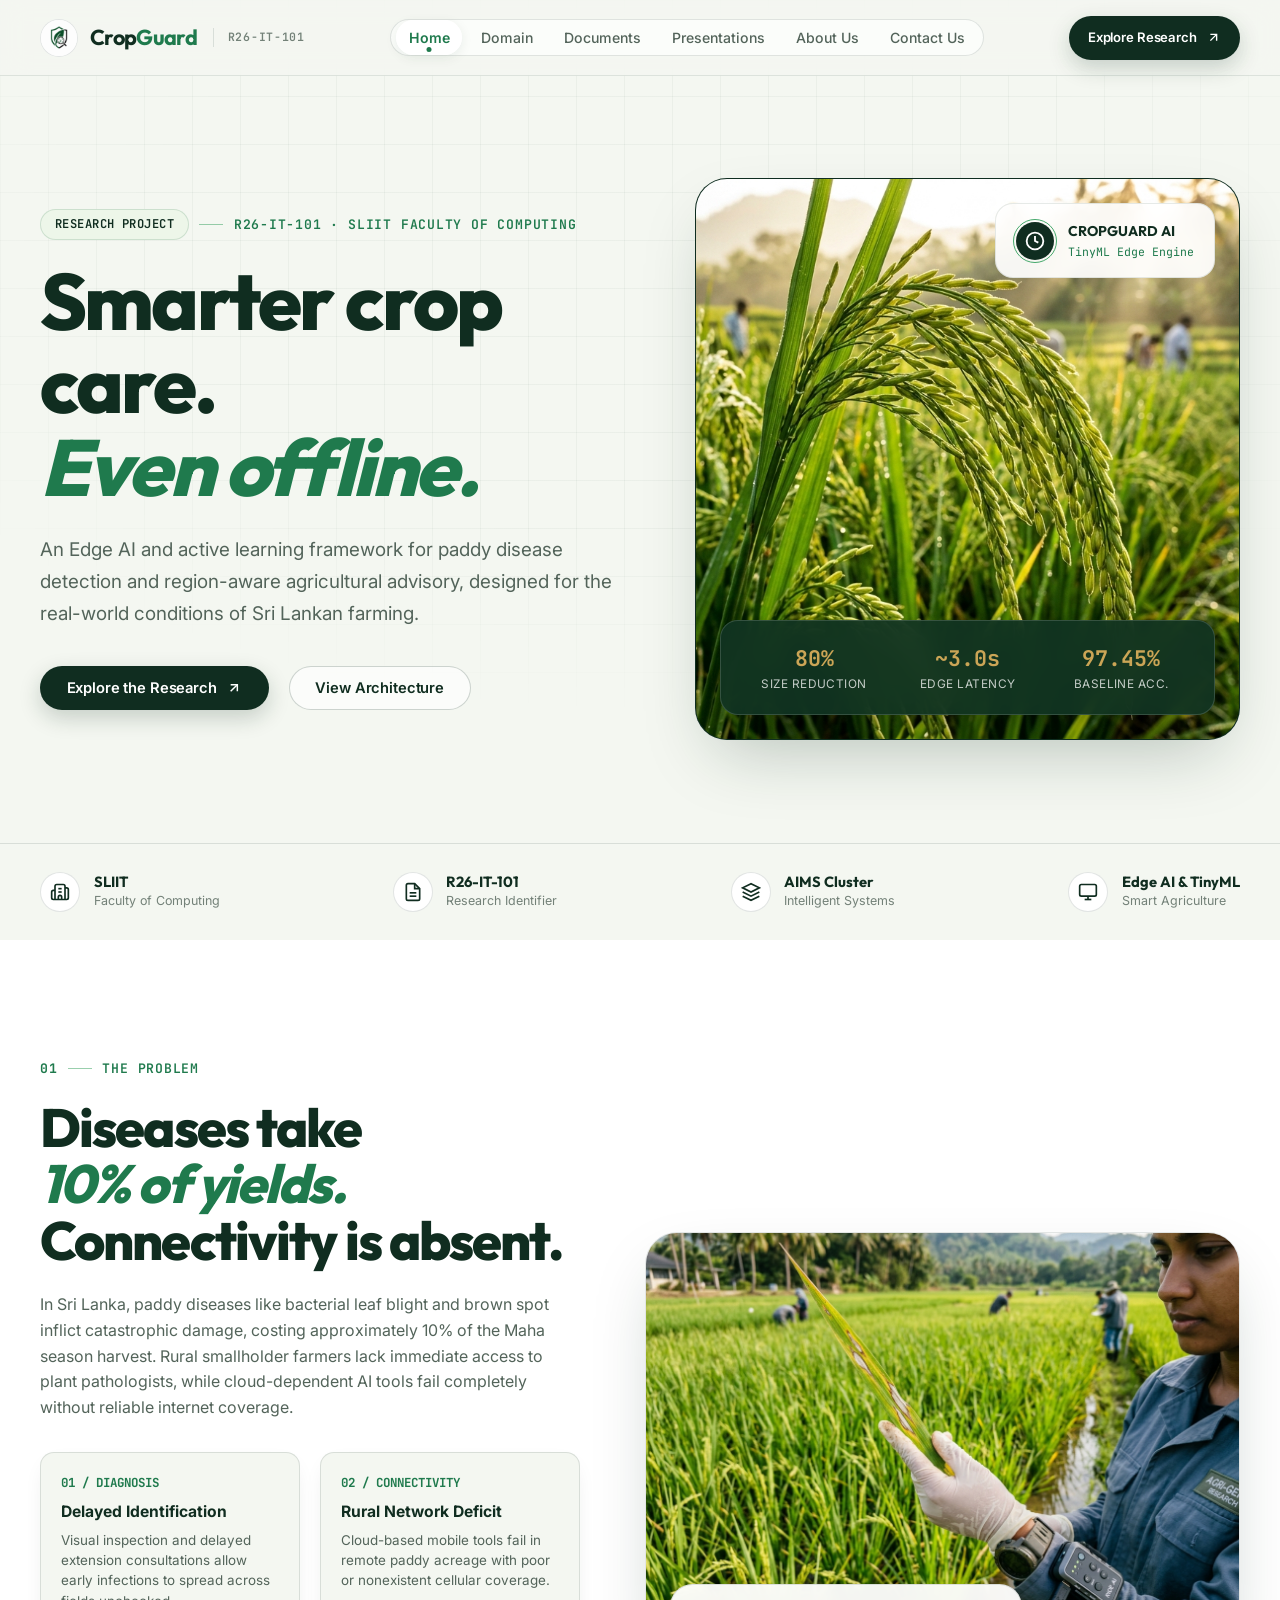
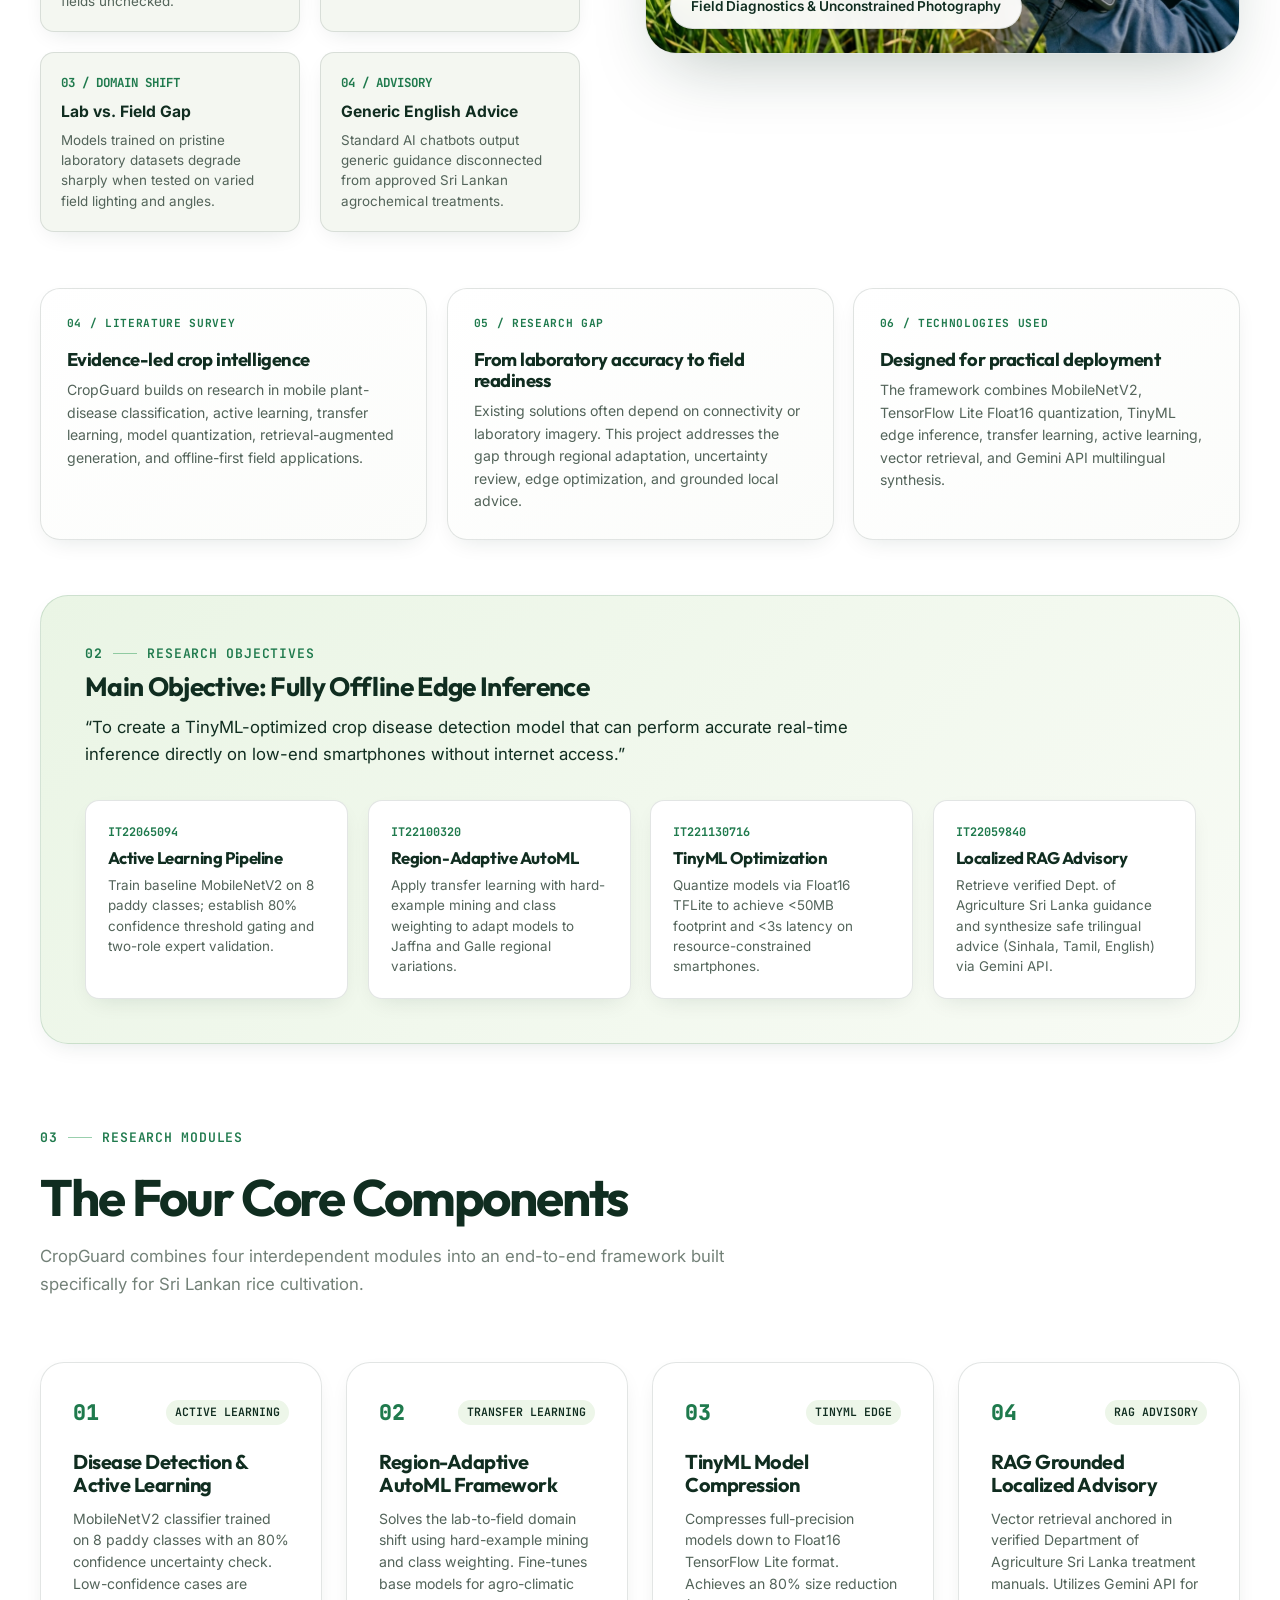
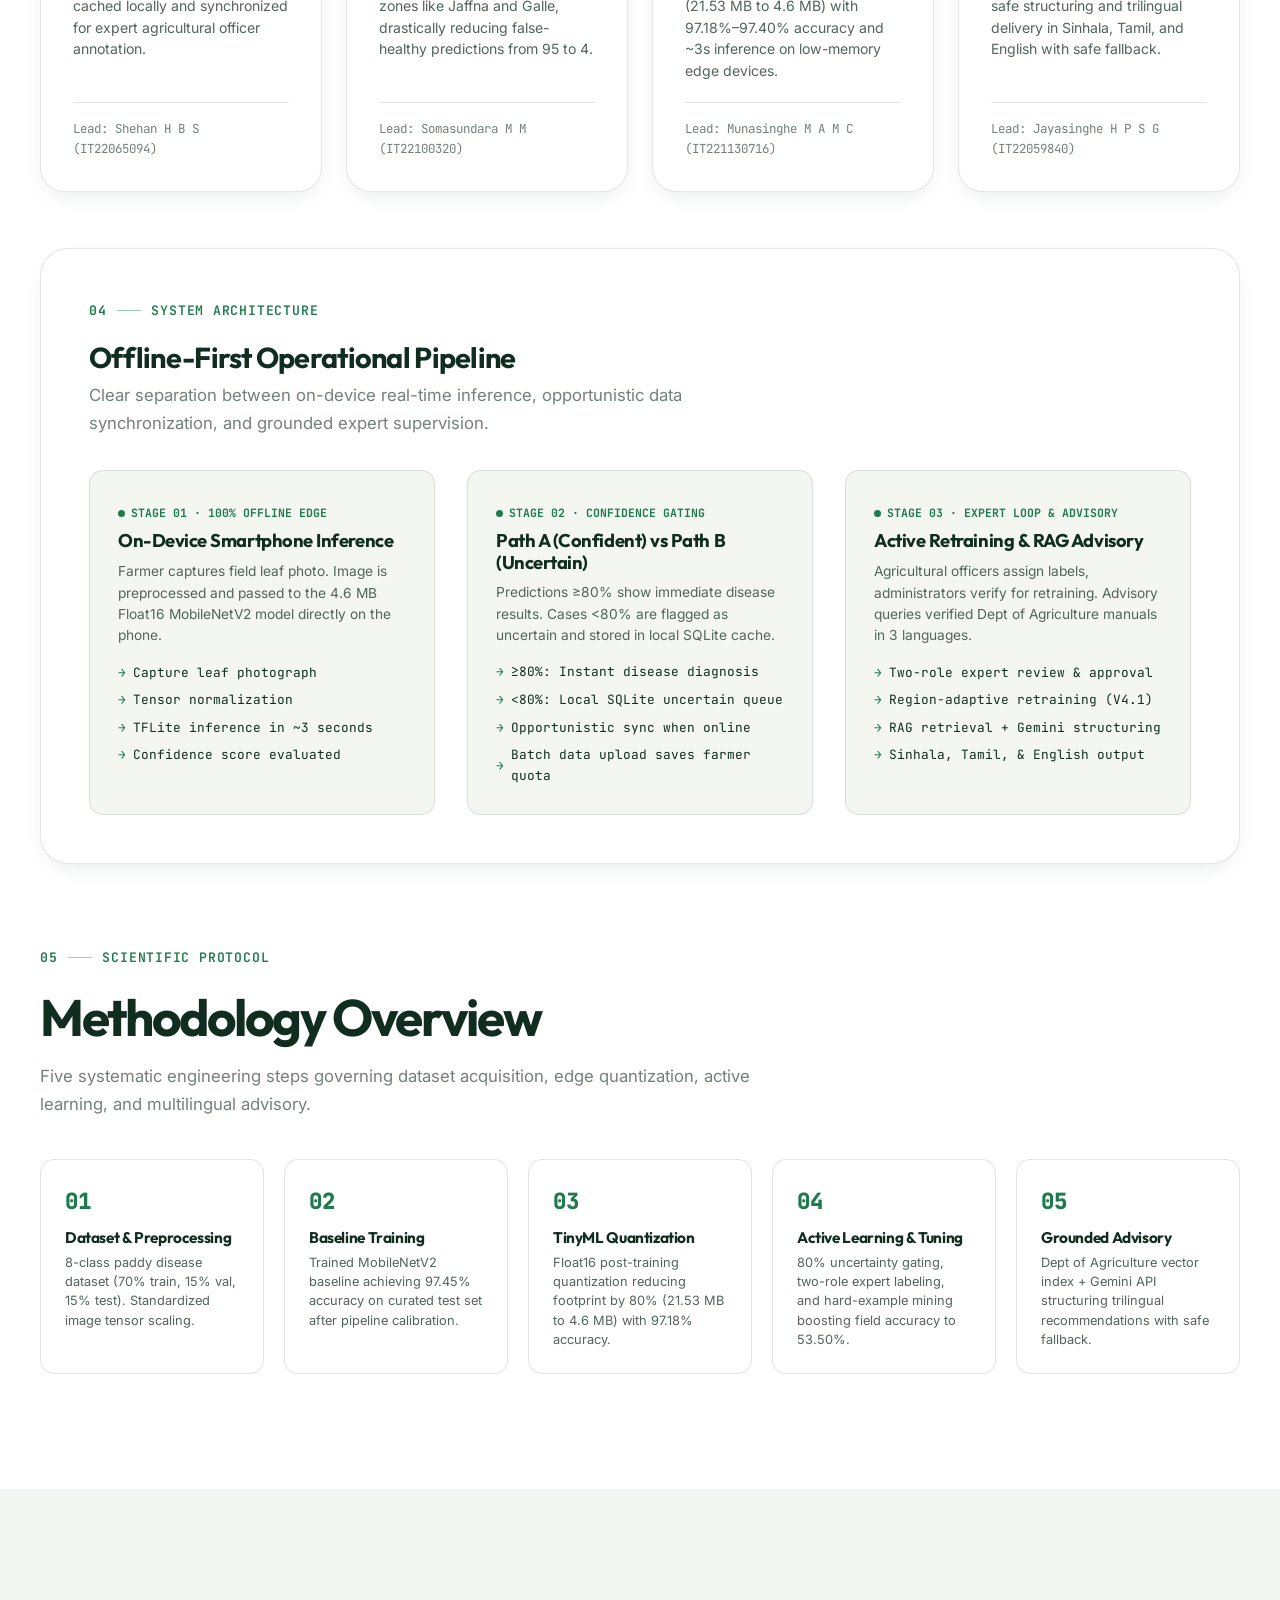
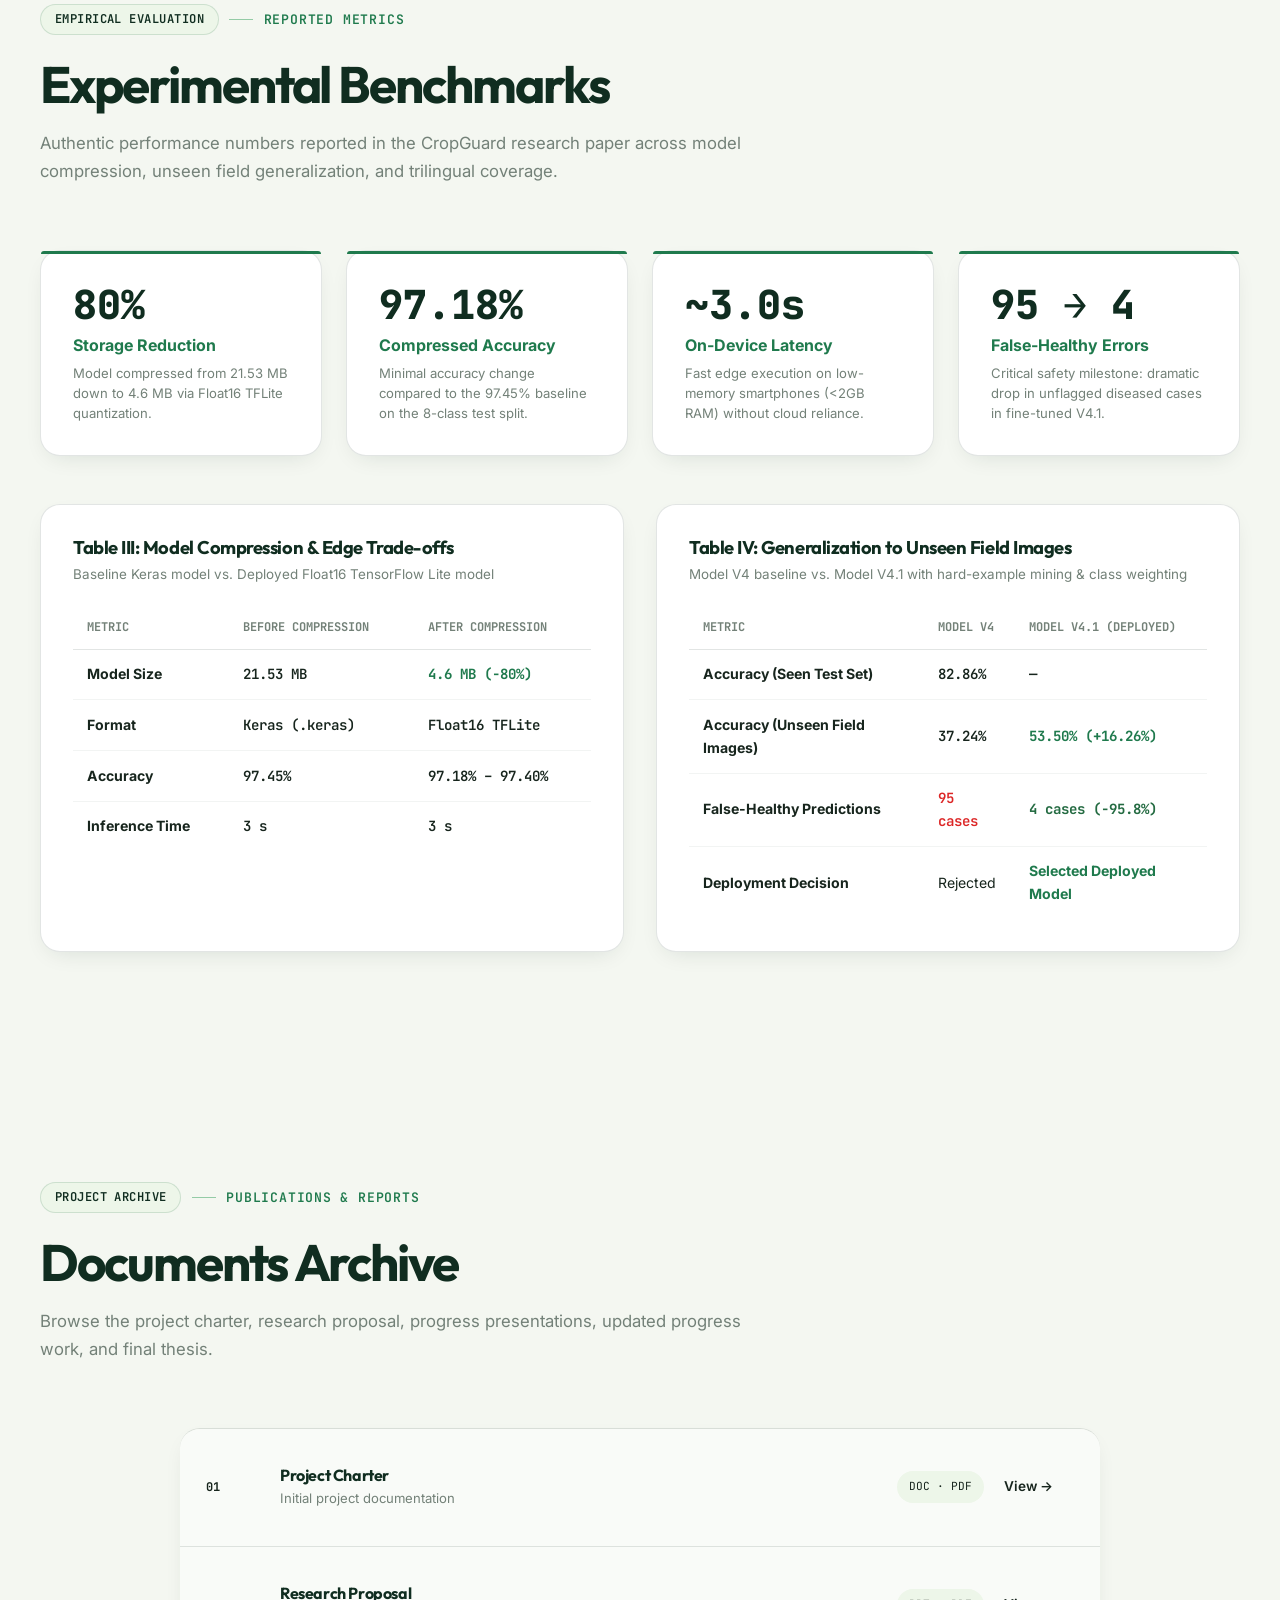
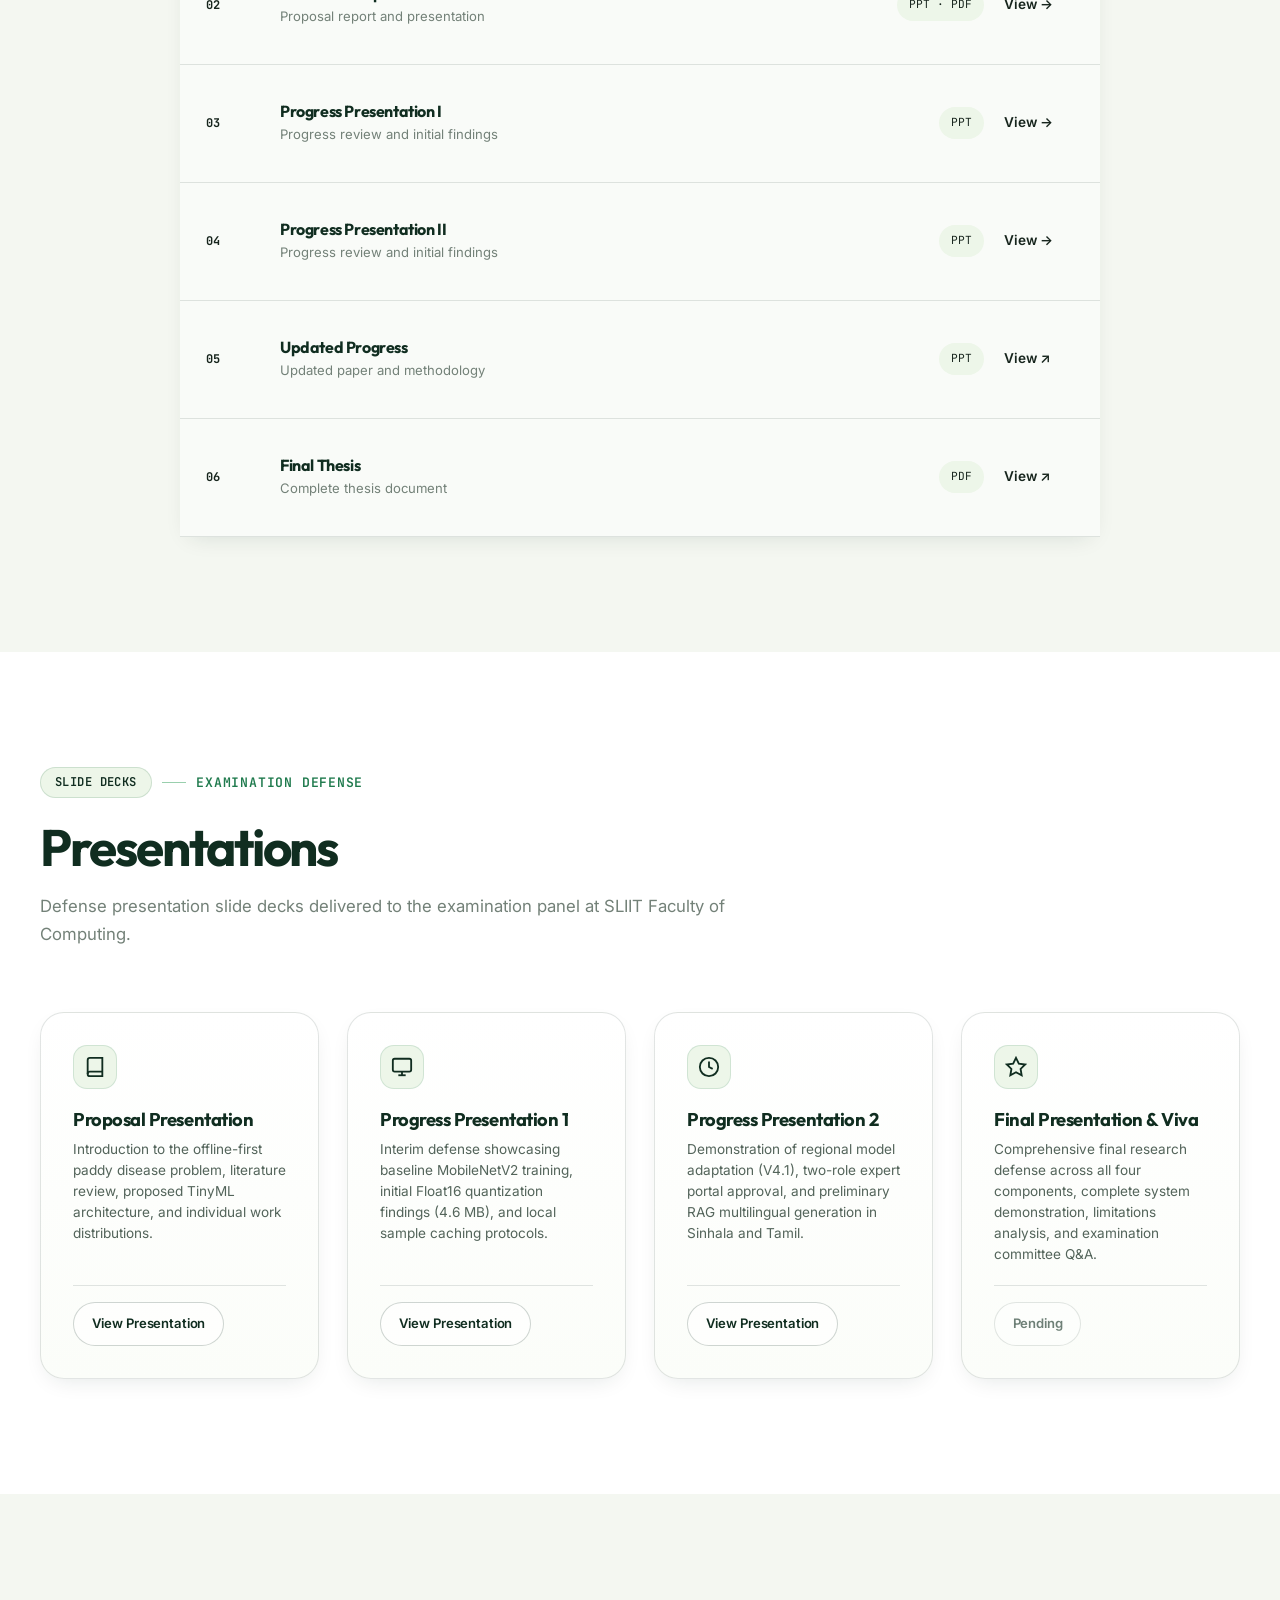
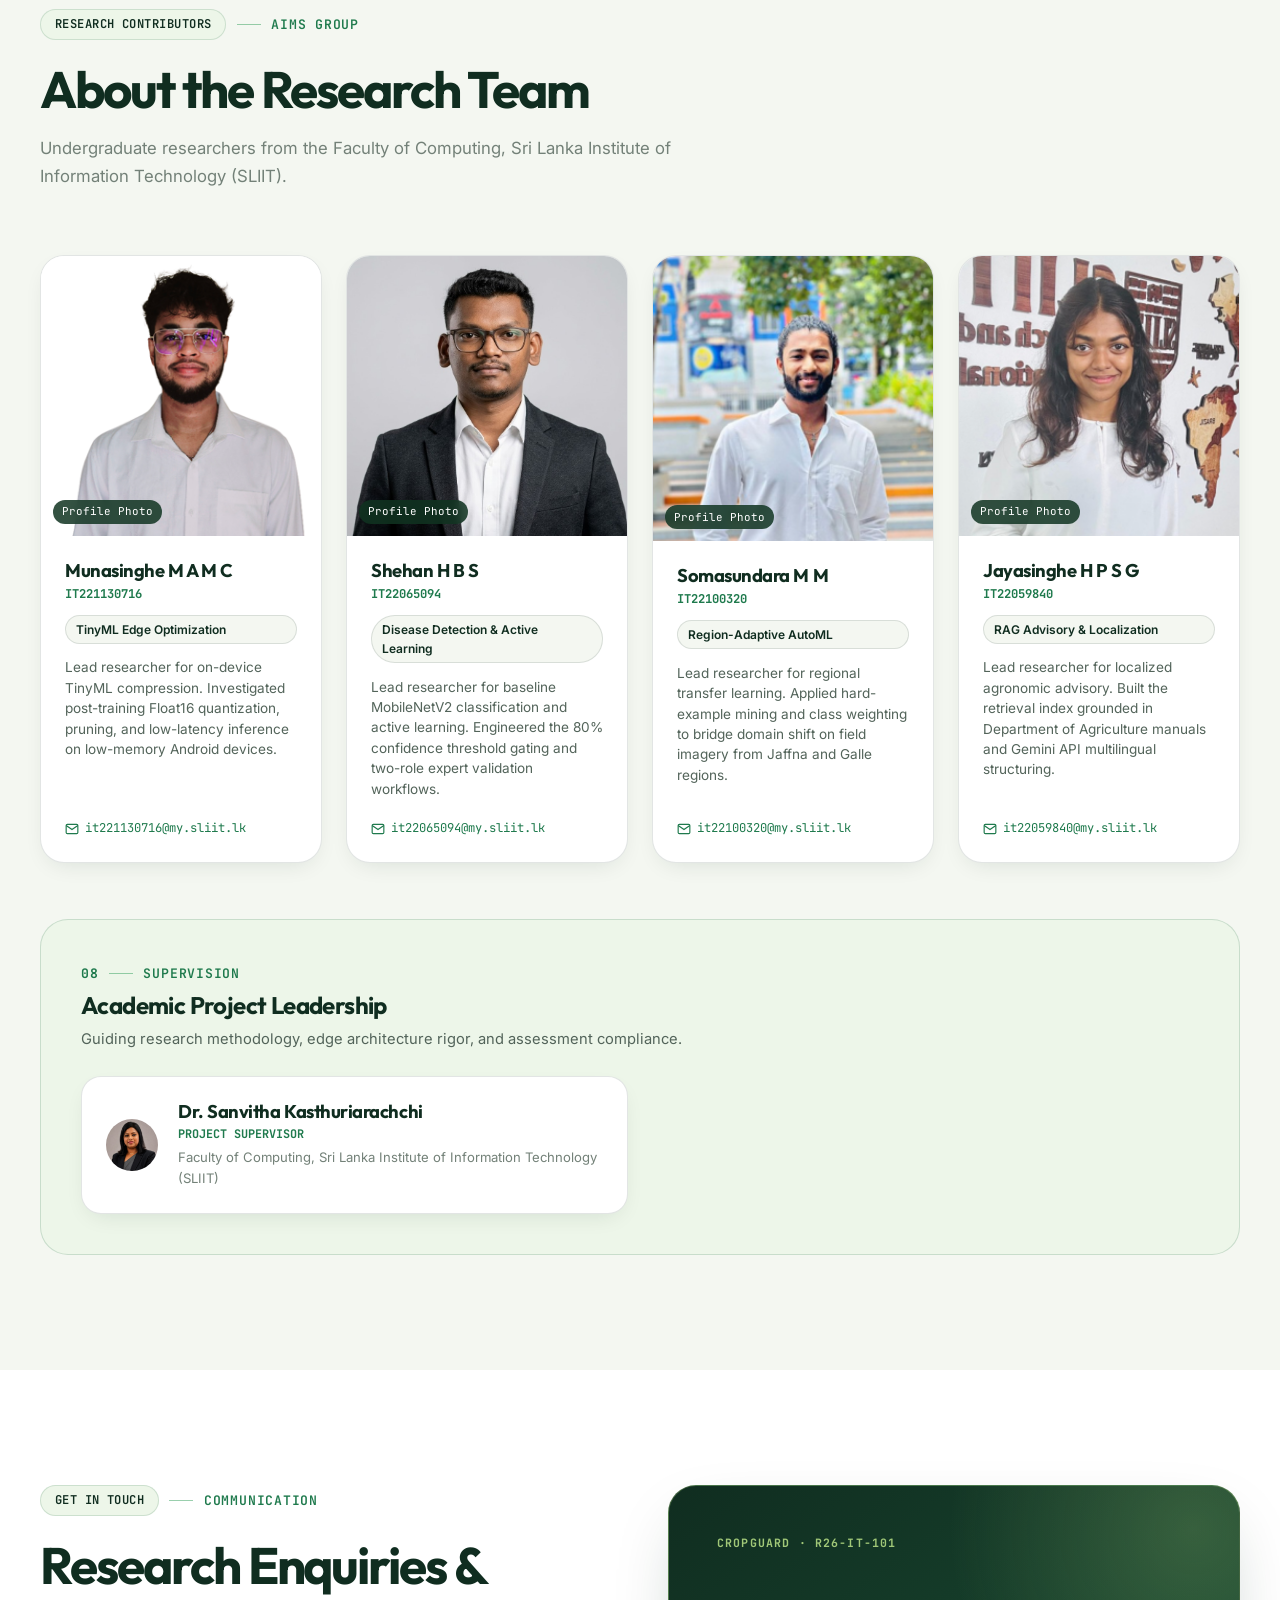
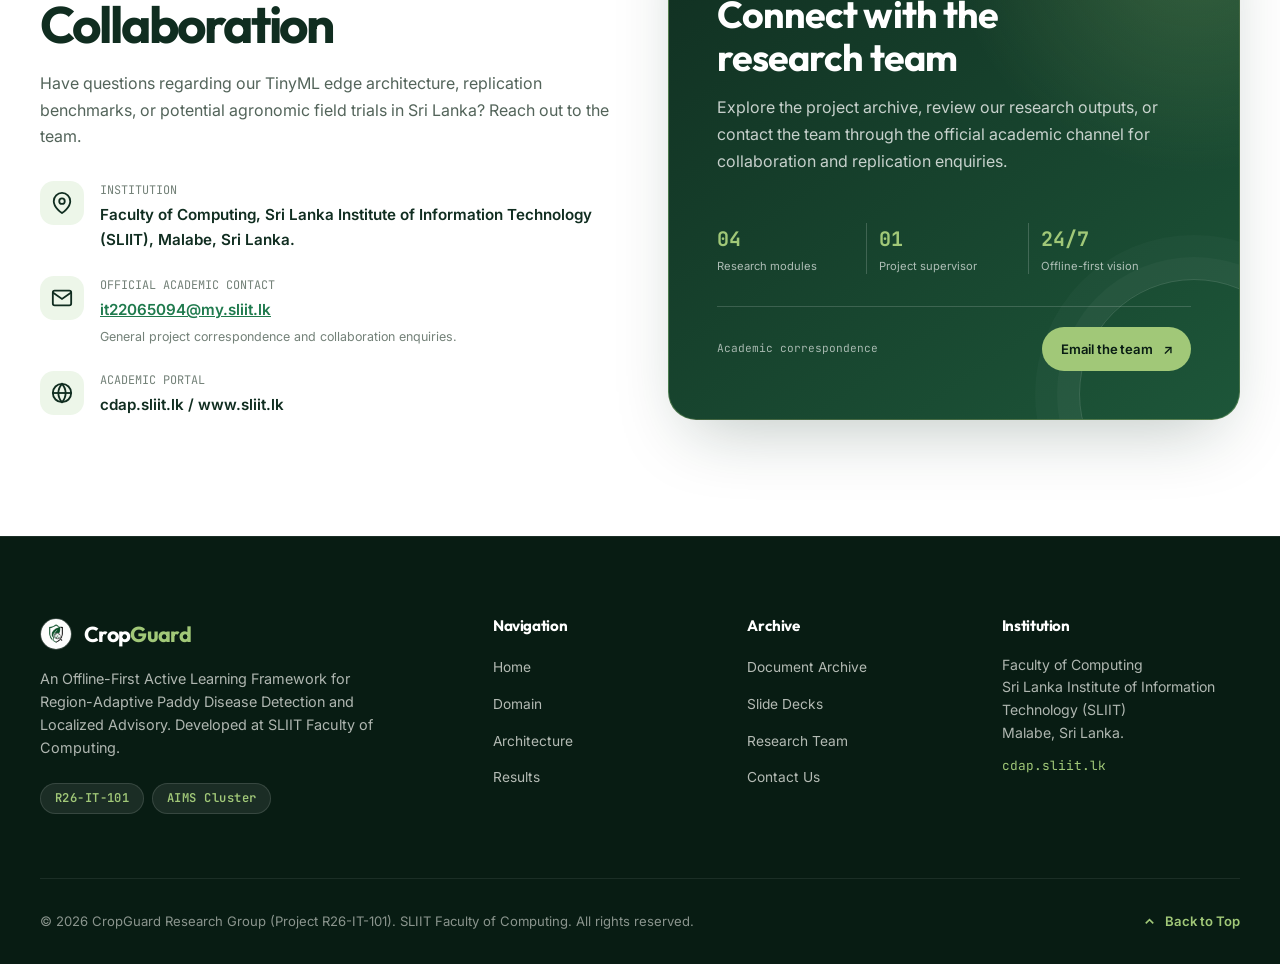
==== Website/index.html @ 4924c1e8 "Website Done !" ====
<!DOCTYPE html>
<html lang="en">

<head>
  <meta charset="UTF-8">
  <meta name="viewport" content="width=device-width, initial-scale=1.0">
  <title>CropGuard — Offline-First Edge AI Paddy Disease Detection & Advisory</title>

  <!-- SEO & Academic Metadata -->
  <meta name="description"
    content="CropGuard: An Offline-First Active Learning Framework for Region-Adaptive Paddy Disease Detection and Localized Advisory. Project R26-IT-101, SLIIT Faculty of Computing.">
  <meta name="keywords"
    content="CropGuard, Paddy Disease Detection, TinyML, MobileNetV2, Active Learning, Edge AI, Agriculture Sri Lanka, RAG, SLIIT, Precision Agriculture">
  <meta name="author" content="Faculty of Computing, Sri Lanka Institute of Information Technology (SLIIT)">
  <meta name="robots" content="index, follow">

  <!-- Open Graph -->
  <meta property="og:title" content="CropGuard — Offline-First Edge AI Paddy Disease Detection">
  <meta property="og:description"
    content="TinyML on-device inference, human-in-the-loop active learning, and multilingual RAG advisory for Sri Lankan rice farming.">
  <meta property="og:type" content="website">
  <meta property="og:image" content="assets/images/hero-paddy.jpg">
  <link rel="icon" type="image/png" href="assets/images/cropguard-logo.png">

  <!-- Typography: Google Fonts Outfit & Inter & JetBrains Mono -->
  <link rel="preconnect" href="https://fonts.googleapis.com">
  <link rel="preconnect" href="https://fonts.gstatic.com" crossorigin>
  <link
    href="https://fonts.googleapis.com/css2?family=Inter:wght@400;500;600;700&family=JetBrains+Mono:wght@500;600;700&family=Outfit:wght@500;600;700;800&display=swap"
    rel="stylesheet">

  <!-- Stylesheets -->
  <link rel="stylesheet" href="css/styles.css">
  <link rel="stylesheet" href="css/responsive.css">
</head>

<body>

  <!-- Accessible Skip Link -->
  <a href="#main-content" class="skip-link">Skip to main research content</a>

  <!-- ========================================================================
       Sticky Navigation Bar (Inspired by LexiScan)
       ======================================================================== -->
  <header class="site-header" role="banner">
    <div class="container nav-container">
      <div class="brand-group">
        <a href="#home" class="brand-link" aria-label="CropGuard Research Portal Home">
          <div class="brand-icon" aria-hidden="true">
            <img src="assets/images/cropguard-logo.png" alt="">
          </div>
          <span class="brand-title">Crop<span class="accent">Guard</span></span>
        </a>
        <span class="brand-tag">R26-IT-101</span>
      </div>

      <!-- Desktop Nav Menu with active indicator dot -->
      <nav id="site-nav" role="navigation" aria-label="Main Navigation">
        <ul class="nav-menu">
          <li><a href="#home" class="nav-link active">Home</a></li>
          <li><a href="#domain" class="nav-link">Domain</a></li>
          <li><a href="#documents" class="nav-link">Documents</a></li>
          <li><a href="#presentations" class="nav-link">Presentations</a></li>
          <li><a href="#about" class="nav-link">About Us</a></li>
          <li><a href="#contact" class="nav-link">Contact Us</a></li>
        </ul>
      </nav>

      <div style="display: flex; align-items: center; gap: 1rem;">
        <a href="#domain" class="btn btn-primary btn-sm btn-arrow header-cta-btn">
          Explore Research
          <svg width="15" height="15" viewBox="0 0 24 24" fill="none" stroke="currentColor" stroke-width="2.2">
            <path d="M7 7h10v10" />
            <path d="M7 17 17 7" />
          </svg>
        </a>

        <!-- Mobile Drawer Toggle -->
        <button class="nav-toggle" aria-controls="mobile-drawer" aria-expanded="false"
          aria-label="Toggle navigation drawer">
          <svg width="24" height="24" viewBox="0 0 24 24" fill="none" stroke="currentColor" stroke-width="2">
            <line x1="3" y1="6" x2="21" y2="6" />
            <line x1="3" y1="12" x2="21" y2="12" />
            <line x1="3" y1="18" x2="21" y2="18" />
          </svg>
        </button>
      </div>
    </div>
  </header>

  <!-- Mobile Drawer Backdrop -->
  <div class="mobile-drawer-backdrop" aria-hidden="true"></div>

  <!-- Mobile Drawer -->
  <aside id="mobile-drawer" class="mobile-drawer" role="dialog" aria-modal="true" aria-label="Mobile Navigation">
    <div style="display: flex; justify-content: space-between; align-items: center;">
      <span class="brand-title">Crop<span class="accent">Guard</span></span>
      <span class="eyebrow-pill">R26-IT-101</span>
    </div>
    <ul class="mobile-nav-list">
      <li><a href="#home" class="mobile-nav-link active">Home</a></li>
      <li><a href="#domain" class="mobile-nav-link">Domain</a></li>
      <li><a href="#documents" class="mobile-nav-link">Documents</a></li>
      <li><a href="#presentations" class="mobile-nav-link">Presentations</a></li>
      <li><a href="#about" class="mobile-nav-link">About Us</a></li>
      <li><a href="#contact" class="mobile-nav-link">Contact Us</a></li>
    </ul>
    <div style="margin-top: auto;">
      <a href="#domain" class="btn btn-primary" style="width: 100%;">Explore Research</a>
    </div>
  </aside>

  <!-- Main Content -->
  <main id="main-content" role="main">

    <!-- ======================================================================
         1. Hero Section (#home)
         ====================================================================== -->
    <section id="home" class="hero-section" aria-labelledby="hero-title">
      <div class="hero-grid-bg" aria-hidden="true"></div>
      <div class="container">
        <div class="hero-layout">

          <div class="hero-content">
            <div class="eyebrow">
              <span class="eyebrow-pill">RESEARCH PROJECT</span>
              <span class="divider"></span>
              <span>R26-IT-101 · SLIIT FACULTY OF COMPUTING</span>
            </div>

            <h1 id="hero-title" class="display-title">
              Smarter crop care.<br>
              <em>Even offline.</em>
            </h1>

            <p class="hero-lead">
              An Edge AI and active learning framework for paddy disease detection and region-aware agricultural
              advisory, designed for the real-world conditions of Sri Lankan farming.
            </p>

            <div class="hero-actions">
              <a href="#domain" class="btn btn-primary btn-arrow">
                Explore the Research
                <svg width="16" height="16" viewBox="0 0 24 24" fill="none" stroke="currentColor" stroke-width="2.2">
                  <path d="M7 7h10v10" />
                  <path d="M7 17 17 7" />
                </svg>
              </a>
              <a href="#architecture" class="btn btn-secondary">
                View Architecture
              </a>
            </div>
          </div>

          <!-- Hero Visual Frame with Badges -->
          <div class="hero-visual-col">
            <div class="hero-photo-wrapper">
              <img src="assets/images/hero-paddy.jpg"
                alt="Healthy green paddy field in Sri Lanka during agricultural research inspection"
                class="hero-main-img" width="680" height="480">

              <!-- Floating AI Central Badge -->
              <div class="hero-ai-badge">
                <div class="hero-ai-badge-icon" aria-hidden="true">
                  <svg width="20" height="20" viewBox="0 0 24 24" fill="none" stroke="currentColor" stroke-width="2.2">
                    <circle cx="12" cy="12" r="10" />
                    <path d="M12 6v6l4 2" />
                  </svg>
                </div>
                <div class="hero-ai-badge-text">
                  <span class="title">CROPGUARD AI</span>
                  <span class="sub">TinyML Edge Engine</span>
                </div>
              </div>

              <!-- Floating Bottom Metrics -->
              <div class="hero-floating-summary">
                <div class="hero-stats-row">
                  <div>
                    <div class="hero-stat-val">80%</div>
                    <div class="hero-stat-lbl">Size Reduction</div>
                  </div>
                  <div>
                    <div class="hero-stat-val">~3.0s</div>
                    <div class="hero-stat-lbl">Edge Latency</div>
                  </div>
                  <div>
                    <div class="hero-stat-val">97.45%</div>
                    <div class="hero-stat-lbl">Baseline Acc.</div>
                  </div>
                </div>
              </div>

            </div>
          </div>

        </div>
      </div>
    </section>

    <!-- ======================================================================
         Hero Metadata Strip (Institutional Details)
         ====================================================================== -->
    <div class="meta-strip" role="region" aria-label="Project Information">
      <div class="container">
        <div class="meta-strip-items">
          <div class="meta-strip-item">
            <div class="meta-icon" aria-hidden="true">
              <svg width="20" height="20" viewBox="0 0 24 24" fill="none" stroke="currentColor" stroke-width="2">
                <path d="M10 12h4" />
                <path d="M10 8h4" />
                <path d="M14 21v-3a2 2 0 0 0-4 0v3" />
                <path d="M6 10H4a2 2 0 0 0-2 2v7a2 2 0 0 0 2 2h16a2 2 0 0 0 2-2V9a2 2 0 0 0-2-2h-2" />
                <path d="M6 21V5a2 2 0 0 1 2-2h8a2 2 0 0 1 2 2v16" />
              </svg>
            </div>
            <div>
              <div class="meta-text-title">SLIIT</div>
              <div class="meta-text-sub">Faculty of Computing</div>
            </div>
          </div>

          <div class="meta-strip-item">
            <div class="meta-icon" aria-hidden="true">
              <svg width="20" height="20" viewBox="0 0 24 24" fill="none" stroke="currentColor" stroke-width="2">
                <path d="M14 2H6a2 2 0 0 0-2 2v16a2 2 0 0 0 2 2h12a2 2 0 0 0 2-2V8z" />
                <polyline points="14 2 14 8 20 8" />
                <line x1="16" y1="13" x2="8" y2="13" />
                <line x1="16" y1="17" x2="8" y2="17" />
              </svg>
            </div>
            <div>
              <div class="meta-text-title">R26-IT-101</div>
              <div class="meta-text-sub">Research Identifier</div>
            </div>
          </div>

          <div class="meta-strip-item">
            <div class="meta-icon" aria-hidden="true">
              <svg width="20" height="20" viewBox="0 0 24 24" fill="none" stroke="currentColor" stroke-width="2">
                <polygon points="12 2 2 7 12 12 22 7 12 2" />
                <polyline points="2 17 12 22 22 17" />
                <polyline points="2 12 12 17 22 12" />
              </svg>
            </div>
            <div>
              <div class="meta-text-title">AIMS Cluster</div>
              <div class="meta-text-sub">Intelligent Systems</div>
            </div>
          </div>

          <div class="meta-strip-item">
            <div class="meta-icon" aria-hidden="true">
              <svg width="20" height="20" viewBox="0 0 24 24" fill="none" stroke="currentColor" stroke-width="2">
                <rect x="2" y="3" width="20" height="14" rx="2" ry="2" />
                <line x1="8" y1="21" x2="16" y2="21" />
                <line x1="12" y1="17" x2="12" y2="21" />
              </svg>
            </div>
            <div>
              <div class="meta-text-title">Edge AI &amp; TinyML</div>
              <div class="meta-text-sub">Smart Agriculture</div>
            </div>
          </div>
        </div>
      </div>
    </div>

    <!-- ======================================================================
         2. Domain Section (SIMPLIFIED per user directive) (#domain)
         ====================================================================== -->
    <section id="domain" class="section section-white" aria-labelledby="domain-heading">
      <div class="container">

        <!-- 2.1 The Problem -->
        <div class="problem-grid">
          <div class="problem-text-col reveal">
            <div class="eyebrow">
              <span class="num">01</span>
              <span class="divider"></span>
              <span>The Problem</span>
            </div>
            <h2 id="domain-heading" class="display-title">
              Diseases take <br>
              <em>10% of yields.</em><br>
              Connectivity is absent.
            </h2>
            <p>
              In Sri Lanka, paddy diseases like bacterial leaf blight and brown spot inflict catastrophic damage,
              costing approximately 10% of the Maha season harvest. Rural smallholder farmers lack immediate access to
              plant pathologists, while cloud-dependent AI tools fail completely without reliable internet coverage.
            </p>

            <div class="problem-card-points">
              <div class="point-card reveal delay-1">
                <div class="point-num">01 / DIAGNOSIS</div>
                <div class="point-title">Delayed Identification</div>
                <div class="point-desc">Visual inspection and delayed extension consultations allow early infections to
                  spread across fields unchecked.</div>
              </div>
              <div class="point-card reveal delay-2">
                <div class="point-num">02 / CONNECTIVITY</div>
                <div class="point-title">Rural Network Deficit</div>
                <div class="point-desc">Cloud-based mobile tools fail in remote paddy acreage with poor or nonexistent
                  cellular coverage.</div>
              </div>
              <div class="point-card reveal delay-3">
                <div class="point-num">03 / DOMAIN SHIFT</div>
                <div class="point-title">Lab vs. Field Gap</div>
                <div class="point-desc">Models trained on pristine laboratory datasets degrade sharply when tested on
                  varied field lighting and angles.</div>
              </div>
              <div class="point-card reveal delay-4">
                <div class="point-num">04 / ADVISORY</div>
                <div class="point-title">Generic English Advice</div>
                <div class="point-desc">Standard AI chatbots output generic guidance disconnected from approved Sri
                  Lankan agrochemical treatments.</div>
              </div>
            </div>
          </div>

          <!-- Problem Photo with Tag -->
          <div class="problem-img-wrapper reveal delay-2">
            <img src="assets/images/field-research.jpg"
              alt="Agronomy researcher examining diseased paddy leaf in Sri Lankan rice field" class="problem-field-img"
              width="600" height="420" loading="lazy">
            <div class="problem-tag-pill">
              Field Diagnostics &amp; Unconstrained Photography
            </div>
          </div>
        </div>

        <div class="domain-evidence-grid">
          <article class="domain-evidence-card reveal">
            <span class="domain-evidence-label">04 / LITERATURE SURVEY</span>
            <h3>Evidence-led crop intelligence</h3>
            <p>
              CropGuard builds on research in mobile plant-disease classification, active learning, transfer learning,
              model quantization, retrieval-augmented generation, and offline-first field applications.
            </p>
          </article>
          <article class="domain-evidence-card reveal delay-1">
            <span class="domain-evidence-label">05 / RESEARCH GAP</span>
            <h3>From laboratory accuracy to field readiness</h3>
            <p>
              Existing solutions often depend on connectivity or laboratory imagery. This project addresses the gap
              through regional adaptation, uncertainty review, edge optimization, and grounded local advice.
            </p>
          </article>
          <article class="domain-evidence-card reveal delay-2">
            <span class="domain-evidence-label">06 / TECHNOLOGIES USED</span>
            <h3>Designed for practical deployment</h3>
            <p>
              The framework combines MobileNetV2, TensorFlow Lite Float16 quantization, TinyML edge inference,
              transfer learning, active learning, vector retrieval, and Gemini API multilingual synthesis.
            </p>
          </article>
        </div>

        <!-- 2.2 The Research Concept & Objectives Banner -->
        <div class="research-concept-banner reveal" id="idea">
          <div class="concept-banner-header">
            <div class="eyebrow" style="margin-bottom: 0.5rem;">
              <span class="num">02</span>
              <span class="divider"></span>
              <span>Research Objectives</span>
            </div>
            <h3>Main Objective: Fully Offline Edge Inference</h3>
            <p style="font-size: 1.05rem; color: var(--color-forest); line-height: 1.6;">
              “To create a TinyML-optimized crop disease detection model that can perform accurate real-time inference
              directly on low-end smartphones without internet access.”
            </p>
          </div>

          <div class="objectives-compact-grid">
            <div class="obj-item-card reveal delay-1">
              <span class="obj-item-code">IT22065094</span>
              <h4>Active Learning Pipeline</h4>
              <p>Train baseline MobileNetV2 on 8 paddy classes; establish 80% confidence threshold gating and two-role
                expert validation.</p>
            </div>
            <div class="obj-item-card reveal delay-2">
              <span class="obj-item-code">IT22100320</span>
              <h4>Region-Adaptive AutoML</h4>
              <p>Apply transfer learning with hard-example mining and class weighting to adapt models to Jaffna and
                Galle regional variations.</p>
            </div>
            <div class="obj-item-card reveal delay-3">
              <span class="obj-item-code">IT221130716</span>
              <h4>TinyML Optimization</h4>
              <p>Quantize models via Float16 TFLite to achieve &lt;50MB footprint and &lt;3s latency on
                resource-constrained smartphones.</p>
            </div>
            <div class="obj-item-card reveal delay-4">
              <span class="obj-item-code">IT22059840</span>
              <h4>Localized RAG Advisory</h4>
              <p>Retrieve verified Dept. of Agriculture Sri Lanka guidance and synthesize safe trilingual advice
                (Sinhala, Tamil, English) via Gemini API.</p>
            </div>
          </div>
        </div>

        <!-- 2.3 The Four Main Components (LexiScan Module Style) -->
        <div class="section-header reveal" style="margin-top: 5rem;">
          <div class="eyebrow">
            <span class="num">03</span>
            <span class="divider"></span>
            <span>Research Modules</span>
          </div>
          <h2 class="section-title">The Four Core Components</h2>
          <p class="section-subtitle">
            CropGuard combines four interdependent modules into an end-to-end framework built specifically for Sri
            Lankan rice cultivation.
          </p>
        </div>

        <div class="modules-grid">
          <!-- Module 01 -->
          <div class="module-card reveal delay-1">
            <div class="module-top">
              <span class="module-index">01</span>
              <span class="module-badge">ACTIVE LEARNING</span>
            </div>
            <h3>Disease Detection &amp; Active Learning</h3>
            <p>
              MobileNetV2 classifier trained on 8 paddy classes with an 80% confidence uncertainty check. Low-confidence
              cases are cached locally and synchronized for expert agricultural officer annotation.
            </p>
            <div class="module-meta-tag">
              Lead: Shehan H B S (IT22065094)
            </div>
          </div>

          <!-- Module 02 -->
          <div class="module-card reveal delay-2">
            <div class="module-top">
              <span class="module-index">02</span>
              <span class="module-badge">TRANSFER LEARNING</span>
            </div>
            <h3>Region-Adaptive AutoML Framework</h3>
            <p>
              Solves the lab-to-field domain shift using hard-example mining and class weighting. Fine-tunes base models
              for agro-climatic zones like Jaffna and Galle, drastically reducing false-healthy predictions from 95 to
              4.
            </p>
            <div class="module-meta-tag">
              Lead: Somasundara M M (IT22100320)
            </div>
          </div>

          <!-- Module 03 -->
          <div class="module-card reveal delay-3">
            <div class="module-top">
              <span class="module-index">03</span>
              <span class="module-badge">TINYML EDGE</span>
            </div>
            <h3>TinyML Model Compression</h3>
            <p>
              Compresses full-precision models down to Float16 TensorFlow Lite format. Achieves an 80% size reduction
              (21.53 MB to 4.6 MB) with 97.18%–97.40% accuracy and ~3s inference on low-memory edge devices.
            </p>
            <div class="module-meta-tag">
              Lead: Munasinghe M A M C (IT221130716)
            </div>
          </div>

          <!-- Module 04 -->
          <div class="module-card reveal delay-4">
            <div class="module-top">
              <span class="module-index">04</span>
              <span class="module-badge">RAG ADVISORY</span>
            </div>
            <h3>RAG Grounded Localized Advisory</h3>
            <p>
              Vector retrieval anchored in verified Department of Agriculture Sri Lanka treatment manuals. Utilizes
              Gemini API for safe structuring and trilingual delivery in Sinhala, Tamil, and English with safe fallback.
            </p>
            <div class="module-meta-tag">
              Lead: Jayasinghe H P S G (IT22059840)
            </div>
          </div>
        </div>

        <!-- 2.4 Simple System Architecture Diagram -->
        <div id="architecture" class="architecture-clean-box">
          <div class="section-header" style="margin-bottom: 2rem;">
            <div class="eyebrow">
              <span class="num">04</span>
              <span class="divider"></span>
              <span>System Architecture</span>
            </div>
            <h3 style="font-size: 1.8rem; margin-bottom: 0.5rem;">Offline-First Operational Pipeline</h3>
            <p class="section-subtitle">
              Clear separation between on-device real-time inference, opportunistic data synchronization, and grounded
              expert supervision.
            </p>
          </div>

          <div class="arch-stages-grid">
            <!-- Stage 1 -->
            <div class="arch-stage-card">
              <span class="arch-stage-badge">Stage 01 · 100% Offline Edge</span>
              <h4>On-Device Smartphone Inference</h4>
              <p>Farmer captures field leaf photo. Image is preprocessed and passed to the 4.6 MB Float16 MobileNetV2
                model directly on the phone.</p>
              <ul class="arch-step-list">
                <li>Capture leaf photograph</li>
                <li>Tensor normalization</li>
                <li>TFLite inference in ~3 seconds</li>
                <li>Confidence score evaluated</li>
              </ul>
            </div>

            <!-- Stage 2 -->
            <div class="arch-stage-card">
              <span class="arch-stage-badge">Stage 02 · Confidence Gating</span>
              <h4>Path A (Confident) vs Path B (Uncertain)</h4>
              <p>Predictions ≥80% show immediate disease results. Cases &lt;80% are flagged as uncertain and stored in
                local SQLite cache.</p>
              <ul class="arch-step-list">
                <li>≥80%: Instant disease diagnosis</li>
                <li>&lt;80%: Local SQLite uncertain queue</li>
                <li>Opportunistic sync when online</li>
                <li>Batch data upload saves farmer quota</li>
              </ul>
            </div>

            <!-- Stage 3 -->
            <div class="arch-stage-card">
              <span class="arch-stage-badge">Stage 03 · Expert Loop &amp; Advisory</span>
              <h4>Active Retraining &amp; RAG Advisory</h4>
              <p>Agricultural officers assign labels, administrators verify for retraining. Advisory queries verified
                Dept of Agriculture manuals in 3 languages.</p>
              <ul class="arch-step-list">
                <li>Two-role expert review &amp; approval</li>
                <li>Region-adaptive retraining (V4.1)</li>
                <li>RAG retrieval + Gemini structuring</li>
                <li>Sinhala, Tamil, &amp; English output</li>
              </ul>
            </div>
          </div>
        </div>

        <!-- 2.5 Short Methodology Overview -->
        <div class="section-header" style="margin-top: 5rem; margin-bottom: 1.5rem;">
          <div class="eyebrow">
            <span class="num">05</span>
            <span class="divider"></span>
            <span>Scientific Protocol</span>
          </div>
          <h2 class="section-title">Methodology Overview</h2>
          <p class="section-subtitle">
            Five systematic engineering steps governing dataset acquisition, edge quantization, active learning, and
            multilingual advisory.
          </p>
        </div>

        <div class="methodology-clean-steps">
          <div class="method-clean-step">
            <div class="method-step-num">01</div>
            <h4>Dataset &amp; Preprocessing</h4>
            <p>8-class paddy disease dataset (70% train, 15% val, 15% test). Standardized image tensor scaling.</p>
          </div>
          <div class="method-clean-step">
            <div class="method-step-num">02</div>
            <h4>Baseline Training</h4>
            <p>Trained MobileNetV2 baseline achieving 97.45% accuracy on curated test set after pipeline calibration.
            </p>
          </div>
          <div class="method-clean-step">
            <div class="method-step-num">03</div>
            <h4>TinyML Quantization</h4>
            <p>Float16 post-training quantization reducing footprint by 80% (21.53 MB to 4.6 MB) with 97.18% accuracy.
            </p>
          </div>
          <div class="method-clean-step">
            <div class="method-step-num">04</div>
            <h4>Active Learning &amp; Tuning</h4>
            <p>80% uncertainty gating, two-role expert labeling, and hard-example mining boosting field accuracy to
              53.50%.</p>
          </div>
          <div class="method-clean-step">
            <div class="method-step-num">05</div>
            <h4>Grounded Advisory</h4>
            <p>Dept of Agriculture vector index + Gemini API structuring trilingual recommendations with safe fallback.
            </p>
          </div>
        </div>

      </div>
    </section>

    <!-- ======================================================================
         3. Results & Evaluation Section (#results)
         ====================================================================== -->
    <section id="results" class="section section-cream" aria-labelledby="results-title">
      <div class="container">
        <div class="section-header">
          <div class="eyebrow">
            <span class="eyebrow-pill">EMPIRICAL EVALUATION</span>
            <span class="divider"></span>
            <span>REPORTED METRICS</span>
          </div>
          <h2 id="results-title" class="section-title">Experimental Benchmarks</h2>
          <p class="section-subtitle">
            Authentic performance numbers reported in the CropGuard research paper across model compression, unseen
            field generalization, and trilingual coverage.
          </p>
        </div>

        <!-- 4 Stat Highlight Cards -->
        <div class="results-hero-grid">
          <div class="result-card-huge">
            <div class="result-val">80%</div>
            <div class="result-title">Storage Reduction</div>
            <div class="result-desc">Model compressed from 21.53 MB down to 4.6 MB via Float16 TFLite quantization.
            </div>
          </div>
          <div class="result-card-huge">
            <div class="result-val">97.18%</div>
            <div class="result-title">Compressed Accuracy</div>
            <div class="result-desc">Minimal accuracy change compared to the 97.45% baseline on the 8-class test split.
            </div>
          </div>
          <div class="result-card-huge">
            <div class="result-val">~3.0s</div>
            <div class="result-title">On-Device Latency</div>
            <div class="result-desc">Fast edge execution on low-memory smartphones (&lt;2GB RAM) without cloud reliance.
            </div>
          </div>
          <div class="result-card-huge">
            <div class="result-val">95 → 4</div>
            <div class="result-title">False-Healthy Errors</div>
            <div class="result-desc">Critical safety milestone: dramatic drop in unflagged diseased cases in fine-tuned
              V4.1.</div>
          </div>
        </div>

        <!-- Clean Comparison Tables -->
        <div class="tables-clean-grid">
          <div class="table-box">
            <h4>Table III: Model Compression &amp; Edge Trade-offs</h4>
            <div class="sub">Baseline Keras model vs. Deployed Float16 TensorFlow Lite model</div>
            <table class="clean-table">
              <thead>
                <tr>
                  <th>Metric</th>
                  <th>Before Compression</th>
                  <th>After Compression</th>
                </tr>
              </thead>
              <tbody>
                <tr>
                  <td><strong>Model Size</strong></td>
                  <td class="mono">21.53 MB</td>
                  <td class="mono highlight">4.6 MB (-80%)</td>
                </tr>
                <tr>
                  <td><strong>Format</strong></td>
                  <td class="mono">Keras (.keras)</td>
                  <td class="mono">Float16 TFLite</td>
                </tr>
                <tr>
                  <td><strong>Accuracy</strong></td>
                  <td class="mono">97.45%</td>
                  <td class="mono">97.18% – 97.40%</td>
                </tr>
                <tr>
                  <td><strong>Inference Time</strong></td>
                  <td class="mono">3 s</td>
                  <td class="mono">3 s</td>
                </tr>
              </tbody>
            </table>
          </div>

          <div class="table-box">
            <h4>Table IV: Generalization to Unseen Field Images</h4>
            <div class="sub">Model V4 baseline vs. Model V4.1 with hard-example mining &amp; class weighting</div>
            <table class="clean-table">
              <thead>
                <tr>
                  <th>Metric</th>
                  <th>Model V4</th>
                  <th>Model V4.1 (Deployed)</th>
                </tr>
              </thead>
              <tbody>
                <tr>
                  <td><strong>Accuracy (Seen Test Set)</strong></td>
                  <td class="mono">82.86%</td>
                  <td class="mono">—</td>
                </tr>
                <tr>
                  <td><strong>Accuracy (Unseen Field Images)</strong></td>
                  <td class="mono">37.24%</td>
                  <td class="mono highlight">53.50% (+16.26%)</td>
                </tr>
                <tr>
                  <td><strong>False-Healthy Predictions</strong></td>
                  <td class="mono" style="color: #DC2626;">95 cases</td>
                  <td class="mono highlight" style="color: #246B42;">4 cases (-95.8%)</td>
                </tr>
                <tr>
                  <td><strong>Deployment Decision</strong></td>
                  <td>Rejected</td>
                  <td class="highlight">Selected Deployed Model</td>
                </tr>
              </tbody>
            </table>
          </div>
        </div>

      </div>
    </section>

    <!-- ======================================================================
         4. Milestones Section (#milestones)
         ====================================================================== -->
    <section id="milestones" class="section section-white" aria-labelledby="milestones-title" hidden>
      <div class="container">
        <div class="section-header">
          <div class="eyebrow">
            <span class="eyebrow-pill">CURRICULUM TIMELINE</span>
            <span class="divider"></span>
            <span>ACADEMIC EVALUATION</span>
          </div>
          <h2 id="milestones-title" class="section-title">Milestones &amp; Assessments</h2>
          <p class="section-subtitle">
            Progress milestones governing the academic evaluation cycle at SLIIT Faculty of Computing. Select an
            assessment to inspect requirements and status.
          </p>
        </div>

        <div class="milestones-wrapper">
          <div class="milestones-select-bar">
            <div class="select-title-group">
              <h3>Academic Assessment Review</h3>
              <p>Track deliverables, marking status, and submission requirements.</p>
            </div>
            <div>
              <label for="milestone-select" class="sr-only"
                style="position: absolute; width: 1px; height: 1px; padding: 0; margin: -1px; overflow: hidden; clip: rect(0,0,0,0); border: 0;">Select
                Assessment</label>
              <select id="milestone-select" class="custom-select" aria-controls="ms-card-content">
                <option value="proposal">Project Proposal</option>
                <option value="progress1">Progress Presentation 1</option>
                <option value="progress2">Progress Presentation 2</option>
                <option value="final">Final Assessment</option>
                <option value="viva">Viva Voce (Oral Defense)</option>
                <option value="other">Other Assessments</option>
              </select>
            </div>
          </div>

          <div class="milestone-content-layout" id="ms-card-content" role="region" aria-live="polite">
            <div>
              <span class="ms-status-badge completed" id="ms-status-pill">Completed</span>
              <h3 class="ms-title" id="ms-title">Project Proposal Defense</h3>
              <p class="ms-desc" id="ms-desc">
                Formal academic defense of the CropGuard research framework. Outlines rural smallholder challenges in
                Sri Lanka, the offline-first TinyML thesis, member sub-objectives, and baseline feasibility.
              </p>
              <h5 style="font-size: 0.95rem; margin-bottom: 0.6rem; color: var(--color-forest);">Key Deliverables:</h5>
              <ul class="ms-checklist" id="ms-checklist">
                <li>Approved Topic Assessment Form (TAF-R26-IT-101)</li>
                <li>Detailed Research Problem Definition &amp; Scope</li>
                <li>Proposal Presentation Slide Deck</li>
                <li>Literature Survey &amp; Architecture Specification</li>
              </ul>
            </div>

            <div class="ms-side-box">
              <div class="ms-side-stat">
                <span class="lbl">Assessment Date</span>
                <span class="val" id="ms-date-val">To be confirmed</span>
              </div>
              <div class="ms-side-stat">
                <span class="lbl">Marks Allocation</span>
                <span class="val" id="ms-marks-val">To be confirmed</span>
              </div>
              <a href="#documents" class="btn btn-secondary btn-sm" style="align-self: flex-start; margin-top: 0.5rem;">
                View Related Documents
              </a>
            </div>
          </div>
        </div>

      </div>
    </section>

    <!-- ======================================================================
         5. Documents Archive (#documents)
         ====================================================================== -->
    <section id="documents" class="section section-cream" aria-labelledby="documents-title">
      <div class="container">
        <div class="section-header">
          <div class="eyebrow">
            <span class="eyebrow-pill">PROJECT ARCHIVE</span>
            <span class="divider"></span>
            <span>PUBLICATIONS &amp; REPORTS</span>
          </div>
          <h2 id="documents-title" class="section-title">Documents Archive</h2>
          <p class="section-subtitle">
            Browse the project charter, research proposal, progress presentations, updated progress work, and final
            thesis.
          </p>
        </div>

        <div class="document-list" id="docs-list">

          <article class="document-row">
            <span class="document-number">01</span>
            <div class="document-details"><h3>Project Charter</h3><p>Initial project documentation</p></div>
            <span class="document-format">DOC · PDF</span>
            <a class="document-pending" href="assets/documents/CropGuard-Charter.pdf" target="_blank" rel="noopener">View <span aria-hidden="true">→</span></a>
          </article>
          <article class="document-row">
            <span class="document-number">02</span>
            <div class="document-details"><h3>Research Proposal</h3><p>Proposal report and presentation</p></div>
            <span class="document-format">PPT · PDF</span>
            <a class="document-pending" href="https://docs.google.com/presentation/d/1djzcIvhPECtR1jLePgnrOVLA1BBT4BL0/edit?usp=drive_link&amp;ouid=111576925628243231378&amp;rtpof=true&amp;sd=true" target="_blank" rel="noopener">View <span aria-hidden="true">→</span></a>
          </article>
          <article class="document-row">
            <span class="document-number">03</span>
            <div class="document-details"><h3>Progress Presentation I</h3><p>Progress review and initial findings</p></div>
            <span class="document-format">PPT</span>
            <a class="document-pending" href="https://docs.google.com/presentation/d/1djzcIvhPECtR1jLePgnrOVLA1BBT4BL0/edit?usp=drive_link&amp;ouid=111576925628243231378&amp;rtpof=true&amp;sd=true" target="_blank" rel="noopener">View <span aria-hidden="true">→</span></a>
          </article>
          <article class="document-row">
            <span class="document-number">04</span>
            <div class="document-details"><h3>Progress Presentation II</h3><p>Progress review and initial findings</p></div>
            <span class="document-format">PPT</span>
            <a class="document-pending" href="https://docs.google.com/presentation/d/1g_AjHfxfcruak9OhunqtfgMwfCGNyM8W/edit?usp=drive_link&amp;ouid=111576925628243231378&amp;rtpof=true&amp;sd=true" target="_blank" rel="noopener">View <span aria-hidden="true">→</span></a>
          </article>
          <article class="document-row">
            <span class="document-number">05</span>
            <div class="document-details"><h3>Updated Progress</h3><p>Updated paper and methodology</p></div>
            <span class="document-format">PPT</span>
            <a class="document-pending" href="https://drive.google.com/drive/folders/1a2jL0pgvp6hBB4UEqDQ1yDNwt_mgo2DN?usp=drive_link" target="_blank" rel="noopener">View <span aria-hidden="true">↗</span></a>
          </article>
          <article class="document-row">
            <span class="document-number">06</span>
            <div class="document-details"><h3>Final Thesis</h3><p>Complete thesis document</p></div>
            <span class="document-format">PDF</span>
            <a class="document-pending" href="https://drive.google.com/drive/folders/1a2jL0pgvp6hBB4UEqDQ1yDNwt_mgo2DN?usp=drive_link" target="_blank" rel="noopener">View <span aria-hidden="true">↗</span></a>
          </article>

        </div>
      </div>
    </section>

    <!-- ======================================================================
         6. Presentations Section (#presentations)
         ====================================================================== -->
    <section id="presentations" class="section section-white" aria-labelledby="presentations-title">
      <div class="container">
        <div class="section-header">
          <div class="eyebrow">
            <span class="eyebrow-pill">SLIDE DECKS</span>
            <span class="divider"></span>
            <span>EXAMINATION DEFENSE</span>
          </div>
          <h2 id="presentations-title" class="section-title">Presentations</h2>
          <p class="section-subtitle">
            Defense presentation slide decks delivered to the examination panel at SLIIT Faculty of Computing.
          </p>
        </div>

        <div class="presentations-grid-clean">
          <div class="pres-clean-card">
            <div class="pres-icon-box" aria-hidden="true">
              <svg width="22" height="22" viewBox="0 0 24 24" fill="none" stroke="currentColor" stroke-width="2">
                <path d="M4 19.5A2.5 2.5 0 0 1 6.5 17H20" />
                <path d="M6.5 2H20v20H6.5A2.5 2.5 0 0 1 4 19.5v-15A2.5 2.5 0 0 1 6.5 2z" />
              </svg>
            </div>
            <h3>Proposal Presentation</h3>
            <p>Introduction to the offline-first paddy disease problem, literature review, proposed TinyML architecture,
              and individual work distributions.</p>
            <div class="pres-bottom-row">
              <a href="https://docs.google.com/presentation/d/1djzcIvhPECtR1jLePgnrOVLA1BBT4BL0/edit?usp=drive_link&amp;ouid=111576925628243231378&amp;rtpof=true&amp;sd=true" target="_blank" rel="noopener"
                class="btn btn-secondary btn-sm">View Presentation</a>
            </div>
          </div>

          <div class="pres-clean-card">
            <div class="pres-icon-box" aria-hidden="true">
              <svg width="22" height="22" viewBox="0 0 24 24" fill="none" stroke="currentColor" stroke-width="2">
                <rect x="2" y="3" width="20" height="14" rx="2" ry="2" />
                <line x1="8" y1="21" x2="16" y2="21" />
                <line x1="12" y1="17" x2="12" y2="21" />
              </svg>
            </div>
            <h3>Progress Presentation 1</h3>
            <p>Interim defense showcasing baseline MobileNetV2 training, initial Float16 quantization findings (4.6 MB),
              and local sample caching protocols.</p>
            <div class="pres-bottom-row">
              <a href="https://docs.google.com/presentation/d/1djzcIvhPECtR1jLePgnrOVLA1BBT4BL0/edit?usp=drive_link&amp;ouid=111576925628243231378&amp;rtpof=true&amp;sd=true" target="_blank" rel="noopener"
                class="btn btn-secondary btn-sm">View Presentation</a>
            </div>
          </div>

          <div class="pres-clean-card">
            <div class="pres-icon-box" aria-hidden="true">
              <svg width="22" height="22" viewBox="0 0 24 24" fill="none" stroke="currentColor" stroke-width="2">
                <circle cx="12" cy="12" r="10" />
                <path d="M12 6v6l4 2" />
              </svg>
            </div>
            <h3>Progress Presentation 2</h3>
            <p>Demonstration of regional model adaptation (V4.1), two-role expert portal approval, and preliminary RAG
              multilingual generation in Sinhala and Tamil.</p>
            <div class="pres-bottom-row">
              <a href="https://docs.google.com/presentation/d/1g_AjHfxfcruak9OhunqtfgMwfCGNyM8W/edit?usp=drive_link&amp;ouid=111576925628243231378&amp;rtpof=true&amp;sd=true" target="_blank" rel="noopener"
                class="btn btn-secondary btn-sm">View Presentation</a>
            </div>
          </div>

          <div class="pres-clean-card">
            <div class="pres-icon-box" aria-hidden="true">
              <svg width="22" height="22" viewBox="0 0 24 24" fill="none" stroke="currentColor" stroke-width="2">
                <polygon
                  points="12 2 15.09 8.26 22 9.27 17 14.14 18.18 21.02 12 17.77 5.82 21.02 7 14.14 2 9.27 8.91 8.26 12 2" />
              </svg>
            </div>
            <h3>Final Presentation &amp; Viva</h3>
            <p>Comprehensive final research defense across all four components, complete system demonstration,
              limitations analysis, and examination committee Q&amp;A.</p>
            <div class="pres-bottom-row">
              <span class="btn btn-secondary btn-sm" style="opacity: 0.6; cursor: not-allowed;">Pending</span>
            </div>
          </div>
        </div>

      </div>
    </section>

    <!-- ======================================================================
         7. About Us — Research Team (#about)
         ====================================================================== -->
    <section id="about" class="section section-cream" aria-labelledby="about-title">
      <div class="container">
        <div class="section-header">
          <div class="eyebrow">
            <span class="eyebrow-pill">RESEARCH CONTRIBUTORS</span>
            <span class="divider"></span>
            <span>AIMS GROUP</span>
          </div>
          <h2 id="about-title" class="section-title">About the Research Team</h2>
          <p class="section-subtitle">
            Undergraduate researchers from the Faculty of Computing, Sri Lanka Institute of Information Technology
            (SLIIT).
          </p>
        </div>

        <div class="team-grid-clean">
          <!-- Member 1 -->
          <div class="team-member-clean-card">
            <div class="member-photo-frame">
              <img src="assets/images/team/IT221130716.png" alt="Munasinghe M A M C">
              <span class="member-photo-overlay-tag">Profile Photo</span>
            </div>
            <div class="member-info-body">
              <h3>Munasinghe M A M C</h3>
              <div class="member-reg-id">IT221130716</div>
              <span class="member-role-tag">TinyML Edge Optimization</span>
              <p class="member-bio">
                Lead researcher for on-device TinyML compression. Investigated post-training Float16 quantization,
                pruning, and low-latency inference on low-memory Android devices.
              </p>
              <a href="mailto:it221130716@my.sliit.lk" class="member-email-link">
                <svg width="14" height="14" viewBox="0 0 24 24" fill="none" stroke="currentColor" stroke-width="2">
                  <path d="M4 4h16c1.1 0 2 .9 2 2v12c0 1.1-.9 2-2 2H4c-1.1 0-2-.9-2-2V6c0-1.1.9-2 2-2z" />
                  <polyline points="22,6 12,13 2,6" />
                </svg>
                it221130716@my.sliit.lk
              </a>
            </div>
          </div>

          <!-- Member 2 -->
          <div class="team-member-clean-card">
            <div class="member-photo-frame">
              <img src="assets/images/team/IT22065094.jpg" alt="Shehan H B S">
              <span class="member-photo-overlay-tag">Profile Photo</span>
            </div>
            <div class="member-info-body">
              <h3>Shehan H B S</h3>
              <div class="member-reg-id">IT22065094</div>
              <span class="member-role-tag">Disease Detection &amp; Active Learning</span>
              <p class="member-bio">
                Lead researcher for baseline MobileNetV2 classification and active learning. Engineered the 80%
                confidence threshold gating and two-role expert validation workflows.
              </p>
              <a href="mailto:it22065094@my.sliit.lk" class="member-email-link">
                <svg width="14" height="14" viewBox="0 0 24 24" fill="none" stroke="currentColor" stroke-width="2">
                  <path d="M4 4h16c1.1 0 2 .9 2 2v12c0 1.1-.9 2-2 2H4c-1.1 0-2-.9-2-2V6c0-1.1.9-2 2-2z" />
                  <polyline points="22,6 12,13 2,6" />
                </svg>
                it22065094@my.sliit.lk
              </a>
            </div>
          </div>

          <!-- Member 3 -->
          <div class="team-member-clean-card">
            <div class="member-photo-frame">
              <img src="assets/images/team/IT22100320.png" alt="Somasundara M M">
              <span class="member-photo-overlay-tag">Profile Photo</span>
            </div>
            <div class="member-info-body">
              <h3>Somasundara M M</h3>
              <div class="member-reg-id">IT22100320</div>
              <span class="member-role-tag">Region-Adaptive AutoML</span>
              <p class="member-bio">
                Lead researcher for regional transfer learning. Applied hard-example mining and class weighting to
                bridge domain shift on field imagery from Jaffna and Galle regions.
              </p>
              <a href="mailto:it22100320@my.sliit.lk" class="member-email-link">
                <svg width="14" height="14" viewBox="0 0 24 24" fill="none" stroke="currentColor" stroke-width="2">
                  <path d="M4 4h16c1.1 0 2 .9 2 2v12c0 1.1-.9 2-2 2H4c-1.1 0-2-.9-2-2V6c0-1.1.9-2 2-2z" />
                  <polyline points="22,6 12,13 2,6" />
                </svg>
                it22100320@my.sliit.lk
              </a>
            </div>
          </div>

          <!-- Member 4 -->
          <div class="team-member-clean-card">
            <div class="member-photo-frame">
              <img src="assets/images/team/IT22059848.png" alt="Jayasinghe H P S G">
              <span class="member-photo-overlay-tag">Profile Photo</span>
            </div>
            <div class="member-info-body">
              <h3>Jayasinghe H P S G</h3>
              <div class="member-reg-id">IT22059840</div>
              <span class="member-role-tag">RAG Advisory &amp; Localization</span>
              <p class="member-bio">
                Lead researcher for localized agronomic advisory. Built the retrieval index grounded in Department of
                Agriculture manuals and Gemini API multilingual structuring.
              </p>
              <a href="mailto:it22059840@my.sliit.lk" class="member-email-link">
                <svg width="14" height="14" viewBox="0 0 24 24" fill="none" stroke="currentColor" stroke-width="2">
                  <path d="M4 4h16c1.1 0 2 .9 2 2v12c0 1.1-.9 2-2 2H4c-1.1 0-2-.9-2-2V6c0-1.1.9-2 2-2z" />
                  <polyline points="22,6 12,13 2,6" />
                </svg>
                it22059840@my.sliit.lk
              </a>
            </div>
          </div>
        </div>

        <!-- Academic Leadership Subsection -->
        <div class="supervisors-clean-box">
          <div class="eyebrow" style="margin-bottom: 0.5rem;">
            <span class="num">08</span>
            <span class="divider"></span>
            <span>Supervision</span>
          </div>
          <h3 style="font-size: 1.5rem; color: var(--color-forest); margin-bottom: 0.5rem;">Academic Project Leadership
          </h3>
          <p style="font-size: 0.92rem; color: var(--color-text-body);">Guiding research methodology, edge architecture
            rigor, and assessment compliance.</p>

          <div class="supervisors-clean-grid">
            <div class="supervisor-item-card">
              <div class="supervisor-icon-circle supervisor-photo">
                <img src="assets/images/team/sanvitha-kasthuriarachchi.jpg" alt="Dr. Sanvitha Kasthuriarachchi">
              </div>
              <div>
                <h4>Dr. Sanvitha Kasthuriarachchi</h4>
                <div class="supervisor-desig">Project Supervisor</div>
                <div class="supervisor-dept">Faculty of Computing, Sri Lanka Institute of Information Technology (SLIIT)
                </div>
              </div>
            </div>
          </div>
        </div>

      </div>
    </section>

    <!-- ======================================================================
         8. Contact Us Section (#contact)
         ====================================================================== -->
    <section id="contact" class="section section-white" aria-labelledby="contact-title">
      <div class="container">
        <div class="contact-layout-clean">

          <div class="contact-details-col">
            <div class="eyebrow">
              <span class="eyebrow-pill">GET IN TOUCH</span>
              <span class="divider"></span>
              <span>COMMUNICATION</span>
            </div>
            <h2 id="contact-title" class="section-title">Research Enquiries &amp; Collaboration</h2>
            <p class="lead">
              Have questions regarding our TinyML edge architecture, replication benchmarks, or potential agronomic
              field trials in Sri Lanka? Reach out to the team.
            </p>

            <div class="contact-channels">
              <div class="channel-card">
                <div class="channel-icon" aria-hidden="true">
                  <svg width="22" height="22" viewBox="0 0 24 24" fill="none" stroke="currentColor" stroke-width="2">
                    <path d="M21 10c0 7-9 13-9 13s-9-6-9-13a9 9 0 0 1 18 0z" />
                    <circle cx="12" cy="10" r="3" />
                  </svg>
                </div>
                <div>
                  <div class="channel-title">Institution</div>
                  <div class="channel-val">Faculty of Computing, Sri Lanka Institute of Information Technology (SLIIT),
                    Malabe, Sri Lanka.</div>
                </div>
              </div>

              <div class="channel-card">
                <div class="channel-icon" aria-hidden="true">
                  <svg width="22" height="22" viewBox="0 0 24 24" fill="none" stroke="currentColor" stroke-width="2">
                    <path d="M4 4h16c1.1 0 2 .9 2 2v12c0 1.1-.9 2-2 2H4c-1.1 0-2-.9-2-2V6c0-1.1.9-2 2-2z" />
                    <polyline points="22,6 12,13 2,6" />
                  </svg>
                </div>
                <div>
                  <div class="channel-title">Official Academic Contact</div>
                  <div class="channel-val">
                    <a href="mailto:it22065094@my.sliit.lk"
                      style="color: var(--color-green-primary); text-decoration: underline;">
                      it22065094@my.sliit.lk
                    </a>
                    <div class="channel-note">General project correspondence and collaboration enquiries.</div>
                  </div>
                </div>
              </div>

              <div class="channel-card">
                <div class="channel-icon" aria-hidden="true">
                  <svg width="22" height="22" viewBox="0 0 24 24" fill="none" stroke="currentColor" stroke-width="2">
                    <circle cx="12" cy="12" r="10" />
                    <line x1="2" y1="12" x2="22" y2="12" />
                    <path
                      d="M12 2a15.3 15.3 0 0 1 4 10 15.3 15.3 0 0 1-4 10 15.3 15.3 0 0 1-4-10 15.3 15.3 0 0 1 4-10z" />
                  </svg>
                </div>
                <div>
                  <div class="channel-title">Academic Portal</div>
                  <div class="channel-val">cdap.sliit.lk / www.sliit.lk</div>
                </div>
              </div>
            </div>
          </div>

          <aside class="contact-research-card" aria-label="Research collaboration information">
            <div class="contact-card-kicker">CROPGUARD · R26-IT-101</div>
            <h3>Connect with the research team</h3>
            <p>
              Explore the project archive, review our research outputs, or contact the team through the official
              academic channel for collaboration and replication enquiries.
            </p>

            <div class="contact-card-metrics">
              <div>
                <strong>04</strong>
                <span>Research modules</span>
              </div>
              <div>
                <strong>01</strong>
                <span>Project supervisor</span>
              </div>
              <div>
                <strong>24/7</strong>
                <span>Offline-first vision</span>
              </div>
            </div>

            <div class="contact-card-footer">
              <span>Academic correspondence</span>
              <a href="mailto:it22065094@my.sliit.lk" class="btn btn-primary btn-sm">
                Email the team
                <span aria-hidden="true">↗</span>
              </a>
            </div>
          </aside>

        </div>
      </div>
    </section>

  </main>

  <!-- ========================================================================
       Footer (4 Columns, LexiScan Minimalist Layout)
       ======================================================================== -->
  <footer class="site-footer-clean" role="contentinfo">
    <div class="container">
      <div class="footer-columns-grid">

        <div class="footer-brand-col">
          <div style="display: flex; align-items: center; gap: 0.75rem; margin-bottom: 1rem;">
            <div class="brand-icon"
              style="width: 32px; height: 32px; background: transparent; border-color: rgba(255,255,255,0.2); color: #fff;"
              aria-hidden="true">
              <img src="assets/images/cropguard-logo.png" alt="">
            </div>
            <span class="brand-title" style="color: #fff;">Crop<span class="accent"
                style="color: var(--color-leaf);">Guard</span></span>
          </div>
          <p>
            An Offline-First Active Learning Framework for Region-Adaptive Paddy Disease Detection and Localized
            Advisory. Developed at SLIIT Faculty of Computing.
          </p>
          <div style="display: flex; gap: 0.5rem; flex-wrap: wrap;">
            <span class="eyebrow-pill"
              style="background: rgba(255,255,255,0.08); color: var(--color-leaf); border-color: rgba(255,255,255,0.12);">R26-IT-101</span>
            <span class="eyebrow-pill"
              style="background: rgba(255,255,255,0.08); color: var(--color-leaf); border-color: rgba(255,255,255,0.12);">AIMS
              Cluster</span>
          </div>
        </div>

        <div class="footer-link-col">
          <h4>Navigation</h4>
          <ul class="footer-nav-list">
            <li><a href="#home">Home</a></li>
            <li><a href="#domain">Domain</a></li>
            <li><a href="#architecture">Architecture</a></li>
            <li><a href="#results">Results</a></li>
          </ul>
        </div>

        <div class="footer-link-col">
          <h4>Archive</h4>
          <ul class="footer-nav-list">
            <li><a href="#documents">Document Archive</a></li>
            <li><a href="#presentations">Slide Decks</a></li>
            <li><a href="#about">Research Team</a></li>
            <li><a href="#contact">Contact Us</a></li>
          </ul>
        </div>

        <div class="footer-link-col">
          <h4>Institution</h4>
          <p style="font-size: 0.88rem; color: rgba(246, 248, 243, 0.7); line-height: 1.6; margin-bottom: 0.75rem;">
            Faculty of Computing<br>
            Sri Lanka Institute of Information Technology (SLIIT)<br>
            Malabe, Sri Lanka.
          </p>
          <p style="font-size: 0.8rem; font-family: var(--font-mono); color: var(--color-leaf);">
            cdap.sliit.lk
          </p>
        </div>

      </div>

      <div class="footer-bottom-row">
        <div>
          &copy; <span id="current-year">2026</span> CropGuard Research Group (Project R26-IT-101). SLIIT Faculty of
          Computing. All rights reserved.
        </div>
        <div class="back-to-top-clean">
          <svg width="15" height="15" viewBox="0 0 24 24" fill="none" stroke="currentColor" stroke-width="2.5">
            <polyline points="18 15 12 9 6 15" />
          </svg>
          Back to Top
        </div>
      </div>
    </div>
  </footer>

  <!-- Floating Back to Top Button -->
  <button class="back-to-top-floating" aria-label="Back to top">
    <svg width="20" height="20" viewBox="0 0 24 24" fill="none" stroke="currentColor" stroke-width="2.5">
      <polyline points="18 15 12 9 6 15" />
    </svg>
  </button>

  <!-- Scripts -->
  <script src="js/navigation.js"></script>
  <script src="js/interactions.js"></script>
  <script src="js/main.js"></script>
</body>

</html>
---- Website/css/styles.css ----
/* ==========================================================================
   CropGuard Research Portal — Design System
   Inspired by LexiScan: High-end Editorial Academic Layout, Modern Typography,
   Spacious Whitespace, Agricultural AI Theme (Deep Forest, Cream, Botanical Green)
   ========================================================================== */

:root {
  /* Core Color Palette */
  --color-forest: #113422;
  --color-forest-dark: #0B2417;
  --color-forest-surface: #19462F;
  --color-green-primary: #246B42;
  --color-green-accent: #378E5B;
  --color-leaf: #79A357;
  --color-leaf-light: #EBF3E6;
  --color-cream: #F6F8F3;
  --color-cream-subtle: #FAFBF8;
  --color-white: #FFFFFF;
  --color-charcoal: #152219;
  --color-text-body: #4F6154;
  --color-text-muted: #7A8D80;
  --color-gold: #CBA556;
  --color-line: rgba(17, 52, 34, 0.09);
  --color-line-dark: rgba(255, 255, 255, 0.12);

  /* Typography */
  --font-display: 'Outfit', -apple-system, BlinkMacSystemFont, 'Segoe UI', Roboto, sans-serif;
  --font-sans: 'Inter', -apple-system, BlinkMacSystemFont, 'Segoe UI', Roboto, sans-serif;
  --font-mono: 'JetBrains Mono', monospace;

  /* Layout */
  --max-width: 1320px;
  --header-height: 76px;
  --radius-sm: 8px;
  --radius-md: 14px;
  --radius-lg: 20px;
  --radius-xl: 28px;
  --radius-full: 9999px;

  /* Elevation */
  --shadow-subtle: 0 4px 20px -4px rgba(17, 52, 34, 0.06);
  --shadow-card: 0 16px 36px -12px rgba(17, 52, 34, 0.09);
  --shadow-float: 0 24px 50px -16px rgba(17, 52, 34, 0.14);
  --shadow-dark: 0 20px 45px -12px rgba(0, 0, 0, 0.35);

  /* Transitions */
  --ease-smooth: cubic-bezier(0.16, 1, 0.3, 1);
  --transition-normal: 0.28s var(--ease-smooth);
}

/* Reset & Base */
*, *::before, *::after {
  box-sizing: border-box;
  margin: 0;
  padding: 0;
}

html {
  font-family: var(--font-sans);
  font-size: 16px;
  line-height: 1.6;
  color: var(--color-charcoal);
  background-color: var(--color-cream);
  scroll-behavior: smooth;
  scroll-padding-top: var(--header-height);
  -webkit-font-smoothing: antialiased;
}

body {
  overflow-x: hidden;
  min-height: 100vh;
  display: flex;
  flex-direction: column;
}

img, svg {
  max-width: 100%;
  display: block;
}

a {
  color: inherit;
  text-decoration: none;
  transition: all var(--transition-normal);
}

button, input, textarea, select {
  font: inherit;
  color: inherit;
}

/* Skip link */
.skip-link {
  position: absolute;
  top: -100px;
  left: 1.5rem;
  background: var(--color-forest);
  color: var(--color-white);
  padding: 0.75rem 1.25rem;
  z-index: 99999;
  border-radius: var(--radius-sm);
  font-weight: 600;
  transition: top 0.2s ease;
}
.skip-link:focus {
  top: 1.5rem;
}

/* Focus States */
:focus-visible {
  outline: 2px solid var(--color-green-primary);
  outline-offset: 3px;
}

/* ==========================================================================
   Typography System (LexiScan Editorial Style)
   ========================================================================== */

h1, h2, h3, h4, h5, h6 {
  font-family: var(--font-display);
  font-weight: 700;
  color: var(--color-forest);
  line-height: 1.15;
  letter-spacing: -0.025em;
}

.display-title {
  font-size: clamp(2.8rem, 6.2vw, 5.4rem);
  font-weight: 800;
  line-height: 1.05;
  letter-spacing: -0.035em;
}

.display-title em {
  font-style: italic;
  color: var(--color-green-primary);
  font-weight: 800;
}

.section-title {
  font-size: clamp(2.2rem, 4vw, 3.2rem);
  font-weight: 700;
  margin-bottom: 1rem;
}

.section-subtitle {
  font-size: 1.12rem;
  color: var(--color-text-muted);
  max-width: 680px;
  line-height: 1.65;
}

p {
  color: var(--color-text-body);
  margin-bottom: 1rem;
}
p:last-child {
  margin-bottom: 0;
}

/* Eyebrow Label (like LexiScan's "01 / The Problem" / tags) */
.eyebrow {
  display: inline-flex;
  align-items: center;
  gap: 0.65rem;
  font-family: var(--font-mono);
  font-size: 0.82rem;
  font-weight: 600;
  color: var(--color-text-muted);
  letter-spacing: 0.06em;
  text-transform: uppercase;
  margin-bottom: 1.25rem;
}

.eyebrow .num {
  color: var(--color-green-primary);
  font-weight: 700;
}

.eyebrow .divider {
  width: 24px;
  height: 1px;
  background-color: var(--color-line);
}

.eyebrow-pill {
  display: inline-flex;
  align-items: center;
  gap: 0.45rem;
  padding: 0.3rem 0.85rem;
  border-radius: var(--radius-full);
  background: var(--color-leaf-light);
  color: var(--color-forest);
  font-family: var(--font-mono);
  font-size: 0.76rem;
  font-weight: 600;
  letter-spacing: 0.04em;
  border: 1px solid rgba(36, 107, 66, 0.16);
}

/* ==========================================================================
   Layout Containers & Section Styles
   ========================================================================== */

.container {
  width: 100%;
  max-width: var(--max-width);
  margin-left: auto;
  margin-right: auto;
  padding-left: clamp(1.25rem, 4vw, 2.5rem);
  padding-right: clamp(1.25rem, 4vw, 2.5rem);
}

.section {
  padding: clamp(4.5rem, 8vw, 7.5rem) 0;
  position: relative;
}

.section-white {
  background-color: var(--color-white);
}

.section-cream {
  background-color: var(--color-cream);
}

.section-cream-subtle {
  background-color: var(--color-cream-subtle);
}

.section-dark {
  background-color: var(--color-forest);
  color: var(--color-cream);
}
.section-dark h1,
.section-dark h2,
.section-dark h3,
.section-dark h4 {
  color: var(--color-white);
}
.section-dark p {
  color: rgba(246, 248, 243, 0.78);
}
.section-dark .eyebrow {
  color: rgba(246, 248, 243, 0.65);
}
.section-dark .eyebrow .num {
  color: var(--color-leaf);
}

.section-header {
  margin-bottom: clamp(2.5rem, 5vw, 4rem);
}

.section-header.text-center {
  text-align: center;
}
.section-header.text-center .section-subtitle {
  margin-left: auto;
  margin-right: auto;
}

/* Buttons (LexiScan Pill Style) */
.btn {
  display: inline-flex;
  align-items: center;
  justify-content: center;
  gap: 0.6rem;
  padding: 0.8rem 1.6rem;
  border-radius: var(--radius-full);
  font-size: 0.92rem;
  font-weight: 600;
  line-height: 1;
  cursor: pointer;
  border: 1px solid transparent;
  transition: all var(--transition-normal);
  white-space: nowrap;
}

.btn-primary {
  background-color: var(--color-green-primary);
  color: var(--color-white);
  box-shadow: 0 4px 14px rgba(36, 107, 66, 0.22);
}
.btn-primary:hover {
  background-color: var(--color-forest);
  transform: translateY(-2px);
  box-shadow: 0 8px 20px rgba(36, 107, 66, 0.32);
}

.btn-secondary {
  background-color: transparent;
  color: var(--color-forest);
  border-color: rgba(17, 52, 34, 0.25);
}
.btn-secondary:hover {
  background-color: var(--color-white);
  border-color: var(--color-green-primary);
  transform: translateY(-2px);
}

.btn-outline-white {
  background-color: transparent;
  color: var(--color-white);
  border-color: rgba(255, 255, 255, 0.28);
}
.btn-outline-white:hover {
  background-color: rgba(255, 255, 255, 0.12);
  border-color: var(--color-white);
  transform: translateY(-2px);
}

.btn-sm {
  padding: 0.55rem 1.1rem;
  font-size: 0.82rem;
}

.btn-arrow svg {
  transition: transform var(--transition-normal);
}
.btn-arrow:hover svg {
  transform: translate(2px, -2px);
}

/* ==========================================================================
   Header & Sticky Navigation (Like LexiScan)
   ========================================================================== */

.site-header {
  position: fixed;
  top: 0;
  left: 0;
  right: 0;
  height: var(--header-height);
  background-color: rgba(246, 248, 243, 0.88);
  backdrop-filter: blur(14px);
  -webkit-backdrop-filter: blur(14px);
  border-bottom: 1px solid var(--color-line);
  z-index: 1000;
  transition: all 0.3s ease;
}

.scroll-progress-bar {
  position: fixed;
  top: 0;
  left: 0;
  right: 0;
  height: 3px;
  z-index: 2000;
  transform: scaleX(0);
  transform-origin: left center;
  background: linear-gradient(90deg, var(--color-green-primary), var(--color-leaf));
  box-shadow: 0 0 14px rgba(69, 168, 107, 0.6);
  pointer-events: none;
}

.site-header.scrolled {
  background-color: rgba(255, 255, 255, 0.94);
  box-shadow: 0 4px 24px rgba(17, 52, 34, 0.06);
  border-bottom-color: rgba(17, 52, 34, 0.08);
}

.nav-container {
  display: flex;
  align-items: center;
  justify-content: space-between;
  height: 100%;
}

.brand-group {
  display: flex;
  align-items: center;
  gap: 1rem;
}

.brand-link {
  display: flex;
  align-items: center;
  gap: 0.75rem;
}

.brand-icon {
  width: 38px;
  height: 38px;
  border-radius: var(--radius-full);
  border: 1px solid var(--color-line);
  display: flex;
  align-items: center;
  justify-content: center;
  color: var(--color-forest);
  background-color: var(--color-white);
  transition: all var(--transition-normal);
}

.brand-icon img {
  width: 100%;
  height: 100%;
  border-radius: inherit;
  object-fit: cover;
}

.brand-link:hover .brand-icon {
  background-color: var(--color-forest);
  color: var(--color-white);
}

.brand-title {
  font-family: var(--font-display);
  font-size: 1.35rem;
  font-weight: 700;
  letter-spacing: -0.03em;
  color: var(--color-forest);
}
.brand-title .accent {
  color: var(--color-green-primary);
}

.brand-tag {
  font-family: var(--font-mono);
  font-size: 0.72rem;
  font-weight: 600;
  color: var(--color-text-muted);
  letter-spacing: 0.06em;
  padding-left: 0.85rem;
  border-left: 1px solid var(--color-line);
}

.nav-menu {
  display: flex;
  align-items: center;
  list-style: none;
  gap: 1.6rem;
}

.nav-link {
  position: relative;
  font-size: 0.88rem;
  font-weight: 500;
  color: var(--color-text-body);
  transition: color var(--transition-normal);
  padding: 0.4rem 0;
}

.nav-link:hover {
  color: var(--color-green-primary);
}

.nav-link.active {
  color: var(--color-forest);
  font-weight: 600;
}

/* LexiScan's active indicator dot */
.nav-link::after {
  content: "";
  position: absolute;
  bottom: -4px;
  left: 50%;
  width: 5px;
  height: 5px;
  background-color: var(--color-green-primary);
  border-radius: 50%;
  transform: translateX(-50%) scale(0);
  transition: transform 0.25s var(--ease-smooth);
}
.nav-link.active::after {
  transform: translateX(-50%) scale(1);
}

.nav-toggle {
  display: none;
  background: none;
  border: none;
  padding: 0.5rem;
  cursor: pointer;
  color: var(--color-forest);
  border-radius: var(--radius-sm);
}

/* Mobile Drawer */
.mobile-drawer-backdrop {
  display: none;
  position: fixed;
  inset: 0;
  background: rgba(17, 52, 34, 0.45);
  backdrop-filter: blur(4px);
  z-index: 1001;
}
.mobile-drawer-backdrop.active {
  display: block;
}

.mobile-drawer {
  position: fixed;
  top: 0;
  right: -100%;
  width: 80%;
  max-width: 360px;
  height: 100vh;
  background: var(--color-white);
  padding: 2.5rem 2rem;
  display: flex;
  flex-direction: column;
  gap: 1.5rem;
  z-index: 1002;
  box-shadow: -8px 0 35px rgba(0, 0, 0, 0.15);
  transition: right 0.35s var(--ease-smooth);
}
.mobile-drawer.open {
  right: 0;
}

.mobile-nav-list {
  list-style: none;
  display: flex;
  flex-direction: column;
  gap: 0.75rem;
  margin-top: 1rem;
}

.mobile-nav-link {
  display: block;
  font-size: 1.1rem;
  font-weight: 600;
  color: var(--color-forest);
  padding: 0.6rem 0;
  border-bottom: 1px solid var(--color-line);
}
.mobile-nav-link.active {
  color: var(--color-green-primary);
}

/* ==========================================================================
   Hero Section (LexiScan Inspired Layout)
   ========================================================================== */

.hero-section {
  padding-top: calc(var(--header-height) + 2.5rem);
  padding-bottom: 4rem;
  background-color: var(--color-cream);
  position: relative;
  overflow: hidden;
}

/* Subtle background grid pattern like LexiScan */
.hero-grid-bg {
  position: absolute;
  inset: 0;
  background-image: 
    linear-gradient(to right, rgba(17, 52, 34, 0.04) 1px, transparent 1px),
    linear-gradient(to bottom, rgba(17, 52, 34, 0.04) 1px, transparent 1px);
  background-size: 48px 48px;
  mask-image: radial-gradient(ellipse 65% 55% at 50% 30%, #000 60%, transparent 100%);
  -webkit-mask-image: radial-gradient(ellipse 65% 55% at 50% 30%, #000 60%, transparent 100%);
  pointer-events: none;
}

.hero-layout {
  display: grid;
  grid-template-columns: 1.1fr 1fr;
  gap: 3.5rem;
  align-items: center;
  position: relative;
  z-index: 2;
}

.hero-content {
  display: flex;
  flex-direction: column;
}

.hero-lead {
  font-size: 1.18rem;
  line-height: 1.7;
  color: var(--color-text-body);
  margin-top: 1.5rem;
  margin-bottom: 2.25rem;
  max-width: 540px;
}

.hero-actions {
  display: flex;
  align-items: center;
  gap: 1.25rem;
  flex-wrap: wrap;
}

/* Hero Media & Floating Badges Frame */
.hero-visual-col {
  position: relative;
}

.hero-photo-wrapper {
  position: relative;
  border-radius: var(--radius-xl);
  overflow: hidden;
  box-shadow: var(--shadow-float);
  border: 1px solid rgba(17, 52, 34, 0.1);
  background: var(--color-forest);
}

.hero-main-img {
  width: 100%;
  height: 480px;
  object-fit: cover;
  transition: transform 0.6s ease;
}
.hero-photo-wrapper:hover .hero-main-img {
  transform: scale(1.02);
}

/* Floating AI Central Emblem (LexiScan style) */
.hero-ai-badge {
  position: absolute;
  top: 1.5rem;
  right: 1.5rem;
  background: rgba(255, 255, 255, 0.92);
  backdrop-filter: blur(10px);
  -webkit-backdrop-filter: blur(10px);
  border: 1px solid rgba(17, 52, 34, 0.1);
  border-radius: var(--radius-lg);
  padding: 1rem 1.25rem;
  box-shadow: var(--shadow-card);
  display: flex;
  align-items: center;
  gap: 0.85rem;
}

.hero-ai-badge-icon {
  width: 38px;
  height: 38px;
  border-radius: 50%;
  background: var(--color-forest);
  color: var(--color-white);
  display: flex;
  align-items: center;
  justify-content: center;
}

.hero-ai-badge-text {
  display: flex;
  flex-direction: column;
}
.hero-ai-badge-text .title {
  font-family: var(--font-display);
  font-size: 0.88rem;
  font-weight: 700;
  color: var(--color-forest);
}
.hero-ai-badge-text .sub {
  font-family: var(--font-mono);
  font-size: 0.72rem;
  color: var(--color-green-primary);
}

/* Floating Bottom Card */
.hero-floating-summary {
  position: absolute;
  bottom: 1.5rem;
  left: 1.5rem;
  right: 1.5rem;
  background: rgba(17, 52, 34, 0.92);
  backdrop-filter: blur(12px);
  -webkit-backdrop-filter: blur(12px);
  border: 1px solid rgba(255, 255, 255, 0.15);
  border-radius: var(--radius-lg);
  padding: 1.25rem 1.5rem;
  color: var(--color-white);
  box-shadow: var(--shadow-dark);
}

.hero-stats-row {
  display: grid;
  grid-template-columns: repeat(3, 1fr);
  gap: 1rem;
  text-align: center;
}

.hero-stat-val {
  font-family: var(--font-mono);
  font-size: 1.35rem;
  font-weight: 700;
  color: var(--color-gold);
}

.hero-stat-lbl {
  font-size: 0.74rem;
  color: rgba(255, 255, 255, 0.75);
  letter-spacing: 0.04em;
  text-transform: uppercase;
}

/* ==========================================================================
   Project Metadata Strip (LexiScan Bottom Hero Row)
   ========================================================================== */

.meta-strip {
  border-top: 1px solid var(--color-line);
  padding: 1.75rem 0;
  background-color: var(--color-cream);
}

.meta-strip-items {
  display: flex;
  align-items: center;
  justify-content: space-between;
  gap: 2rem;
  flex-wrap: wrap;
}

.meta-strip-item {
  display: flex;
  align-items: center;
  gap: 0.85rem;
}

.meta-icon {
  width: 40px;
  height: 40px;
  border-radius: 50%;
  border: 1px solid var(--color-line);
  display: flex;
  align-items: center;
  justify-content: center;
  color: var(--color-forest);
  background-color: var(--color-white);
}

.meta-text-title {
  font-family: var(--font-display);
  font-size: 0.92rem;
  font-weight: 700;
  color: var(--color-forest);
  line-height: 1.2;
}

.meta-text-sub {
  font-size: 0.78rem;
  color: var(--color-text-muted);
}

/* ==========================================================================
   SIMPLIFIED DOMAIN SECTION (Per User Instructions)
   Concise, visually clean, non-repetitive layout
   ========================================================================== */

/* 1. Problem Presentation (Two-Column Editorial like LexiScan) */
.problem-grid {
  display: grid;
  grid-template-columns: 1fr 1.1fr;
  gap: 4rem;
  align-items: center;
}

.problem-text-col .display-title {
  font-size: clamp(2.4rem, 4.2vw, 3.6rem);
  margin-bottom: 1.5rem;
}

.problem-card-points {
  display: grid;
  grid-template-columns: 1fr 1fr;
  gap: 1.25rem;
  margin-top: 2rem;
}

.point-card {
  background: var(--color-cream);
  border: 1px solid var(--color-line);
  border-radius: var(--radius-md);
  padding: 1.25rem;
}

.point-num {
  font-family: var(--font-mono);
  font-size: 0.78rem;
  font-weight: 700;
  color: var(--color-green-primary);
  margin-bottom: 0.4rem;
}

.point-title {
  font-size: 0.98rem;
  font-weight: 700;
  color: var(--color-forest);
  margin-bottom: 0.35rem;
}

.point-desc {
  font-size: 0.84rem;
  color: var(--color-text-body);
  line-height: 1.5;
}

.problem-img-wrapper {
  position: relative;
  border-radius: var(--radius-xl);
  overflow: hidden;
  box-shadow: var(--shadow-card);
  border: 1px solid var(--color-line);
}

.problem-field-img {
  width: 100%;
  height: 420px;
  object-fit: cover;
}

.problem-tag-pill {
  position: absolute;
  bottom: 1.5rem;
  left: 1.5rem;
  background: rgba(255, 255, 255, 0.95);
  backdrop-filter: blur(8px);
  padding: 0.65rem 1.25rem;
  border-radius: var(--radius-full);
  font-size: 0.85rem;
  font-weight: 600;
  color: var(--color-forest);
  box-shadow: var(--shadow-subtle);
  border: 1px solid var(--color-line);
}

/* 2. Research Concept & Objectives Banner */
.research-concept-banner {
  background: linear-gradient(135deg, var(--color-leaf-light), #F2F7ED);
  border: 1px solid rgba(36, 107, 66, 0.16);
  border-radius: var(--radius-xl);
  padding: 2.75rem;
  margin-top: 3.5rem;
  margin-bottom: 3.5rem;
}

.domain-evidence-grid {
  display: grid;
  grid-template-columns: repeat(3, 1fr);
  gap: 1.25rem;
  margin: 3.5rem 0;
}

.domain-evidence-card {
  padding: 1.6rem;
  border: 1px solid var(--color-line);
  border-radius: 20px;
  background: linear-gradient(145deg, var(--color-white), var(--color-cream-subtle));
  box-shadow: var(--shadow-subtle);
}

.domain-evidence-label {
  display: block;
  margin-bottom: 1rem;
  color: var(--color-green-primary);
  font-family: var(--font-mono);
  font-size: 0.7rem;
  font-weight: 700;
  letter-spacing: 0.06em;
}

.domain-evidence-card h3 {
  margin-bottom: 0.6rem;
  font-size: 1.15rem;
}

.domain-evidence-card p {
  font-size: 0.88rem;
  line-height: 1.6;
}

.concept-banner-header {
  max-width: 820px;
  margin-bottom: 2rem;
}

.concept-banner-header h3 {
  font-size: 1.65rem;
  color: var(--color-forest);
  margin-bottom: 0.75rem;
}

.objectives-compact-grid {
  display: grid;
  grid-template-columns: repeat(4, 1fr);
  gap: 1.25rem;
}

.obj-item-card {
  background: var(--color-white);
  border: 1px solid rgba(17, 52, 34, 0.08);
  border-radius: var(--radius-md);
  padding: 1.35rem;
  display: flex;
  flex-direction: column;
  transition: all var(--transition-normal);
}
.obj-item-card:hover {
  transform: translateY(-3px);
  box-shadow: var(--shadow-subtle);
  border-color: var(--color-green-primary);
}

.obj-item-code {
  font-family: var(--font-mono);
  font-size: 0.74rem;
  font-weight: 700;
  color: var(--color-green-primary);
  margin-bottom: 0.4rem;
}

.obj-item-card h4 {
  font-size: 1.05rem;
  margin-bottom: 0.5rem;
  color: var(--color-forest);
}

.obj-item-card p {
  font-size: 0.84rem;
  color: var(--color-text-body);
  line-height: 1.5;
}

/* 3. The Four Research Modules (Like LexiScan's Speech, Handwriting, Behavior, Attention) */
.modules-grid {
  display: grid;
  grid-template-columns: repeat(4, 1fr);
  gap: 1.5rem;
  margin-top: 2rem;
}

.module-card {
  background: var(--color-white);
  border: 1px solid var(--color-line);
  border-radius: var(--radius-lg);
  padding: 2rem;
  display: flex;
  flex-direction: column;
  transition: all var(--transition-normal);
  position: relative;
  overflow: hidden;
}

.module-card:hover {
  transform: translateY(-5px);
  box-shadow: var(--shadow-card);
  border-color: var(--color-green-accent);
}

.module-top {
  display: flex;
  justify-content: space-between;
  align-items: center;
  margin-bottom: 1.25rem;
}

.module-index {
  font-family: var(--font-mono);
  font-size: 1.35rem;
  font-weight: 800;
  color: var(--color-green-primary);
}

.module-badge {
  font-family: var(--font-mono);
  font-size: 0.72rem;
  font-weight: 600;
  padding: 0.2rem 0.55rem;
  border-radius: var(--radius-full);
  background: var(--color-leaf-light);
  color: var(--color-forest);
}

.module-card h3 {
  font-size: 1.25rem;
  margin-bottom: 0.75rem;
  color: var(--color-forest);
}

.module-card p {
  font-size: 0.88rem;
  color: var(--color-text-body);
  line-height: 1.55;
  margin-bottom: 1.25rem;
  flex-grow: 1;
}

.module-meta-tag {
  display: inline-flex;
  align-items: center;
  gap: 0.45rem;
  font-size: 0.78rem;
  font-family: var(--font-mono);
  color: var(--color-text-muted);
  border-top: 1px solid var(--color-line);
  padding-top: 1rem;
}

/* 4. Simple System Architecture (Clean visual layout) */
.architecture-clean-box {
  background: var(--color-white);
  border: 1px solid var(--color-line);
  border-radius: var(--radius-xl);
  padding: clamp(2rem, 4vw, 3rem);
  box-shadow: var(--shadow-subtle);
  margin-top: 3.5rem;
}

.arch-stages-grid {
  display: grid;
  grid-template-columns: repeat(3, 1fr);
  gap: 2rem;
  position: relative;
}

.arch-stage-card {
  background: var(--color-cream);
  border: 1px solid var(--color-line);
  border-radius: var(--radius-md);
  padding: 1.75rem;
  position: relative;
}

.arch-stage-badge {
  display: inline-block;
  font-family: var(--font-mono);
  font-size: 0.72rem;
  font-weight: 700;
  color: var(--color-green-primary);
  text-transform: uppercase;
  margin-bottom: 0.5rem;
}

.arch-stage-card h4 {
  font-size: 1.15rem;
  color: var(--color-forest);
  margin-bottom: 0.6rem;
}

.arch-stage-card p {
  font-size: 0.86rem;
  color: var(--color-text-body);
  line-height: 1.55;
  margin-bottom: 1rem;
}

.arch-step-list {
  list-style: none;
  display: flex;
  flex-direction: column;
  gap: 0.45rem;
}

.arch-step-list li {
  font-size: 0.8rem;
  font-family: var(--font-mono);
  color: var(--color-forest);
  display: flex;
  align-items: center;
  gap: 0.45rem;
}
.arch-step-list li::before {
  content: "→";
  color: var(--color-green-primary);
}

/* 5. Short Methodology Overview (5 Clear Steps) */
.methodology-clean-steps {
  display: grid;
  grid-template-columns: repeat(5, 1fr);
  gap: 1.25rem;
  margin-top: 2.5rem;
}

.method-clean-step {
  background: var(--color-white);
  border: 1px solid var(--color-line);
  border-radius: var(--radius-md);
  padding: 1.5rem;
  position: relative;
  transition: all var(--transition-normal);
}
.method-clean-step:hover {
  transform: translateY(-3px);
  border-color: var(--color-green-primary);
  box-shadow: var(--shadow-subtle);
}

.method-step-num {
  font-family: var(--font-mono);
  font-size: 1.4rem;
  font-weight: 800;
  color: var(--color-green-primary);
  margin-bottom: 0.6rem;
}

.method-clean-step h4 {
  font-size: 0.96rem;
  color: var(--color-forest);
  margin-bottom: 0.4rem;
}

.method-clean-step p {
  font-size: 0.8rem;
  color: var(--color-text-body);
  line-height: 1.5;
}

/* ==========================================================================
   Results & Empirical Evaluation Section
   ========================================================================== */

.results-hero-grid {
  display: grid;
  grid-template-columns: repeat(4, 1fr);
  gap: 1.5rem;
  margin-bottom: 3rem;
}

.result-card-huge {
  background: var(--color-white);
  border: 1px solid var(--color-line);
  border-radius: var(--radius-lg);
  padding: 2rem;
  box-shadow: var(--shadow-subtle);
  position: relative;
}

.result-card-huge::before {
  content: "";
  position: absolute;
  top: 0;
  left: 0;
  width: 100%;
  height: 3px;
  background: var(--color-green-primary);
  border-radius: var(--radius-lg) var(--radius-lg) 0 0;
}

.result-val {
  font-family: var(--font-mono);
  font-size: 2.5rem;
  font-weight: 800;
  color: var(--color-forest);
  line-height: 1.1;
  margin-bottom: 0.4rem;
}

.result-title {
  font-size: 1rem;
  font-weight: 700;
  color: var(--color-green-primary);
  margin-bottom: 0.35rem;
}

.result-desc {
  font-size: 0.82rem;
  color: var(--color-text-muted);
  line-height: 1.5;
}

/* Minimal Academic Tables */
.tables-clean-grid {
  display: grid;
  grid-template-columns: 1fr 1fr;
  gap: 2rem;
}

.table-box {
  background: var(--color-white);
  border: 1px solid var(--color-line);
  border-radius: var(--radius-lg);
  padding: 2rem;
  box-shadow: var(--shadow-subtle);
}

.table-box h4 {
  font-size: 1.15rem;
  margin-bottom: 0.35rem;
}
.table-box .sub {
  font-size: 0.84rem;
  color: var(--color-text-muted);
  margin-bottom: 1.25rem;
}

.clean-table {
  width: 100%;
  border-collapse: collapse;
  font-size: 0.88rem;
}

.clean-table th {
  text-align: left;
  padding: 0.75rem 0.85rem;
  border-bottom: 1px solid var(--color-line);
  font-family: var(--font-mono);
  font-size: 0.75rem;
  text-transform: uppercase;
  color: var(--color-text-muted);
}

.clean-table td {
  padding: 0.85rem;
  border-bottom: 1px solid rgba(17, 52, 34, 0.05);
  color: var(--color-charcoal);
}

.clean-table tr:last-child td {
  border-bottom: none;
}

.clean-table .mono {
  font-family: var(--font-mono);
  font-weight: 600;
}

.clean-table .highlight {
  color: var(--color-green-primary);
  font-weight: 700;
}

/* ==========================================================================
   Milestones Section (Assessment Selector Dropdown)
   ========================================================================== */

.milestones-wrapper {
  background: var(--color-white);
  border: 1px solid var(--color-line);
  border-radius: var(--radius-xl);
  padding: clamp(2rem, 4vw, 3rem);
  box-shadow: var(--shadow-card);
}

.milestones-select-bar {
  display: flex;
  align-items: center;
  justify-content: space-between;
  padding-bottom: 1.75rem;
  border-bottom: 1px solid var(--color-line);
  margin-bottom: 2rem;
  flex-wrap: wrap;
  gap: 1rem;
}

.select-title-group h3 {
  font-size: 1.35rem;
}
.select-title-group p {
  font-size: 0.86rem;
  color: var(--color-text-muted);
}

.custom-select {
  padding: 0.75rem 1.4rem;
  border-radius: var(--radius-full);
  border: 1px solid var(--color-line);
  background-color: var(--color-cream);
  font-size: 0.92rem;
  font-weight: 600;
  color: var(--color-forest);
  cursor: pointer;
  transition: all var(--transition-normal);
}
.custom-select:focus {
  border-color: var(--color-green-primary);
  background-color: var(--color-white);
}

.milestone-content-layout {
  display: grid;
  grid-template-columns: 2fr 1fr;
  gap: 3rem;
  align-items: center;
}

.ms-status-badge {
  display: inline-block;
  font-family: var(--font-mono);
  font-size: 0.75rem;
  font-weight: 700;
  padding: 0.3rem 0.8rem;
  border-radius: var(--radius-full);
  margin-bottom: 1rem;
}
.ms-status-badge.completed { background: #DEF7EC; color: #03543F; }
.ms-status-badge.in-progress { background: #FEF08A; color: #713F12; }
.ms-status-badge.planned { background: #F3F4F6; color: #374151; }

.ms-title {
  font-size: 1.65rem;
  margin-bottom: 0.75rem;
}

.ms-desc {
  font-size: 0.95rem;
  line-height: 1.65;
  color: var(--color-text-body);
  margin-bottom: 1.5rem;
}

.ms-checklist {
  list-style: none;
  display: flex;
  flex-direction: column;
  gap: 0.5rem;
}

.ms-checklist li {
  font-size: 0.88rem;
  display: flex;
  align-items: center;
  gap: 0.65rem;
  color: var(--color-charcoal);
}
.ms-checklist li::before {
  content: "✓";
  color: var(--color-green-primary);
  font-weight: bold;
}

.ms-side-box {
  background: var(--color-cream);
  border: 1px solid var(--color-line);
  border-radius: var(--radius-lg);
  padding: 1.75rem;
  display: flex;
  flex-direction: column;
  gap: 1.25rem;
}

.ms-side-stat {
  display: flex;
  flex-direction: column;
}
.ms-side-stat .lbl {
  font-family: var(--font-mono);
  font-size: 0.72rem;
  text-transform: uppercase;
  color: var(--color-text-muted);
}
.ms-side-stat .val {
  font-family: var(--font-display);
  font-size: 1.2rem;
  font-weight: 700;
  color: var(--color-forest);
}

/* ==========================================================================
   Documents Archive (Filter & Search)
   ========================================================================== */

.filter-search-row {
  display: flex;
  align-items: center;
  justify-content: space-between;
  margin-bottom: 2.25rem;
  flex-wrap: wrap;
  gap: 1.25rem;
}

.search-field-wrapper {
  position: relative;
  width: 100%;
  max-width: 320px;
}

.search-field-wrapper input {
  width: 100%;
  padding: 0.65rem 1rem 0.65rem 2.4rem;
  border-radius: var(--radius-full);
  border: 1px solid var(--color-line);
  background: var(--color-white);
  font-size: 0.88rem;
  transition: all var(--transition-normal);
}
.search-field-wrapper input:focus {
  border-color: var(--color-green-primary);
  box-shadow: 0 0 0 3px rgba(36, 107, 66, 0.12);
}

.search-field-wrapper svg {
  position: absolute;
  left: 0.85rem;
  top: 50%;
  transform: translateY(-50%);
  color: var(--color-text-muted);
}

.filter-pills {
  display: flex;
  gap: 0.45rem;
  flex-wrap: wrap;
}

.filter-pill-btn {
  background: var(--color-white);
  border: 1px solid var(--color-line);
  padding: 0.5rem 1.15rem;
  border-radius: var(--radius-full);
  font-size: 0.84rem;
  font-weight: 600;
  color: var(--color-text-muted);
  cursor: pointer;
  transition: all var(--transition-normal);
}
.filter-pill-btn:hover {
  color: var(--color-forest);
  border-color: var(--color-green-primary);
}
.filter-pill-btn.active {
  background: var(--color-forest);
  color: var(--color-white);
  border-color: var(--color-forest);
}

.docs-grid {
  display: grid;
  grid-template-columns: repeat(3, 1fr);
  gap: 1.5rem;
}

.doc-clean-card {
  background: var(--color-white);
  border: 1px solid var(--color-line);
  border-radius: var(--radius-lg);
  padding: 1.75rem;
  display: flex;
  flex-direction: column;
  transition: all var(--transition-normal);
  box-shadow: var(--shadow-subtle);
}
.doc-clean-card:hover {
  transform: translateY(-4px);
  box-shadow: var(--shadow-card);
  border-color: var(--color-green-accent);
}

.doc-top-bar {
  display: flex;
  justify-content: space-between;
  align-items: center;
  margin-bottom: 1rem;
}

.doc-type-badge {
  font-family: var(--font-mono);
  font-size: 0.72rem;
  font-weight: 700;
  padding: 0.2rem 0.5rem;
  border-radius: var(--radius-sm);
  background: var(--color-leaf-light);
  color: var(--color-forest);
}

.doc-status-badge {
  font-size: 0.72rem;
  font-weight: 600;
  padding: 0.2rem 0.6rem;
  border-radius: var(--radius-full);
}
.doc-status-badge.available { background: #DEF7EC; color: #03543F; }
.doc-status-badge.awaiting { background: #F3F4F6; color: #6B7280; }

.doc-clean-card h3 {
  font-size: 1.15rem;
  margin-bottom: 0.45rem;
}

.doc-clean-card p {
  font-size: 0.86rem;
  color: var(--color-text-body);
  line-height: 1.5;
  margin-bottom: 1.5rem;
  flex-grow: 1;
}

.doc-bottom-bar {
  display: flex;
  justify-content: space-between;
  align-items: center;
  padding-top: 1rem;
  border-top: 1px solid var(--color-line);
}

.doc-filename {
  font-family: var(--font-mono);
  font-size: 0.74rem;
  color: var(--color-text-muted);
}

.document-list {
  max-width: 920px;
  margin: 0 auto;
  border-top: 1px solid var(--color-line);
}

.document-row {
  min-height: 118px;
  display: grid;
  grid-template-columns: 56px minmax(0, 1fr) auto 72px;
  align-items: center;
  gap: 1.25rem;
  padding: 1.25rem 0;
  border-bottom: 1px solid var(--color-line);
}

.document-row:hover {
  background: var(--color-leaf-light);
}

.document-number {
  padding-left: 0.1rem;
  font-family: var(--font-mono);
  font-size: 0.75rem;
  color: var(--color-blue-accent);
}

.document-details h3 {
  margin-bottom: 0.25rem;
  font-size: 1rem;
}

.document-details p {
  margin: 0;
  color: var(--color-text-muted);
  font-size: 0.82rem;
}

.document-format {
  padding: 0.45rem 0.75rem;
  border-radius: var(--radius-full);
  background: var(--color-leaf-light);
  color: var(--color-blue-accent);
  font-family: var(--font-mono);
  font-size: 0.7rem;
  white-space: nowrap;
}

.document-pending {
  color: var(--color-blue-accent);
  font-size: 0.85rem;
  white-space: nowrap;
}

/* ==========================================================================
   Presentations Section (Consistent Cards)
   ========================================================================== */

.presentations-grid-clean {
  display: grid;
  grid-template-columns: repeat(4, 1fr);
  gap: 1.5rem;
}

.pres-clean-card {
  background: var(--color-white);
  border: 1px solid var(--color-line);
  border-radius: var(--radius-lg);
  padding: 1.75rem;
  display: flex;
  flex-direction: column;
  transition: all var(--transition-normal);
  box-shadow: var(--shadow-subtle);
}
.pres-clean-card:hover {
  transform: translateY(-4px);
  box-shadow: var(--shadow-card);
  border-color: var(--color-green-accent);
}

.pres-icon-box {
  width: 44px;
  height: 44px;
  border-radius: var(--radius-md);
  background: var(--color-leaf-light);
  color: var(--color-forest);
  display: flex;
  align-items: center;
  justify-content: center;
  margin-bottom: 1.25rem;
}

.pres-clean-card h3 {
  font-size: 1.15rem;
  margin-bottom: 0.5rem;
}

.pres-clean-card p {
  font-size: 0.85rem;
  color: var(--color-text-body);
  line-height: 1.55;
  margin-bottom: 1.25rem;
  flex-grow: 1;
}

.pres-bottom-row {
  display: flex;
  justify-content: space-between;
  align-items: center;
  padding-top: 1rem;
  border-top: 1px solid var(--color-line);
}

.pres-date-label {
  font-family: var(--font-mono);
  font-size: 0.72rem;
  color: var(--color-text-muted);
}

/* ==========================================================================
   About Us — Research Team Profiles
   ========================================================================== */

.team-grid-clean {
  display: grid;
  grid-template-columns: repeat(4, 1fr);
  gap: 1.5rem;
  margin-bottom: 3.5rem;
}

.team-member-clean-card {
  background: var(--color-white);
  border: 1px solid var(--color-line);
  border-radius: var(--radius-lg);
  overflow: hidden;
  display: flex;
  flex-direction: column;
  transition: all var(--transition-normal);
  box-shadow: var(--shadow-subtle);
}
.team-member-clean-card:hover {
  transform: translateY(-4px);
  box-shadow: var(--shadow-card);
  border-color: var(--color-green-accent);
}

.member-photo-frame {
  position: relative;
  width: 100%;
  aspect-ratio: 1 / 1;
  background: linear-gradient(135deg, var(--color-forest), var(--color-green-primary));
  display: flex;
  align-items: center;
  justify-content: center;
}

.member-photo-frame > img {
  width: 100%;
  height: 100%;
  object-fit: cover;
  display: block;
}

.member-monogram {
  width: 72px;
  height: 72px;
  border-radius: 50%;
  border: 2px solid rgba(255, 255, 255, 0.35);
  display: flex;
  align-items: center;
  justify-content: center;
  font-family: var(--font-display);
  font-size: 1.5rem;
  font-weight: 700;
  color: var(--color-white);
  background: rgba(255, 255, 255, 0.12);
}

.member-photo-overlay-tag {
  position: absolute;
  bottom: 0.75rem;
  left: 0.75rem;
  background: rgba(17, 52, 34, 0.85);
  backdrop-filter: blur(4px);
  color: var(--color-white);
  font-family: var(--font-mono);
  font-size: 0.68rem;
  padding: 0.2rem 0.55rem;
  border-radius: var(--radius-full);
}

.member-info-body {
  padding: 1.5rem;
  display: flex;
  flex-direction: column;
  flex-grow: 1;
}

.member-info-body h3 {
  font-size: 1.15rem;
  margin-bottom: 0.25rem;
}

.member-reg-id {
  font-family: var(--font-mono);
  font-size: 0.76rem;
  font-weight: 700;
  color: var(--color-green-primary);
  margin-bottom: 0.65rem;
}

.member-role-tag {
  display: inline-block;
  font-size: 0.75rem;
  font-weight: 600;
  padding: 0.25rem 0.65rem;
  border-radius: var(--radius-full);
  background: var(--color-cream);
  color: var(--color-forest);
  margin-bottom: 0.85rem;
  border: 1px solid var(--color-line);
}

.member-bio {
  font-size: 0.85rem;
  color: var(--color-text-body);
  line-height: 1.5;
  margin-bottom: 1.25rem;
  flex-grow: 1;
}

.member-email-link {
  font-family: var(--font-mono);
  font-size: 0.76rem;
  color: var(--color-green-primary);
  display: inline-flex;
  align-items: center;
  gap: 0.4rem;
  word-break: break-all;
}
.member-email-link:hover {
  text-decoration: underline;
  color: var(--color-forest);
}

/* Academic Supervisors Clean Box */
.supervisors-clean-box {
  background: var(--color-leaf-light);
  border: 1px solid rgba(36, 107, 66, 0.18);
  border-radius: var(--radius-xl);
  padding: 2.5rem;
}

.supervisors-clean-grid {
  display: grid;
  grid-template-columns: 1fr 1fr;
  gap: 1.5rem;
  margin-top: 1.5rem;
}

.supervisor-item-card {
  background: var(--color-white);
  border-radius: var(--radius-lg);
  padding: 1.5rem;
  display: flex;
  align-items: center;
  gap: 1.25rem;
  border: 1px solid var(--color-line);
}

.supervisor-icon-circle {
  width: 52px;
  height: 52px;
  border-radius: 50%;
  background: var(--color-forest);
  color: var(--color-white);
  display: flex;
  align-items: center;
  justify-content: center;
  flex-shrink: 0;
}

.supervisor-photo {
  overflow: hidden;
}

.supervisor-photo img {
  width: 100%;
  height: 100%;
  object-fit: cover;
}

.supervisor-item-card h4 {
  font-size: 1.15rem;
  margin-bottom: 0.2rem;
}

/* ==========================================================================
   UI Refinement Layer
   ==========================================================================
   Keeps the existing content and component structure while sharpening the
   visual hierarchy, contrast, rhythm, and interaction feedback.
   ========================================================================== */

:root {
  --color-forest: #102d20;
  --color-forest-dark: #081c13;
  --color-forest-surface: #17432d;
  --color-green-primary: #1f7a4d;
  --color-green-accent: #45a86b;
  --color-leaf: #a1c878;
  --color-leaf-light: #edf6e9;
  --color-cream: #f4f7f1;
  --color-cream-subtle: #fbfcfa;
  --color-charcoal: #17251d;
  --color-text-body: #53645a;
  --color-text-muted: #738178;
  --color-line: rgba(16, 45, 32, 0.12);
  --shadow-subtle: 0 8px 24px -10px rgba(16, 45, 32, 0.14);
  --shadow-card: 0 20px 42px -16px rgba(16, 45, 32, 0.2);
  --shadow-float: 0 28px 70px -22px rgba(16, 45, 32, 0.28);
  --transition-normal: 0.32s cubic-bezier(0.16, 1, 0.3, 1);
}

body {
  background: var(--color-cream);
}

::selection {
  background: rgba(69, 168, 107, 0.24);
  color: var(--color-forest-dark);
}

.site-header {
  background: rgba(244, 247, 241, 0.78);
  border-bottom-color: rgba(16, 45, 32, 0.1);
}

.site-header.scrolled {
  background: rgba(251, 252, 250, 0.92);
  box-shadow: 0 10px 30px rgba(16, 45, 32, 0.1);
}

.nav-container {
  max-width: 1440px;
}

.nav-menu {
  gap: 0.35rem;
  padding: 0.3rem;
  border: 1px solid var(--color-line);
  border-radius: var(--radius-full);
  background: rgba(255, 255, 255, 0.58);
}

.nav-link {
  padding: 0.55rem 0.8rem;
  border-radius: var(--radius-full);
}

.nav-link:hover,
.nav-link.active {
  background: var(--color-white);
  color: var(--color-green-primary);
  box-shadow: 0 3px 12px rgba(16, 45, 32, 0.08);
}

.nav-link::after {
  bottom: 0.15rem;
}

.hero-section {
  padding-top: calc(var(--header-height) + clamp(3.5rem, 8vw, 7rem));
  padding-bottom: clamp(4rem, 8vw, 7rem);
}

.display-title {
  max-width: 780px;
}

.hero-lead {
  max-width: 610px;
}

.hero-photo-wrapper,
.problem-img-wrapper {
  border-radius: 32px;
  box-shadow: var(--shadow-float);
}

.hero-main-img {
  height: clamp(390px, 44vw, 560px);
}

.hero-ai-badge,
.hero-floating-summary {
  border-radius: 18px;
}

.section {
  padding: clamp(5rem, 9vw, 8.5rem) 0;
}

.section-header {
  max-width: 900px;
}

.section-title {
  letter-spacing: -0.04em;
}

.section-subtitle {
  font-size: 1.05rem;
  max-width: 720px;
}

.eyebrow {
  color: var(--color-green-primary);
}

.eyebrow .divider {
  background: var(--color-green-accent);
  opacity: 0.55;
}

.btn {
  min-height: 44px;
  letter-spacing: -0.01em;
}

.btn-primary {
  background: var(--color-forest);
  box-shadow: 0 8px 22px rgba(16, 45, 32, 0.2);
}

.btn-primary:hover {
  background: var(--color-green-primary);
}

.btn-secondary {
  background: rgba(255, 255, 255, 0.62);
  border-color: rgba(16, 45, 32, 0.2);
}

.btn-secondary:hover {
  background: var(--color-white);
  box-shadow: var(--shadow-subtle);
}

.point-card,
.obj-item-card,
.module-card,
.doc-clean-card,
.pres-clean-card,
.team-member-clean-card,
.supervisor-item-card {
  border-color: var(--color-line);
  box-shadow: var(--shadow-subtle);
}

.point-card,
.obj-item-card {
  transition: transform var(--transition-normal), box-shadow var(--transition-normal),
    border-color var(--transition-normal);
}

.point-card:hover,
.obj-item-card:hover {
  transform: translateY(-4px);
  border-color: rgba(31, 122, 77, 0.4);
  box-shadow: var(--shadow-card);
}

.module-card.is-tilting,
.point-card.is-tilting,
.obj-item-card.is-tilting,
.result-card-huge.is-tilting,
.pres-clean-card.is-tilting,
.team-member-clean-card.is-tilting {
  transform: perspective(900px) rotateX(var(--card-rotate-x)) rotateY(var(--card-rotate-y))
    translateY(-6px);
  box-shadow: 0 24px 48px -18px rgba(16, 45, 32, 0.26);
}

.research-concept-banner {
  background: linear-gradient(135deg, #eaf5e5, #f8fbf5);
  box-shadow: var(--shadow-subtle);
}

.module-card,
.doc-clean-card,
.pres-clean-card,
.team-member-clean-card {
  border-radius: 24px;
}

.doc-clean-card {
  position: relative;
}

.module-card::before,
.doc-clean-card::before,
.pres-clean-card::before {
  content: "";
  position: absolute;
  inset: 0 0 auto;
  height: 3px;
  background: linear-gradient(90deg, var(--color-green-primary), var(--color-leaf));
  opacity: 0;
  transition: opacity var(--transition-normal);
}

.module-card:hover::before,
.doc-clean-card:hover::before,
.pres-clean-card:hover::before {
  opacity: 1;
}

.document-list {
  border-top: 1px solid var(--color-line);
  border-radius: 20px 20px 0 0;
  overflow: hidden;
  box-shadow: var(--shadow-subtle);
}

.document-row {
  padding: 1.35rem 1.5rem;
  background: rgba(255, 255, 255, 0.52);
  transition: background var(--transition-normal), padding var(--transition-normal);
}

.document-row:hover {
  padding-left: 1.85rem;
  background: var(--color-white);
}

.document-number {
  font-weight: 700;
}

.document-pending {
  font-weight: 600;
}

.presentations-grid-clean {
  gap: 1.75rem;
}

.pres-clean-card {
  position: relative;
  padding: 2rem;
  background: linear-gradient(180deg, var(--color-white), #fbfdf9);
}

.pres-icon-box {
  border: 1px solid rgba(31, 122, 77, 0.14);
}

.team-member-clean-card {
  overflow: hidden;
}

.member-photo-frame {
  background: linear-gradient(135deg, #dcebd6, #f4f7f1);
}

.supervisor-item-card {
  transition: transform var(--transition-normal), box-shadow var(--transition-normal);
}

.supervisor-item-card:hover {
  transform: translateY(-3px);
  box-shadow: var(--shadow-card);
}

.reveal {
  transition: opacity 0.7s ease, transform 0.7s var(--ease-smooth);
}

@media (max-width: 768px) {
  .nav-menu {
    border: 0;
    padding: 0;
    background: transparent;
  }

  .hero-section {
    padding-top: calc(var(--header-height) + 2.5rem);
  }

  .document-row {
    padding: 1rem;
  }

  .document-row:hover {
    padding-left: 1rem;
  }
}

@media (prefers-reduced-motion: reduce) {
  .scroll-progress-bar {
    display: none;
  }

  .point-card:hover,
  .obj-item-card:hover,
  .document-row:hover,
  .supervisor-item-card:hover {
    transform: none;
    padding-left: 1rem;
  }

  .module-card.is-tilting,
  .point-card.is-tilting,
  .obj-item-card.is-tilting,
  .result-card-huge.is-tilting,
  .pres-clean-card.is-tilting,
  .team-member-clean-card.is-tilting {
    transform: none;
  }
}

.supervisor-desig {
  font-family: var(--font-mono);
  font-size: 0.74rem;
  font-weight: 700;
  color: var(--color-green-primary);
  text-transform: uppercase;
  margin-bottom: 0.2rem;
}

.supervisor-dept {
  font-size: 0.82rem;
  color: var(--color-text-muted);
}

/* ==========================================================================
   Contact Us Section (LexiScan Minimal Layout)
   ========================================================================== */

.contact-layout-clean {
  display: grid;
  grid-template-columns: 1fr 1fr;
  gap: 3.5rem;
  align-items: stretch;
}

.contact-details-col h3 {
  font-size: 1.75rem;
  margin-bottom: 0.75rem;
}

.contact-details-col .lead {
  font-size: 1rem;
  line-height: 1.65;
  color: var(--color-text-body);
  margin-bottom: 2rem;
}

.contact-channels {
  display: flex;
  flex-direction: column;
  gap: 1.5rem;
}

.channel-card {
  display: flex;
  align-items: flex-start;
  gap: 1rem;
}

.contact-research-card {
  position: relative;
  overflow: hidden;
  display: flex;
  flex-direction: column;
  justify-content: space-between;
  min-height: 360px;
  padding: clamp(2rem, 4vw, 3rem);
  border: 1px solid rgba(161, 200, 120, 0.35);
  border-radius: 28px;
  color: var(--color-white);
  background:
    radial-gradient(circle at 92% 8%, rgba(161, 200, 120, 0.24), transparent 34%),
    linear-gradient(145deg, var(--color-forest), #1d5639);
  box-shadow: var(--shadow-float);
}

.contact-research-card::after {
  content: "";
  position: absolute;
  right: -70px;
  bottom: -90px;
  width: 230px;
  height: 230px;
  border: 1px solid rgba(255, 255, 255, 0.14);
  border-radius: 50%;
  box-shadow: 0 0 0 22px rgba(255, 255, 255, 0.03), 0 0 0 44px rgba(255, 255, 255, 0.025);
  pointer-events: none;
}

.contact-card-kicker {
  position: relative;
  z-index: 1;
  margin-bottom: 2.5rem;
  color: var(--color-leaf);
  font-family: var(--font-mono);
  font-size: 0.72rem;
  font-weight: 700;
  letter-spacing: 0.1em;
}

.contact-research-card h3 {
  position: relative;
  z-index: 1;
  max-width: 430px;
  margin-bottom: 0.9rem;
  color: var(--color-white);
  font-size: clamp(1.7rem, 3vw, 2.35rem);
}

.contact-research-card > p {
  position: relative;
  z-index: 1;
  max-width: 470px;
  color: rgba(255, 255, 255, 0.76);
  line-height: 1.7;
}

.contact-card-metrics {
  position: relative;
  z-index: 1;
  display: grid;
  grid-template-columns: repeat(3, 1fr);
  gap: 0.75rem;
  margin: 2rem 0;
}

.contact-card-metrics div {
  padding-right: 0.75rem;
  border-right: 1px solid rgba(255, 255, 255, 0.18);
}

.contact-card-metrics div:last-child {
  border-right: 0;
}

.contact-card-metrics strong,
.contact-card-metrics span {
  display: block;
}

.contact-card-metrics strong {
  color: var(--color-leaf);
  font-family: var(--font-mono);
  font-size: 1.25rem;
}

.contact-card-metrics span {
  margin-top: 0.25rem;
  color: rgba(255, 255, 255, 0.65);
  font-size: 0.7rem;
  line-height: 1.35;
}

.contact-card-footer {
  position: relative;
  z-index: 1;
  display: flex;
  align-items: center;
  justify-content: space-between;
  gap: 1rem;
  padding-top: 1.25rem;
  border-top: 1px solid rgba(255, 255, 255, 0.16);
}

.contact-card-footer > span {
  color: rgba(255, 255, 255, 0.62);
  font-family: var(--font-mono);
  font-size: 0.7rem;
}

.contact-card-footer .btn-primary {
  background: var(--color-leaf);
  color: var(--color-forest-dark);
  box-shadow: none;
}

.contact-card-footer .btn-primary:hover {
  background: var(--color-white);
}

.channel-icon {
  width: 44px;
  height: 44px;
  border-radius: var(--radius-md);
  background: var(--color-leaf-light);
  color: var(--color-forest);
  display: flex;
  align-items: center;
  justify-content: center;
  flex-shrink: 0;
}

.channel-title {
  font-family: var(--font-mono);
  font-size: 0.74rem;
  text-transform: uppercase;
  color: var(--color-text-muted);
  margin-bottom: 0.2rem;
}

.channel-val {
  font-size: 0.95rem;
  font-weight: 600;
  color: var(--color-forest);
}

.channel-note {
  margin-top: 0.3rem;
  color: var(--color-text-muted);
  font-size: 0.78rem;
  font-weight: 400;
}

/* Contact Form Clean */
.contact-form-clean {
  background: var(--color-white);
  border: 1px solid var(--color-line);
  border-radius: var(--radius-xl);
  padding: clamp(2rem, 4vw, 2.75rem);
  box-shadow: var(--shadow-card);
}

.form-group-clean {
  margin-bottom: 1.25rem;
}

.form-label-clean {
  display: block;
  font-size: 0.86rem;
  font-weight: 600;
  color: var(--color-forest);
  margin-bottom: 0.4rem;
}

.form-input-clean {
  width: 100%;
  padding: 0.75rem 1rem;
  border: 1px solid var(--color-line);
  border-radius: var(--radius-md);
  font-size: 0.92rem;
  background-color: var(--color-cream);
  transition: all var(--transition-normal);
}
.form-input-clean:focus {
  border-color: var(--color-green-primary);
  background-color: var(--color-white);
  box-shadow: 0 0 0 3px rgba(36, 107, 66, 0.12);
}

.form-input-clean.is-invalid {
  border-color: #DC2626;
  background-color: #FEF2F2;
}

.invalid-feedback {
  display: none;
  font-size: 0.76rem;
  color: #DC2626;
  margin-top: 0.35rem;
}
.form-input-clean.is-invalid + .invalid-feedback {
  display: block;
}

.contact-banner {
  padding: 1rem;
  border-radius: var(--radius-md);
  margin-bottom: 1.25rem;
  font-size: 0.86rem;
  display: none;
}
.contact-banner.success {
  background: #DEF7EC;
  color: #03543F;
  border: 1px solid #84E1BC;
  display: block;
}
.contact-banner.error {
  background: #FDE8E8;
  color: #9B1C1C;
  border: 1px solid #F8B4B4;
  display: block;
}

/* ==========================================================================
   Footer (4 Columns, LexiScan Minimalist Layout)
   ========================================================================== */

.site-footer-clean {
  background-color: var(--color-forest-dark);
  color: var(--color-cream);
  padding: 5rem 0 2rem 0;
  margin-top: auto;
  border-top: 1px solid rgba(255, 255, 255, 0.08);
}

.footer-columns-grid {
  display: grid;
  grid-template-columns: 2fr 1fr 1fr 1.2fr;
  gap: 3.5rem;
  margin-bottom: 4rem;
}

.footer-brand-col h3 {
  color: var(--color-white);
  font-size: 1.45rem;
  margin-bottom: 0.75rem;
}

.footer-brand-col p {
  font-size: 0.9rem;
  line-height: 1.6;
  color: rgba(246, 248, 243, 0.7);
  margin-bottom: 1.5rem;
  max-width: 360px;
}

.footer-link-col h4 {
  color: var(--color-white);
  font-size: 0.95rem;
  margin-bottom: 1.25rem;
}

.footer-nav-list {
  list-style: none;
  display: flex;
  flex-direction: column;
  gap: 0.7rem;
}

.footer-nav-list a {
  color: rgba(246, 248, 243, 0.72);
  font-size: 0.86rem;
}
.footer-nav-list a:hover {
  color: var(--color-white);
  text-decoration: underline;
}

.footer-bottom-row {
  display: flex;
  justify-content: space-between;
  align-items: center;
  padding-top: 2rem;
  border-top: 1px solid rgba(255, 255, 255, 0.08);
  font-size: 0.82rem;
  color: rgba(246, 248, 243, 0.55);
  flex-wrap: wrap;
  gap: 1rem;
}

.back-to-top-clean {
  display: inline-flex;
  align-items: center;
  gap: 0.5rem;
  cursor: pointer;
  color: var(--color-leaf);
  font-weight: 600;
}
.back-to-top-clean:hover {
  color: var(--color-white);
}

/* Floating Back-to-Top Button */
.back-to-top-floating {
  position: fixed;
  bottom: 2rem;
  right: 2rem;
  width: 44px;
  height: 44px;
  border-radius: 50%;
  background-color: var(--color-forest);
  color: var(--color-white);
  display: flex;
  align-items: center;
  justify-content: center;
  border: 1px solid var(--color-leaf);
  box-shadow: 0 4px 16px rgba(0, 0, 0, 0.25);
  cursor: pointer;
  z-index: 900;
  opacity: 0;
  visibility: hidden;
  transition: all var(--transition-normal);
}
.back-to-top-floating.visible {
  opacity: 1;
  visibility: visible;
  transform: translateY(0);
}
.back-to-top-floating:hover {
  background-color: var(--color-green-primary);
  transform: translateY(-3px);
}

/* ==========================================================================
   Smooth & Professional Animation System (LexiScan Inspired)
   Pure CSS3 transitions & keyframes, zero heavy libraries, accessible
   ========================================================================== */

/* Keyframe Animations */
@keyframes heroFadeUp {
  0% {
    opacity: 0;
    transform: translateY(22px);
  }
  100% {
    opacity: 1;
    transform: translateY(0);
  }
}

@keyframes pulseRing {
  0% {
    transform: scale(0.95);
    box-shadow: 0 0 0 0 rgba(36, 107, 66, 0.45);
  }
  70% {
    transform: scale(1.05);
    box-shadow: 0 0 0 12px rgba(36, 107, 66, 0);
  }
  100% {
    transform: scale(0.95);
    box-shadow: 0 0 0 0 rgba(36, 107, 66, 0);
  }
}

@keyframes floatGentle {
  0% {
    transform: translateY(0px);
  }
  50% {
    transform: translateY(-6px);
  }
  100% {
    transform: translateY(0px);
  }
}

@keyframes dataFlow {
  0% {
    stroke-dashoffset: 24;
  }
  100% {
    stroke-dashoffset: 0;
  }
}

@keyframes beaconGlow {
  0%, 100% {
    opacity: 0.7;
    filter: drop-shadow(0 0 4px rgba(55, 142, 91, 0.4));
  }
  50% {
    opacity: 1;
    filter: drop-shadow(0 0 10px rgba(55, 142, 91, 0.8));
  }
}

/* Hero Entrance Animations */
.hero-content .eyebrow {
  animation: heroFadeUp 0.8s var(--ease-smooth) forwards;
}

.hero-content .display-title {
  animation: heroFadeUp 0.9s var(--ease-smooth) 0.12s forwards;
  opacity: 0;
}

.hero-content .hero-lead {
  animation: heroFadeUp 0.9s var(--ease-smooth) 0.22s forwards;
  opacity: 0;
}

.hero-content .hero-actions {
  animation: heroFadeUp 0.9s var(--ease-smooth) 0.32s forwards;
  opacity: 0;
}

.hero-ai-badge {
  animation: floatGentle 5s ease-in-out infinite;
}

.hero-ai-badge-icon {
  position: relative;
}
.hero-ai-badge-icon::after {
  content: "";
  position: absolute;
  inset: -3px;
  border-radius: 50%;
  border: 1.5px solid var(--color-green-accent);
  animation: pulseRing 2.8s cubic-bezier(0.4, 0, 0.6, 1) infinite;
}

.hero-floating-summary {
  animation: heroFadeUp 1s var(--ease-smooth) 0.4s forwards;
  opacity: 0;
}

/* Scroll Reveal Classes */
.reveal {
  opacity: 0;
  transform: translateY(26px);
  transition: opacity 0.75s var(--ease-smooth), transform 0.75s var(--ease-smooth);
  will-change: opacity, transform;
}

.reveal.is-visible {
  opacity: 1;
  transform: translateY(0);
}

/* Stagger Delays for Grid Elements */
.delay-1 { transition-delay: 0.08s; }
.delay-2 { transition-delay: 0.16s; }
.delay-3 { transition-delay: 0.24s; }
.delay-4 { transition-delay: 0.32s; }
.delay-5 { transition-delay: 0.4s; }

/* Enhanced Card Interactions */
.module-card,
.point-card,
.obj-item-card,
.result-card-huge,
.doc-clean-card,
.pres-clean-card,
.team-member-clean-card,
.supervisor-item-card {
  transition: transform 0.35s var(--ease-smooth), 
              box-shadow 0.35s var(--ease-smooth), 
              border-color 0.35s var(--ease-smooth);
}

.module-card:hover {
  transform: translateY(-6px);
  box-shadow: 0 20px 40px -12px rgba(17, 52, 34, 0.12);
  border-color: var(--color-green-primary);
}

.result-card-huge:hover {
  transform: translateY(-4px);
  box-shadow: 0 16px 36px -10px rgba(17, 52, 34, 0.1);
  border-color: var(--color-leaf);
}

/* Architecture Interactive Flow */
.arch-stage-card {
  transition: all 0.35s var(--ease-smooth);
}
.arch-stage-card:hover {
  transform: translateY(-4px);
  border-color: var(--color-green-primary);
  background: var(--color-white);
  box-shadow: var(--shadow-card);
}

.arch-stage-card .arch-stage-badge {
  display: inline-flex;
  align-items: center;
  gap: 0.4rem;
}
.arch-stage-card .arch-stage-badge::before {
  content: "";
  display: inline-block;
  width: 7px;
  height: 7px;
  border-radius: 50%;
  background-color: var(--color-green-primary);
  animation: beaconGlow 2.2s infinite;
}

/* Button Micro-interactions */
.btn-arrow svg {
  transition: transform 0.25s var(--ease-smooth);
}
.btn-arrow:hover svg {
  transform: translate(3px, -3px);
}

.btn-primary:active,
.btn-secondary:active {
  transform: translateY(0);
}
---- Website/css/responsive.css ----
/* ==========================================================================
   CropGuard Research Portal — Responsive Styles & Adaptations
   Mobile & Tablet Optimizations matching LexiScan's clean responsive behavior
   ========================================================================== */

/* Tablet & Smaller Desktop (1024px and below) */
@media (max-width: 1024px) {
  .hero-layout {
    grid-template-columns: 1fr;
    gap: 3rem;
  }

  .hero-visual-col {
    max-width: 640px;
    margin: 0 auto;
    width: 100%;
  }

  .problem-grid {
    grid-template-columns: 1fr;
    gap: 2.5rem;
  }

  .objectives-compact-grid {
    grid-template-columns: repeat(2, 1fr);
  }

  .domain-evidence-grid {
    grid-template-columns: 1fr;
  }

  .modules-grid {
    grid-template-columns: repeat(2, 1fr);
  }

  .arch-stages-grid {
    grid-template-columns: 1fr;
    gap: 1.5rem;
  }

  .methodology-clean-steps {
    grid-template-columns: repeat(2, 1fr);
  }

  .results-hero-grid {
    grid-template-columns: repeat(2, 1fr);
  }

  .tables-clean-grid {
    grid-template-columns: 1fr;
  }

  .docs-grid {
    grid-template-columns: repeat(2, 1fr);
  }

  .document-row {
    grid-template-columns: 42px minmax(0, 1fr) auto 58px;
    gap: 0.75rem;
  }

  .presentations-grid-clean {
    grid-template-columns: repeat(2, 1fr);
  }

  .team-grid-clean {
    grid-template-columns: repeat(2, 1fr);
  }

  .footer-columns-grid {
    grid-template-columns: repeat(2, 1fr);
    gap: 2.5rem;
  }

  .milestone-content-layout {
    grid-template-columns: 1fr;
    gap: 2rem;
  }
}

/* Tablet (768px and below) */
@media (max-width: 768px) {
  :root {
    --header-height: 68px;
  }

  .nav-menu,
  .brand-tag,
  .header-cta-btn {
    display: none;
  }

  .nav-toggle {
    display: flex;
    align-items: center;
    justify-content: center;
  }

  .meta-strip-items {
    display: grid;
    grid-template-columns: repeat(2, 1fr);
    gap: 1.5rem;
  }

  .problem-card-points {
    grid-template-columns: 1fr;
  }

  .research-concept-banner {
    padding: 2rem;
  }

  .supervisors-clean-grid {
    grid-template-columns: 1fr;
  }

  .contact-layout-clean {
    grid-template-columns: 1fr;
    gap: 2.5rem;
  }
}

/* Mobile Devices (540px and below) */
@media (max-width: 540px) {
  .display-title {
    font-size: 2.5rem;
  }

  .hero-actions {
    flex-direction: column;
    width: 100%;
  }

  .hero-actions .btn {
    width: 100%;
  }

  .hero-main-img {
    height: 320px;
  }

  .hero-ai-badge {
    top: 1rem;
    right: 1rem;
    padding: 0.65rem 0.85rem;
  }

  .hero-floating-summary {
    left: 1rem;
    right: 1rem;
    bottom: 1rem;
    padding: 1rem;
  }

  .hero-stats-row {
    grid-template-columns: 1fr;
    gap: 0.5rem;
  }

  .meta-strip-items {
    grid-template-columns: 1fr;
    gap: 1rem;
  }

  .objectives-compact-grid,
  .modules-grid,
  .methodology-clean-steps,
  .results-hero-grid,
  .docs-grid,
  .presentations-grid-clean,
  .team-grid-clean {
    grid-template-columns: 1fr;
  }

  .filter-search-row {
    flex-direction: column;
    align-items: stretch;
  }

  .document-row {
    grid-template-columns: 34px minmax(0, 1fr);
    gap: 0.5rem 0.75rem;
    padding: 1rem 0;
  }

  .document-format,
  .document-pending {
    grid-row: 2;
  }

  .document-format {
    grid-column: 2;
    justify-self: start;
  }

  .document-pending {
    grid-column: 2;
    justify-self: end;
  }

  .search-field-wrapper {
    max-width: 100%;
  }

  .milestones-select-bar {
    flex-direction: column;
    align-items: stretch;
  }

  .custom-select {
    width: 100%;
  }

  .footer-columns-grid {
    grid-template-columns: 1fr;
    gap: 2rem;
  }
}

/* Prefers Reduced Motion Accessibility */
@media (prefers-reduced-motion: reduce) {
  *, *::before, *::after {
    animation-duration: 0.01ms !important;
    animation-iteration-count: 1 !important;
    transition-duration: 0.01ms !important;
    scroll-behavior: auto !important;
  }

  .hero-main-img,
  .module-card:hover,
  .doc-clean-card:hover,
  .pres-clean-card:hover,
  .team-member-clean-card:hover,
  .btn:hover {
    transform: none !important;
  }

  .reveal {
    opacity: 1 !important;
    transform: none !important;
    transition: none !important;
  }
}
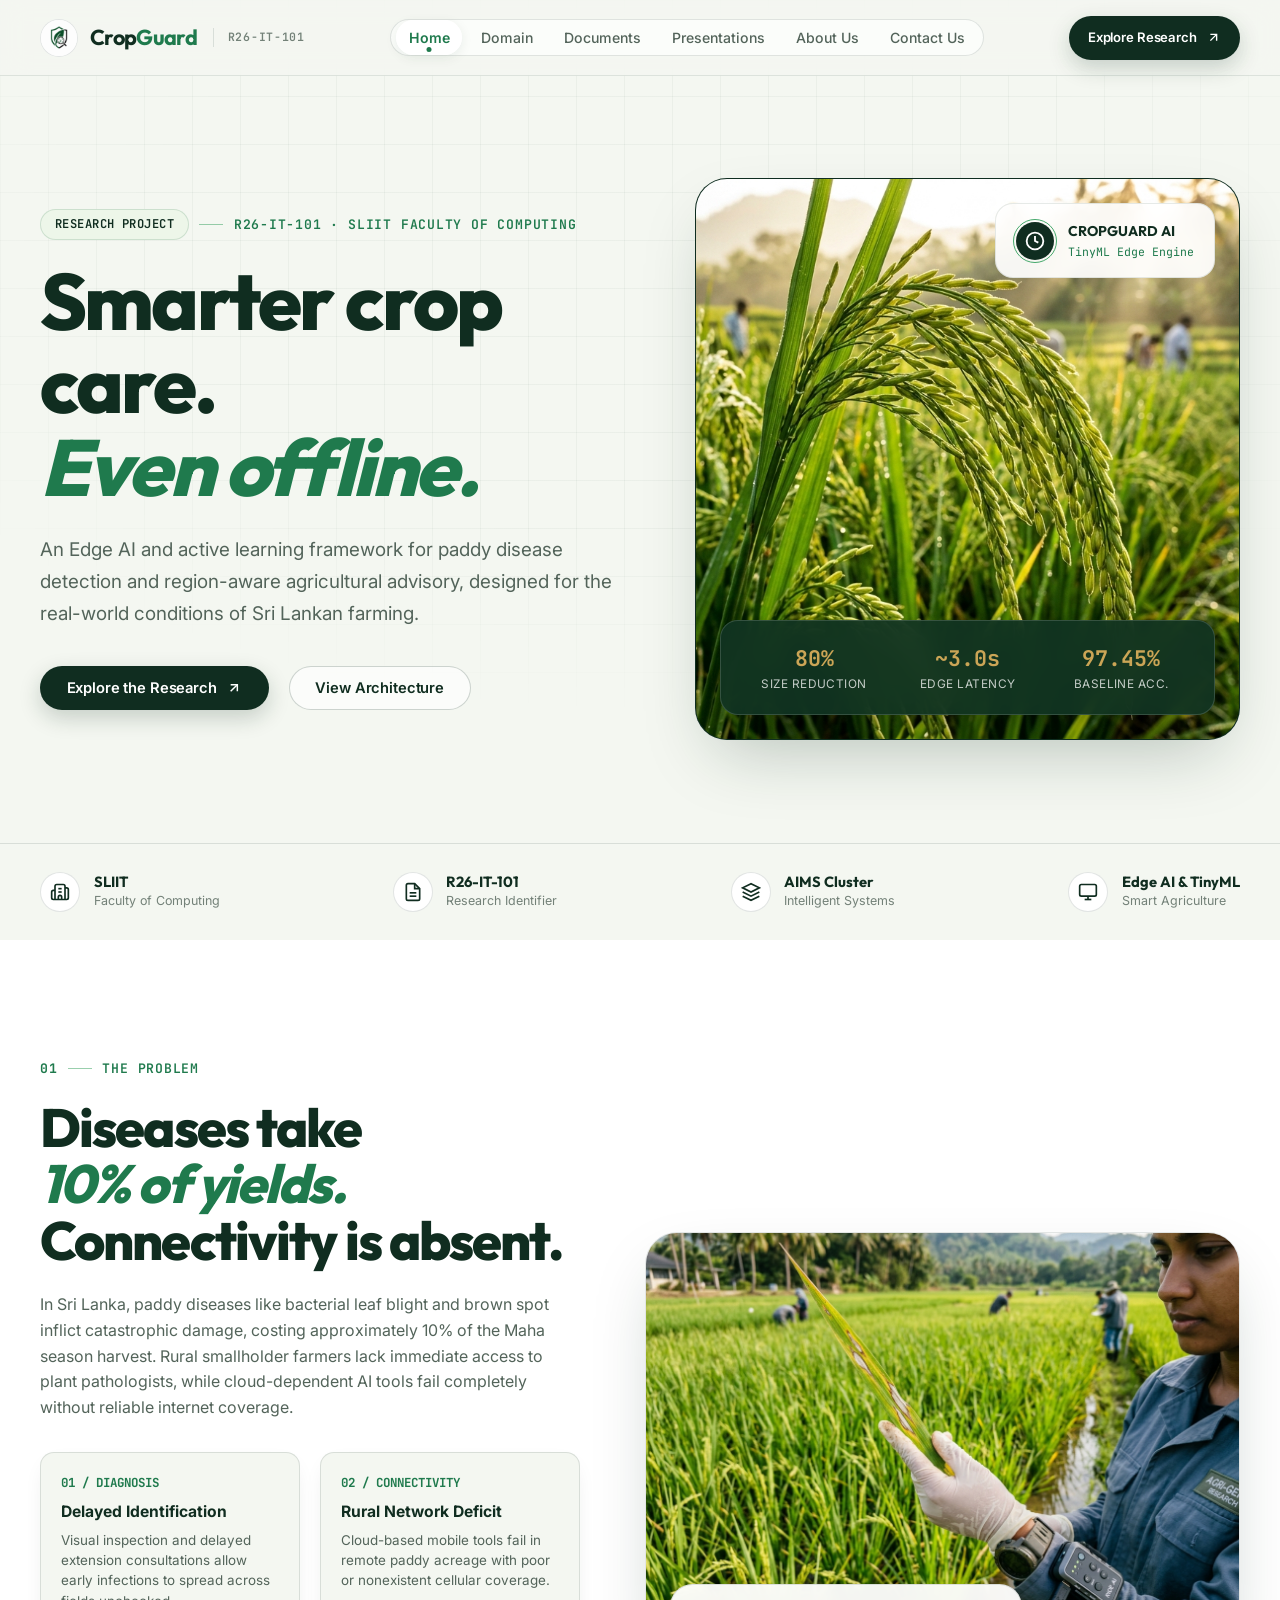
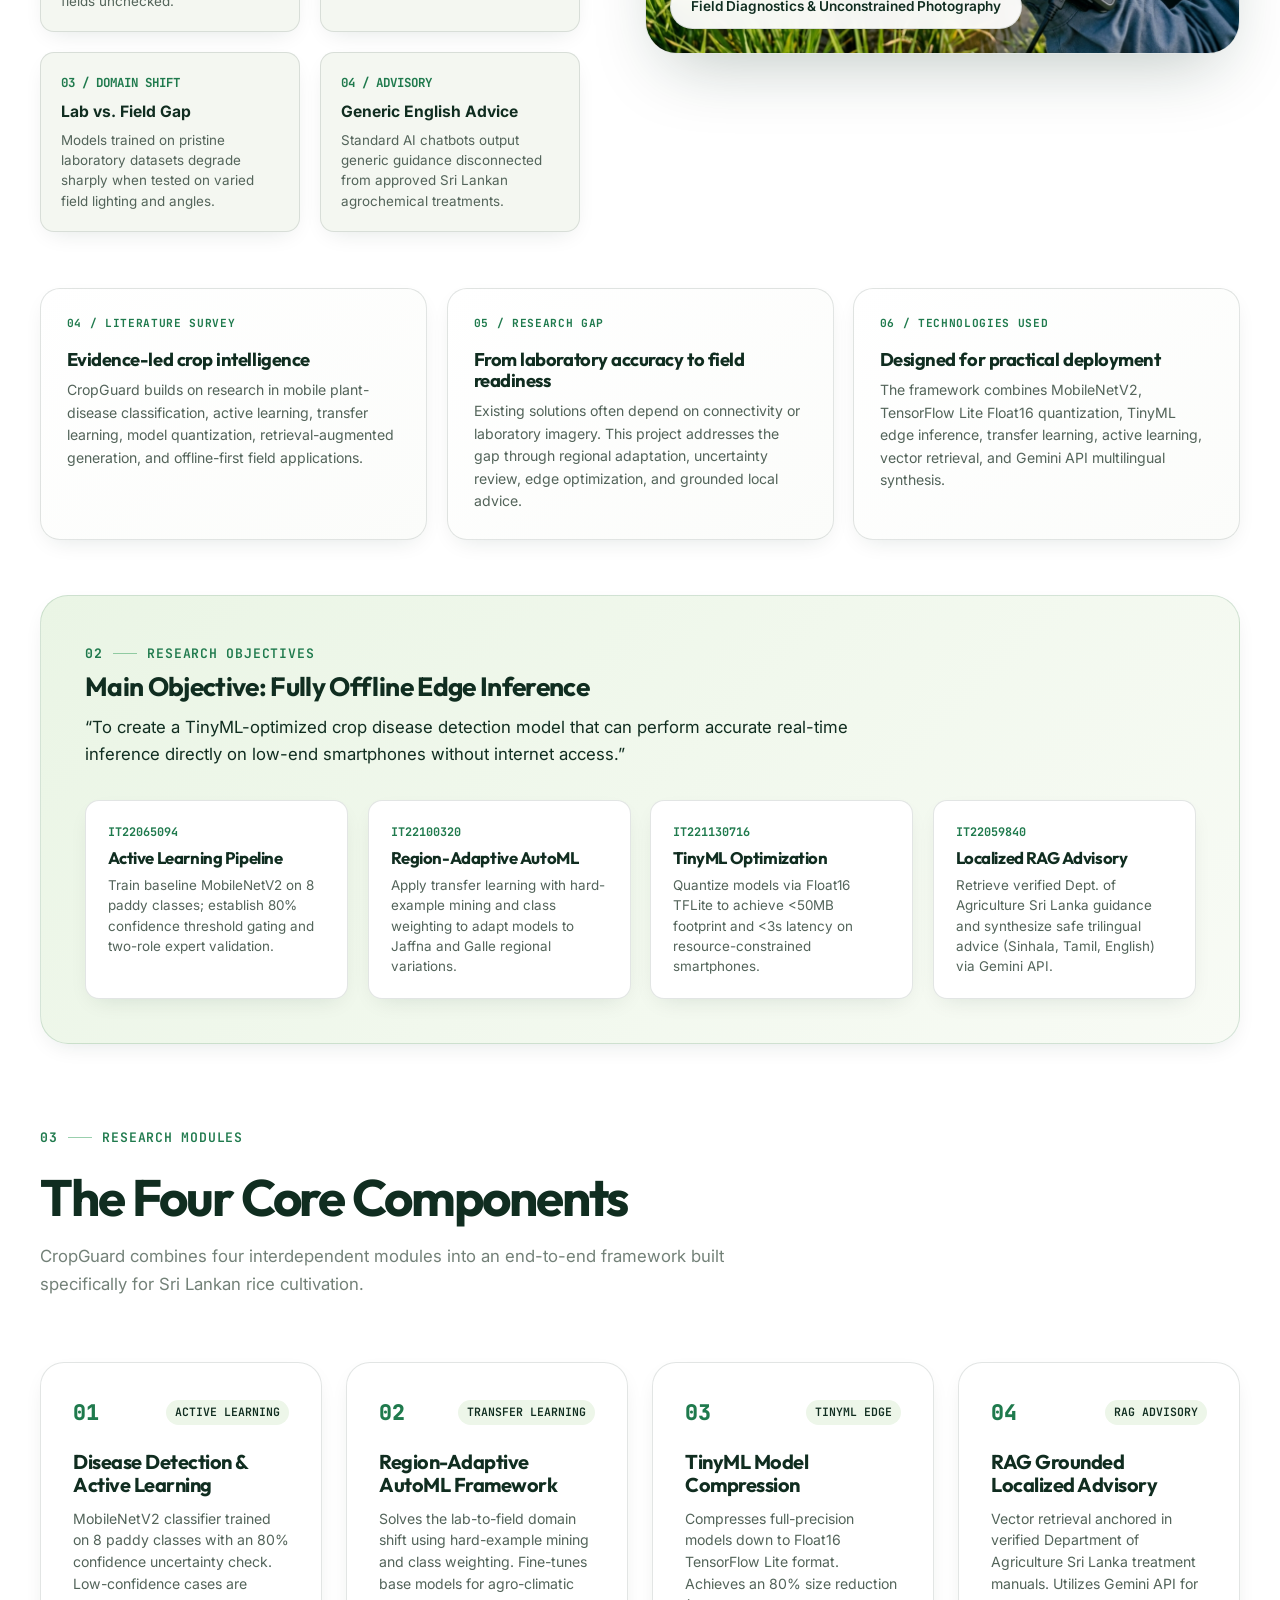
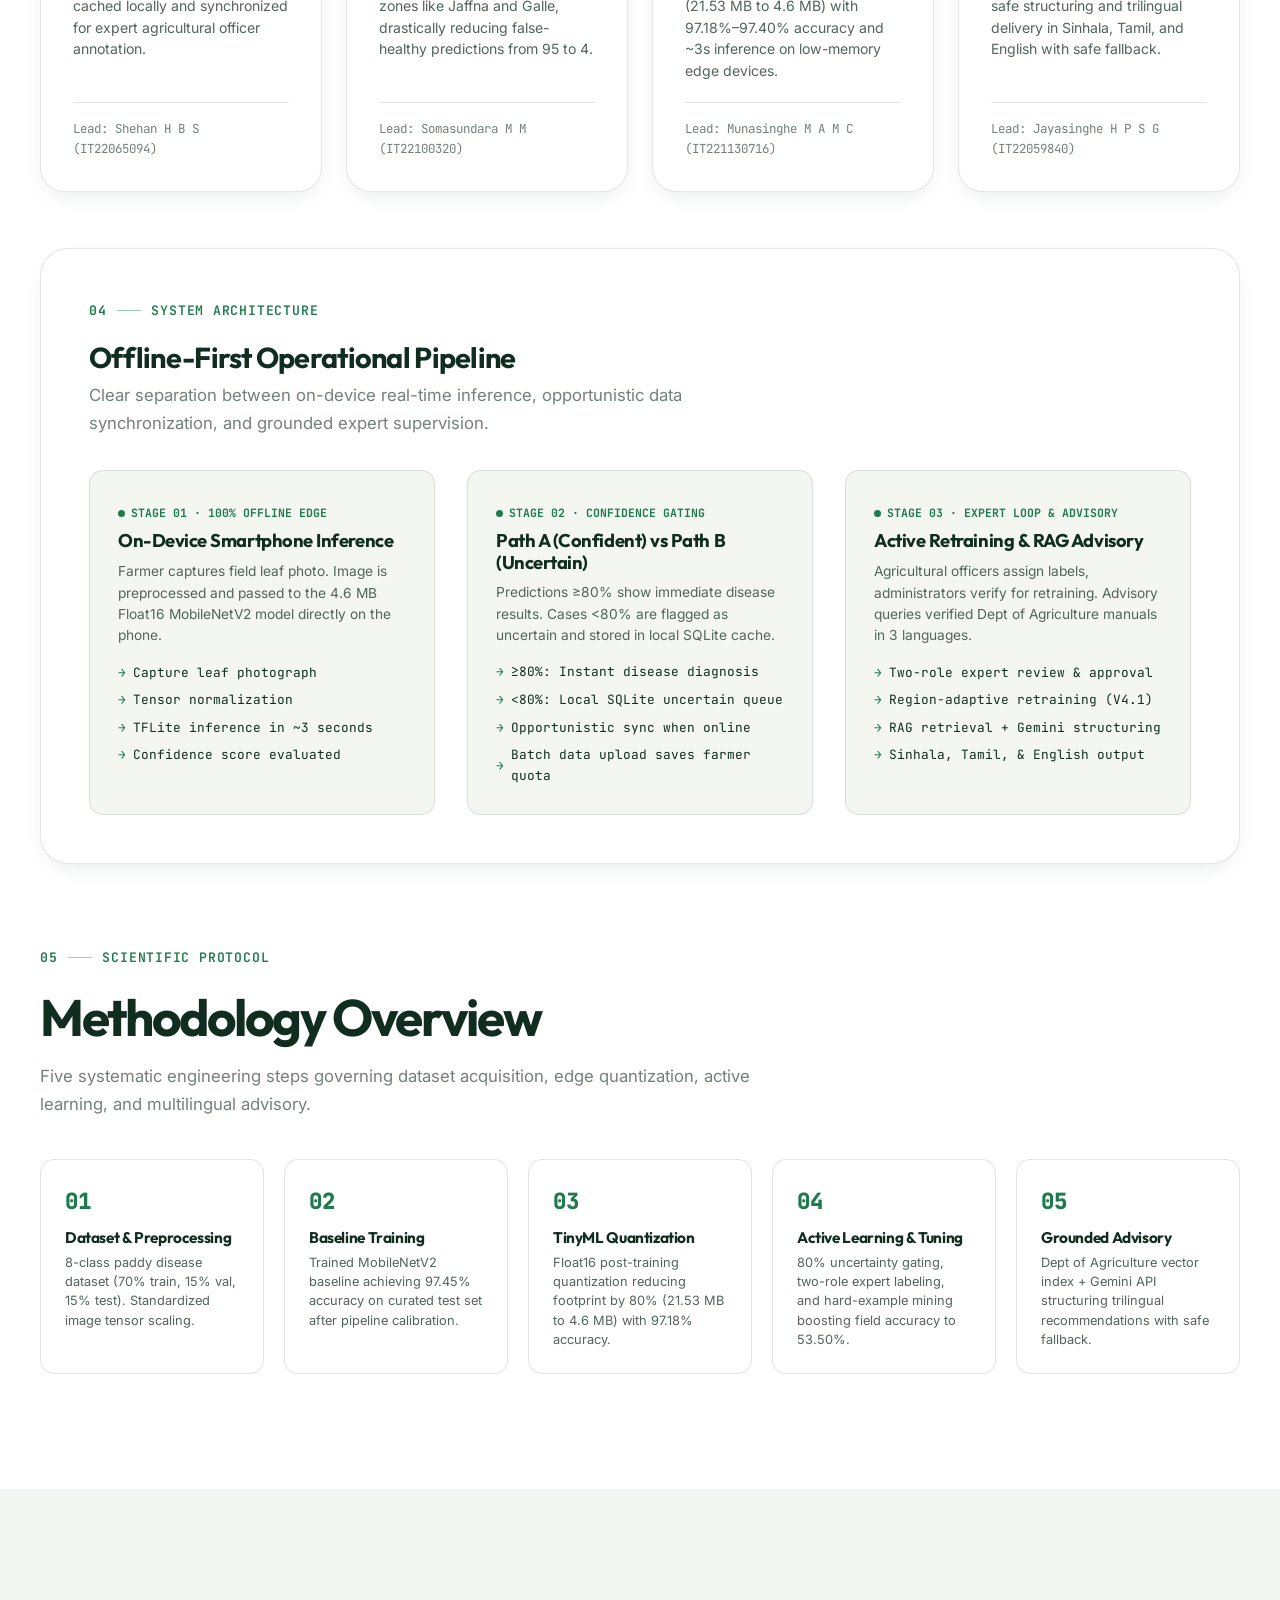
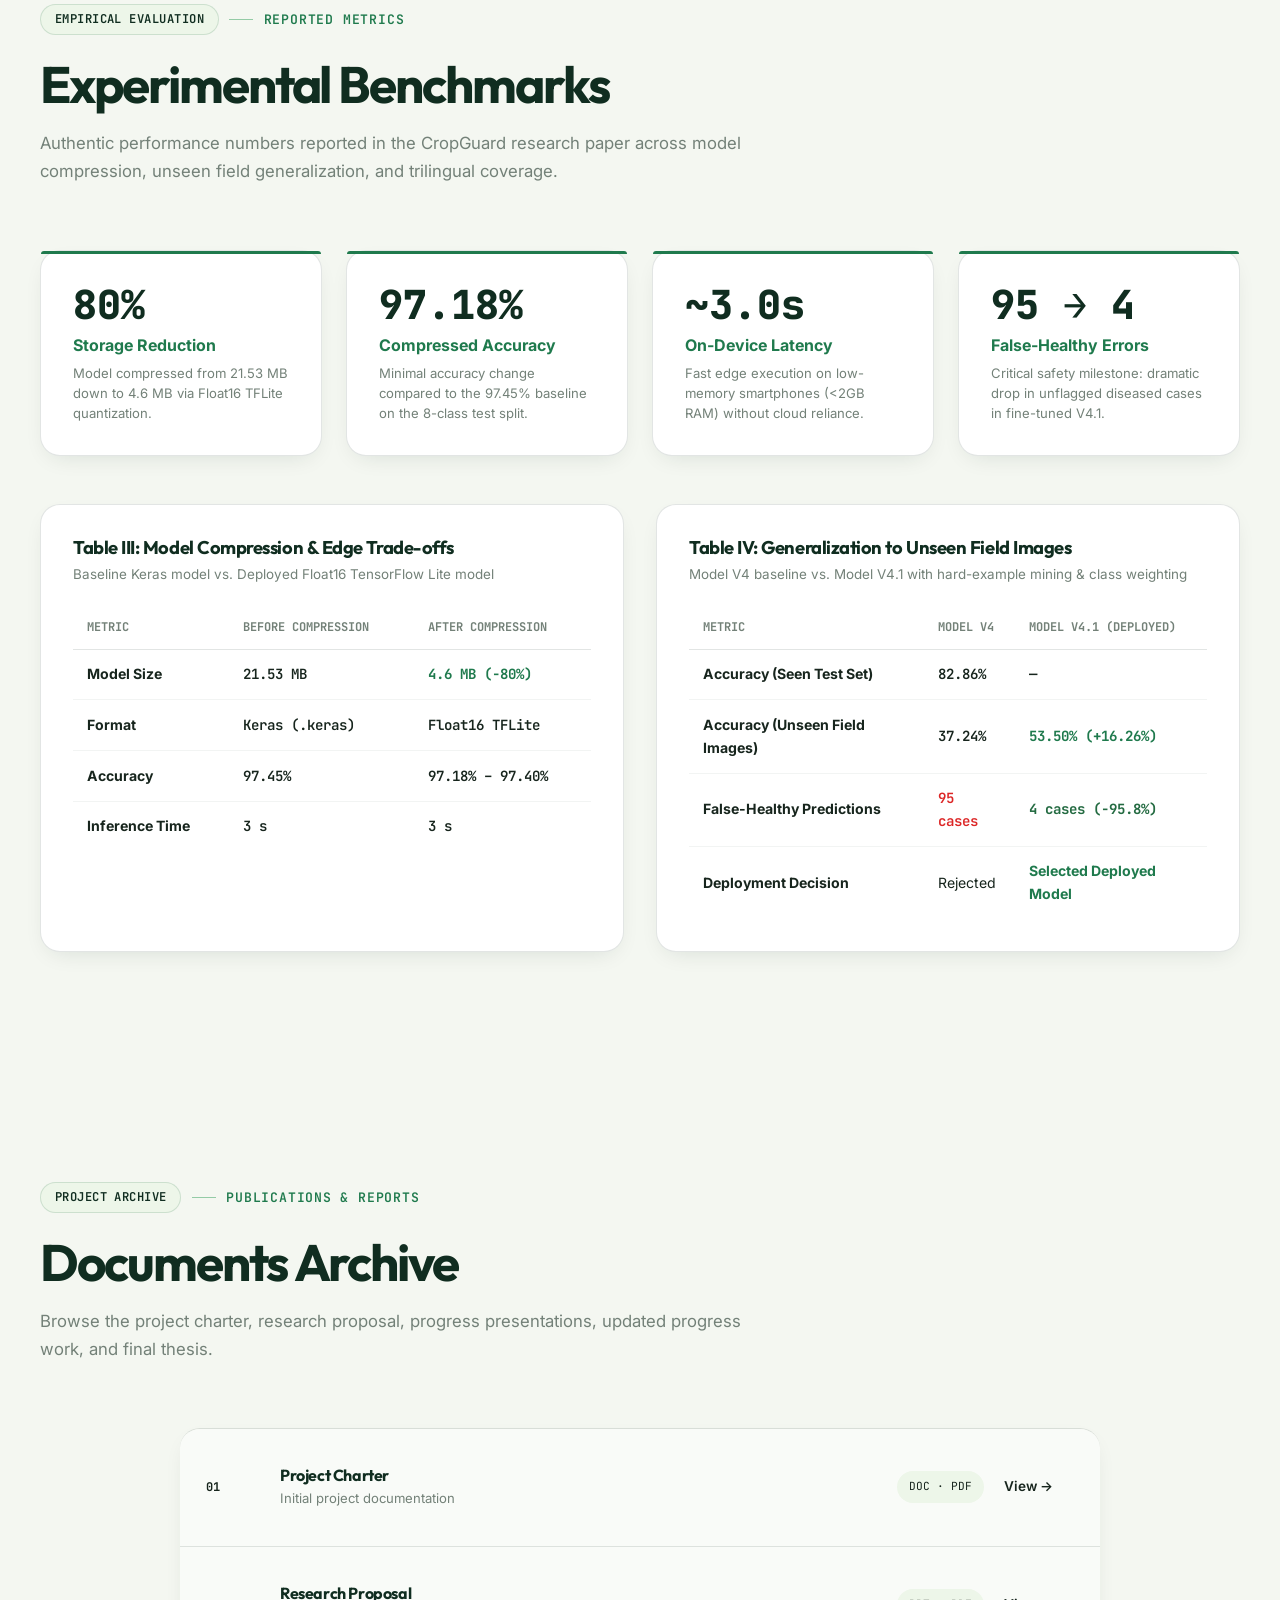
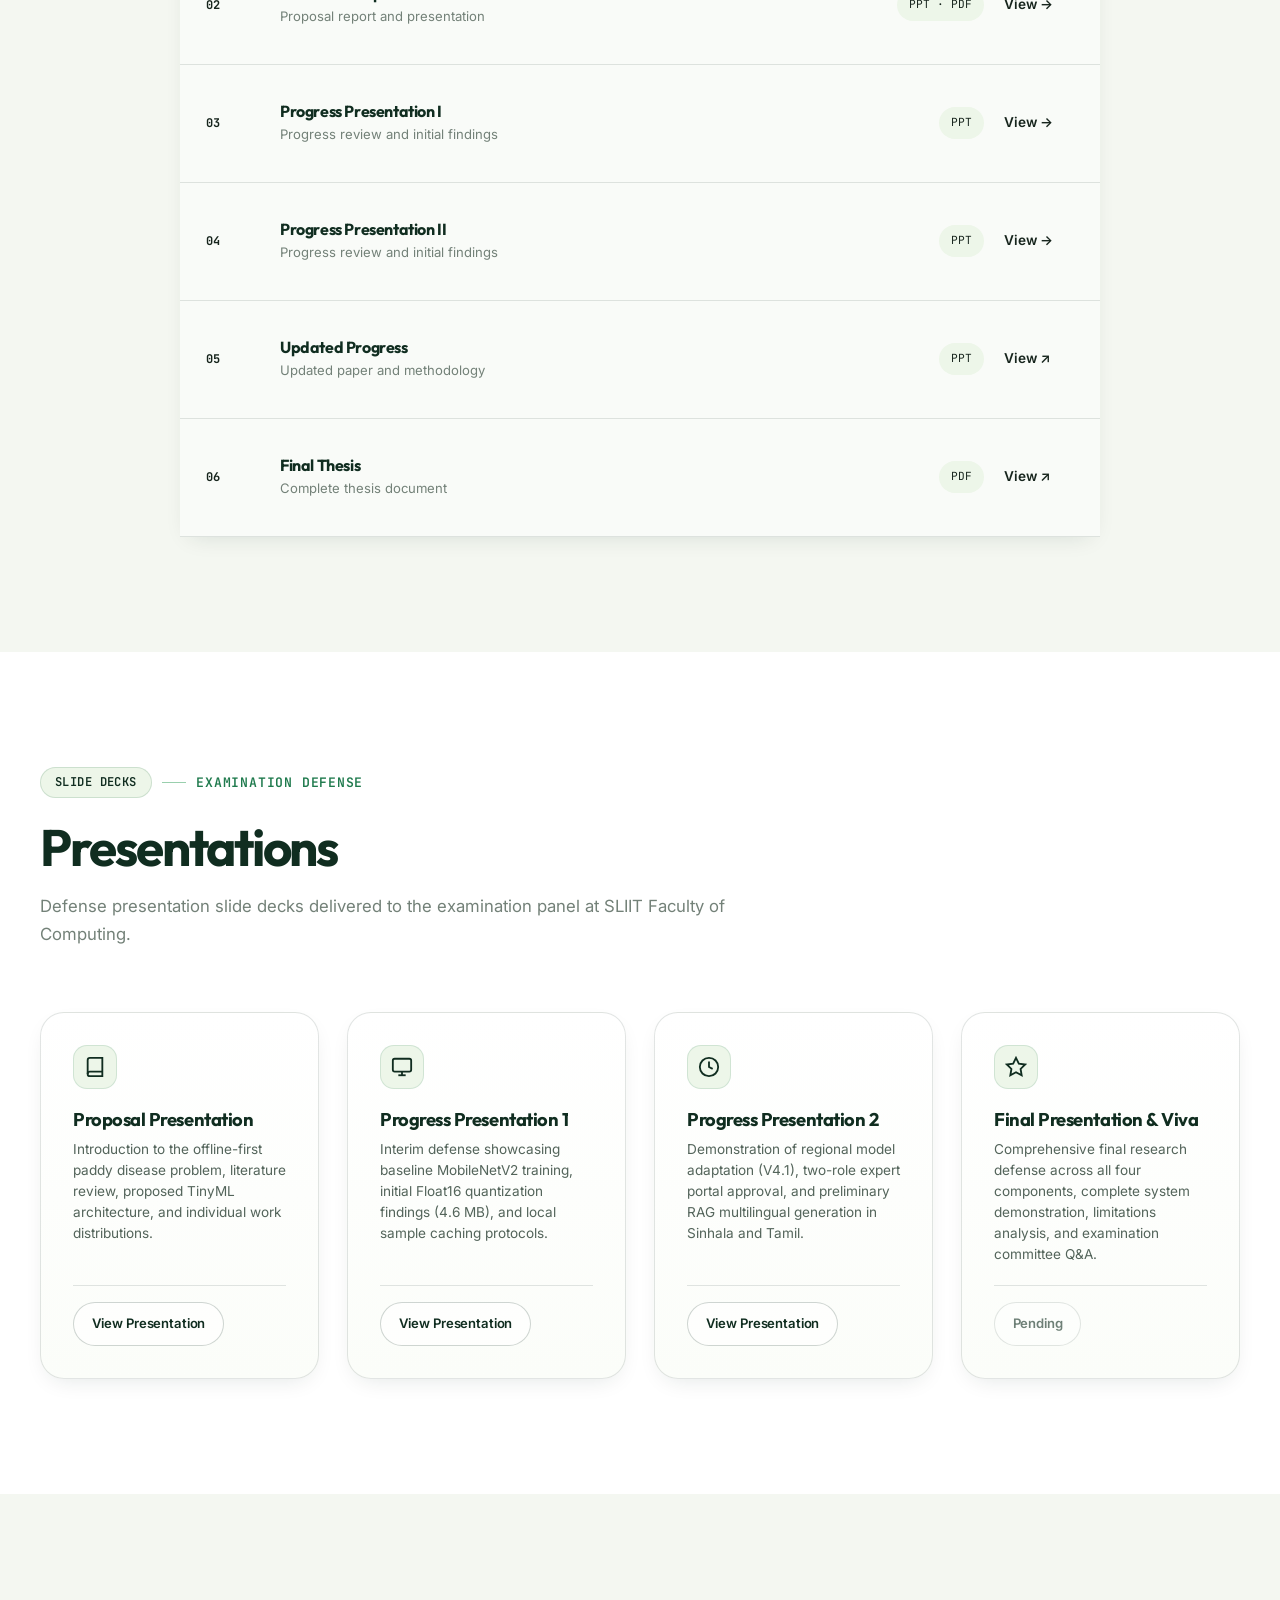
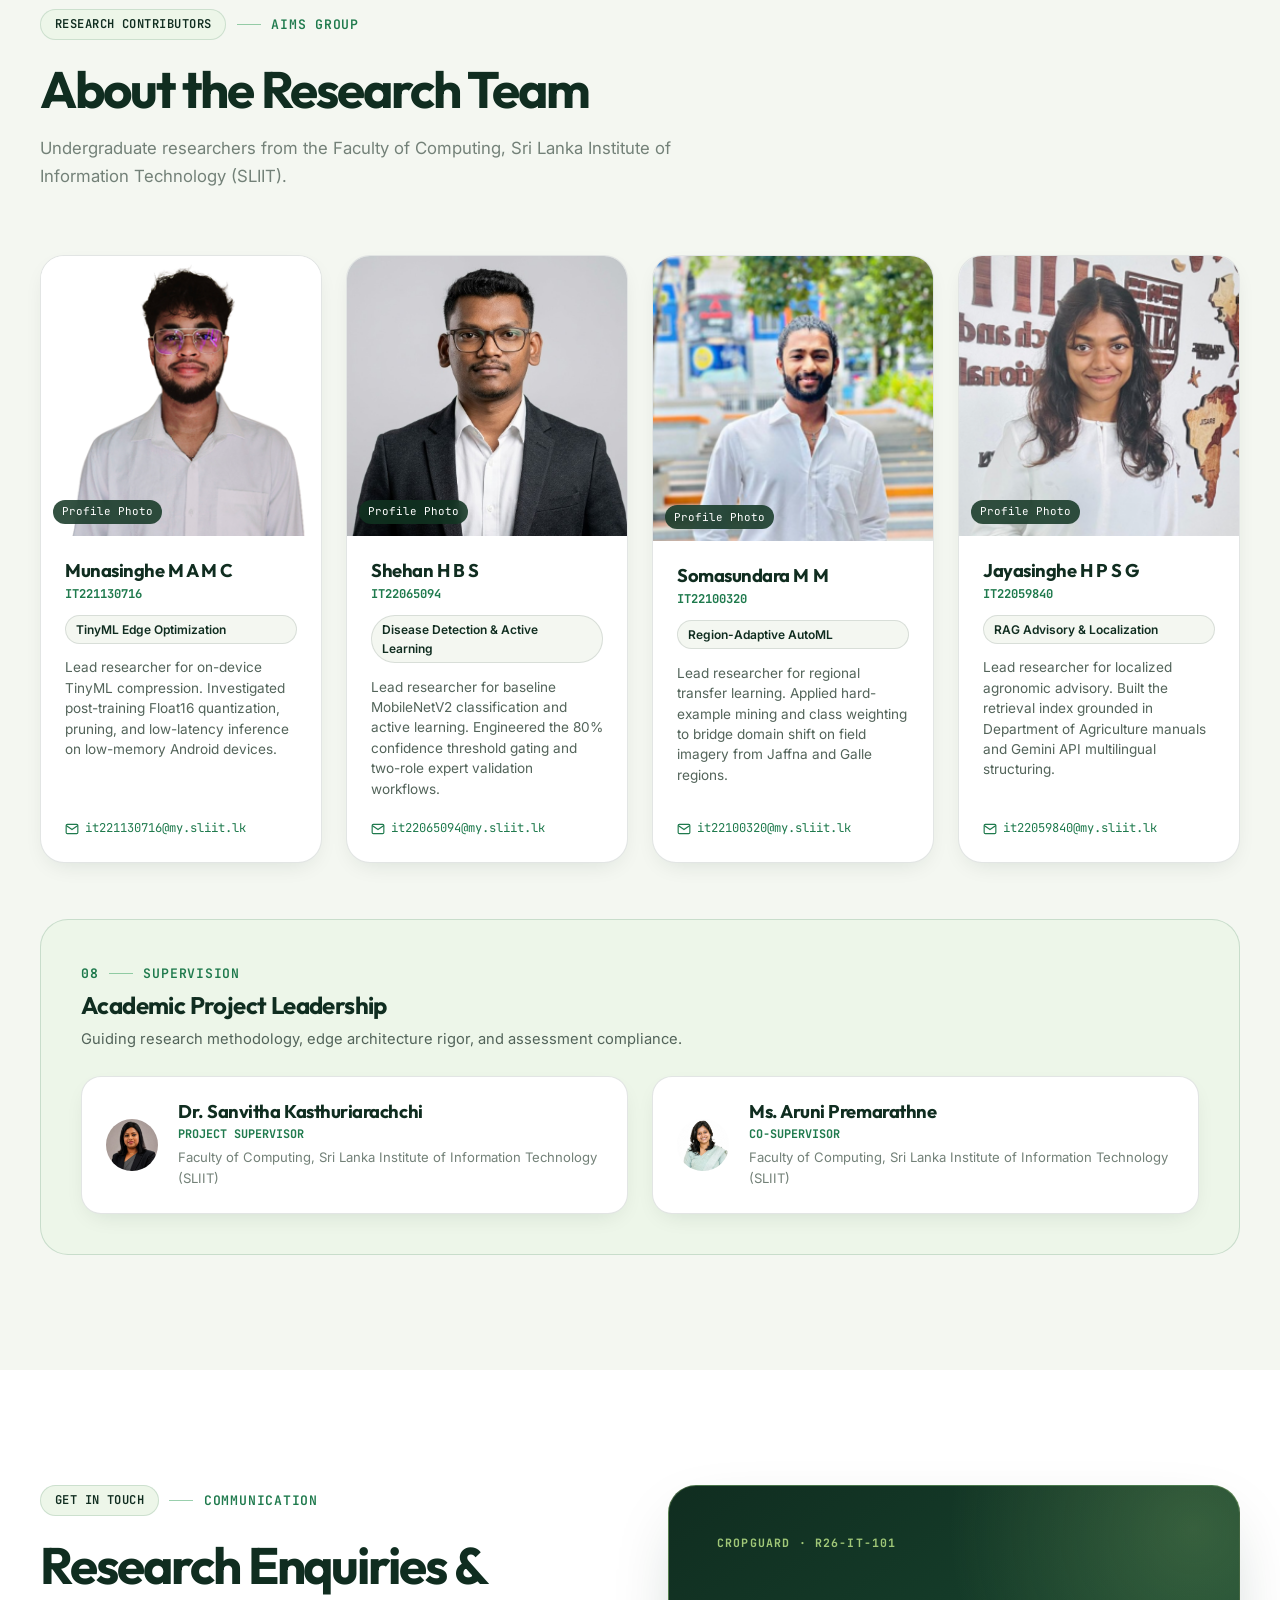
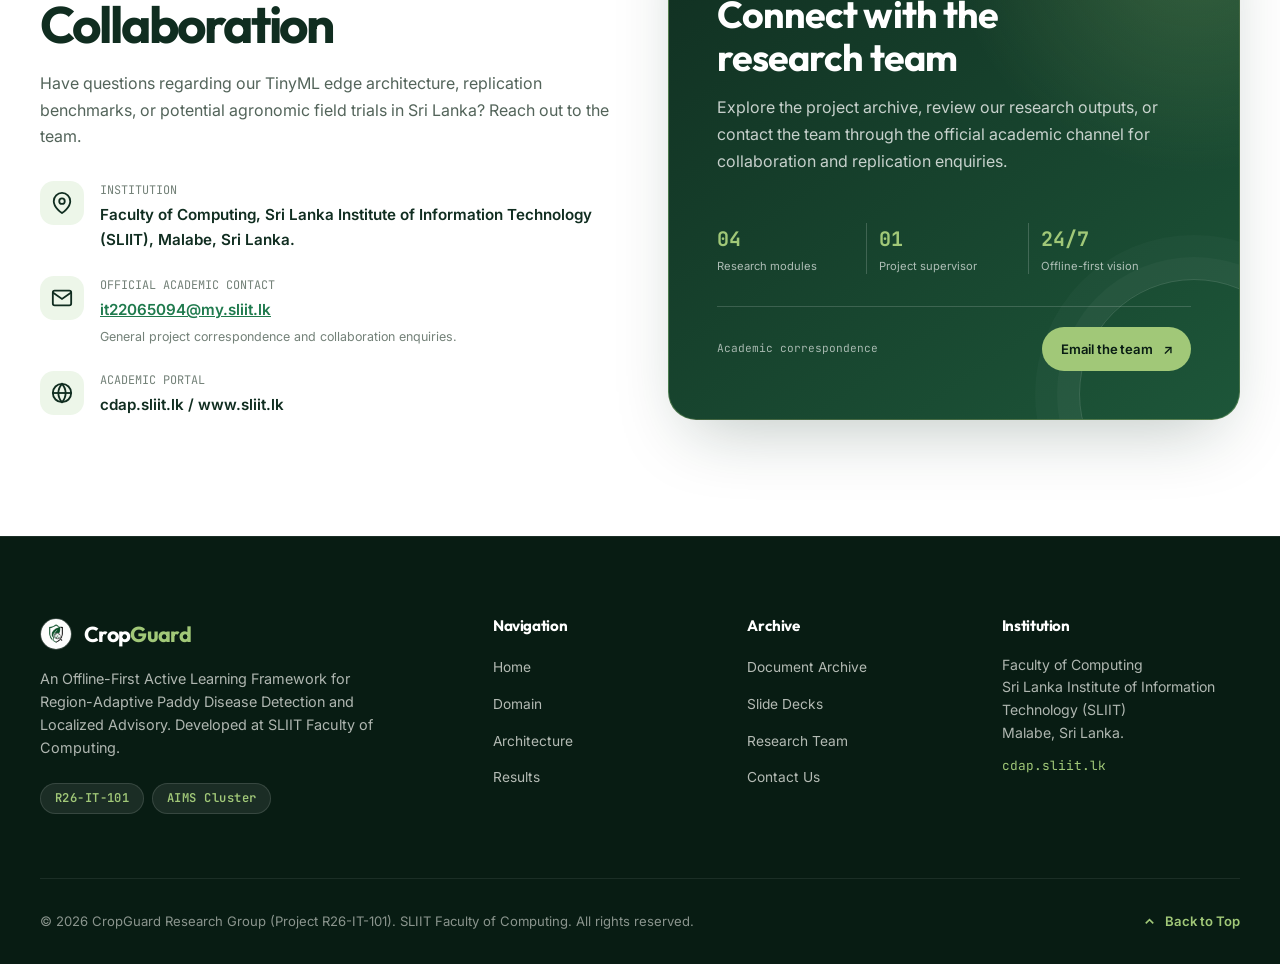
==== commit bc279eb1: "Added co-supervisor to the website" ====
--- a/Website/index.html
+++ b/Website/index.html
@@ -40,7 +40,7 @@
   <a href="#main-content" class="skip-link">Skip to main research content</a>
 
   <!-- ========================================================================
-       Sticky Navigation Bar (Inspired by LexiScan)
+       Sticky Navigation Bar
        ======================================================================== -->
   <header class="site-header" role="banner">
     <div class="container nav-container">
@@ -400,7 +400,7 @@
           </div>
         </div>
 
-        <!-- 2.3 The Four Main Components (LexiScan Module Style) -->
+        <!-- 2.3 The Four Main Components -->
         <div class="section-header reveal" style="margin-top: 5rem;">
           <div class="eyebrow">
             <span class="num">03</span>
@@ -1076,6 +1076,17 @@
                 </div>
               </div>
             </div>
+            <div class="supervisor-item-card">
+              <div class="supervisor-icon-circle supervisor-photo">
+                <img src="assets/images/team/aruni-premarathne.jpg" alt="Ms. Aruni Premarathne">
+              </div>
+              <div>
+                <h4>Ms. Aruni Premarathne</h4>
+                <div class="supervisor-desig">Co-Supervisor</div>
+                <div class="supervisor-dept">Faculty of Computing, Sri Lanka Institute of Information Technology (SLIIT)
+                </div>
+              </div>
+            </div>
           </div>
         </div>
 
@@ -1191,7 +1202,7 @@
   </main>
 
   <!-- ========================================================================
-       Footer (4 Columns, LexiScan Minimalist Layout)
+       Footer (4 Columns)
        ======================================================================== -->
   <footer class="site-footer-clean" role="contentinfo">
     <div class="container">
--- a/Website/css/styles.css
+++ b/Website/css/styles.css
@@ -1,7 +1,7 @@
 /* ==========================================================================
    CropGuard Research Portal — Design System
-   Inspired by LexiScan: High-end Editorial Academic Layout, Modern Typography,
-   Spacious Whitespace, Agricultural AI Theme (Deep Forest, Cream, Botanical Green)
+   High-end Editorial Academic Layout, Modern Typography, Spacious Whitespace,
+   Agricultural AI Theme (Deep Forest, Cream, Botanical Green)
    ========================================================================== */
 
 :root {
@@ -113,7 +113,7 @@
 }
 
 /* ==========================================================================
-   Typography System (LexiScan Editorial Style)
+   Typography System
    ========================================================================== */
 
 h1, h2, h3, h4, h5, h6 {
@@ -158,7 +158,7 @@
   margin-bottom: 0;
 }
 
-/* Eyebrow Label (like LexiScan's "01 / The Problem" / tags) */
+/* Eyebrow Label */
 .eyebrow {
   display: inline-flex;
   align-items: center;
@@ -260,7 +260,7 @@
   margin-right: auto;
 }
 
-/* Buttons (LexiScan Pill Style) */
+/* Buttons */
 .btn {
   display: inline-flex;
   align-items: center;
@@ -323,7 +323,7 @@
 }
 
 /* ==========================================================================
-   Header & Sticky Navigation (Like LexiScan)
+   Header & Sticky Navigation
    ========================================================================== */
 
 .site-header {
@@ -450,7 +450,7 @@
   font-weight: 600;
 }
 
-/* LexiScan's active indicator dot */
+/* Active indicator dot */
 .nav-link::after {
   content: "";
   position: absolute;
@@ -531,7 +531,7 @@
 }
 
 /* ==========================================================================
-   Hero Section (LexiScan Inspired Layout)
+   Hero Section
    ========================================================================== */
 
 .hero-section {
@@ -542,7 +542,7 @@
   overflow: hidden;
 }
 
-/* Subtle background grid pattern like LexiScan */
+/* Subtle background grid pattern */
 .hero-grid-bg {
   position: absolute;
   inset: 0;
@@ -609,7 +609,7 @@
   transform: scale(1.02);
 }
 
-/* Floating AI Central Emblem (LexiScan style) */
+/* Floating AI Central Emblem */
 .hero-ai-badge {
   position: absolute;
   top: 1.5rem;
@@ -691,7 +691,7 @@
 }
 
 /* ==========================================================================
-   Project Metadata Strip (LexiScan Bottom Hero Row)
+   Project Metadata Strip
    ========================================================================== */
 
 .meta-strip {
@@ -744,7 +744,7 @@
    Concise, visually clean, non-repetitive layout
    ========================================================================== */
 
-/* 1. Problem Presentation (Two-Column Editorial like LexiScan) */
+/* 1. Problem Presentation */
 .problem-grid {
   display: grid;
   grid-template-columns: 1fr 1.1fr;
@@ -918,7 +918,7 @@
   line-height: 1.5;
 }
 
-/* 3. The Four Research Modules (Like LexiScan's Speech, Handwriting, Behavior, Attention) */
+/* 3. The Four Research Modules */
 .modules-grid {
   display: grid;
   grid-template-columns: repeat(4, 1fr);
@@ -2123,7 +2123,7 @@
 }
 
 /* ==========================================================================
-   Contact Us Section (LexiScan Minimal Layout)
+   Contact Us Section
    ========================================================================== */
 
 .contact-layout-clean {
@@ -2383,7 +2383,7 @@
 }
 
 /* ==========================================================================
-   Footer (4 Columns, LexiScan Minimalist Layout)
+   Footer (4 Columns)
    ========================================================================== */
 
 .site-footer-clean {
@@ -2493,7 +2493,7 @@
 }
 
 /* ==========================================================================
-   Smooth & Professional Animation System (LexiScan Inspired)
+   Smooth & Professional Animation System
    Pure CSS3 transitions & keyframes, zero heavy libraries, accessible
    ========================================================================== */
 
--- a/Website/css/responsive.css
+++ b/Website/css/responsive.css
@@ -1,6 +1,6 @@
 /* ==========================================================================
    CropGuard Research Portal — Responsive Styles & Adaptations
-   Mobile & Tablet Optimizations matching LexiScan's clean responsive behavior
+   Mobile & Tablet Optimizations
    ========================================================================== */
 
 /* Tablet & Smaller Desktop (1024px and below) */
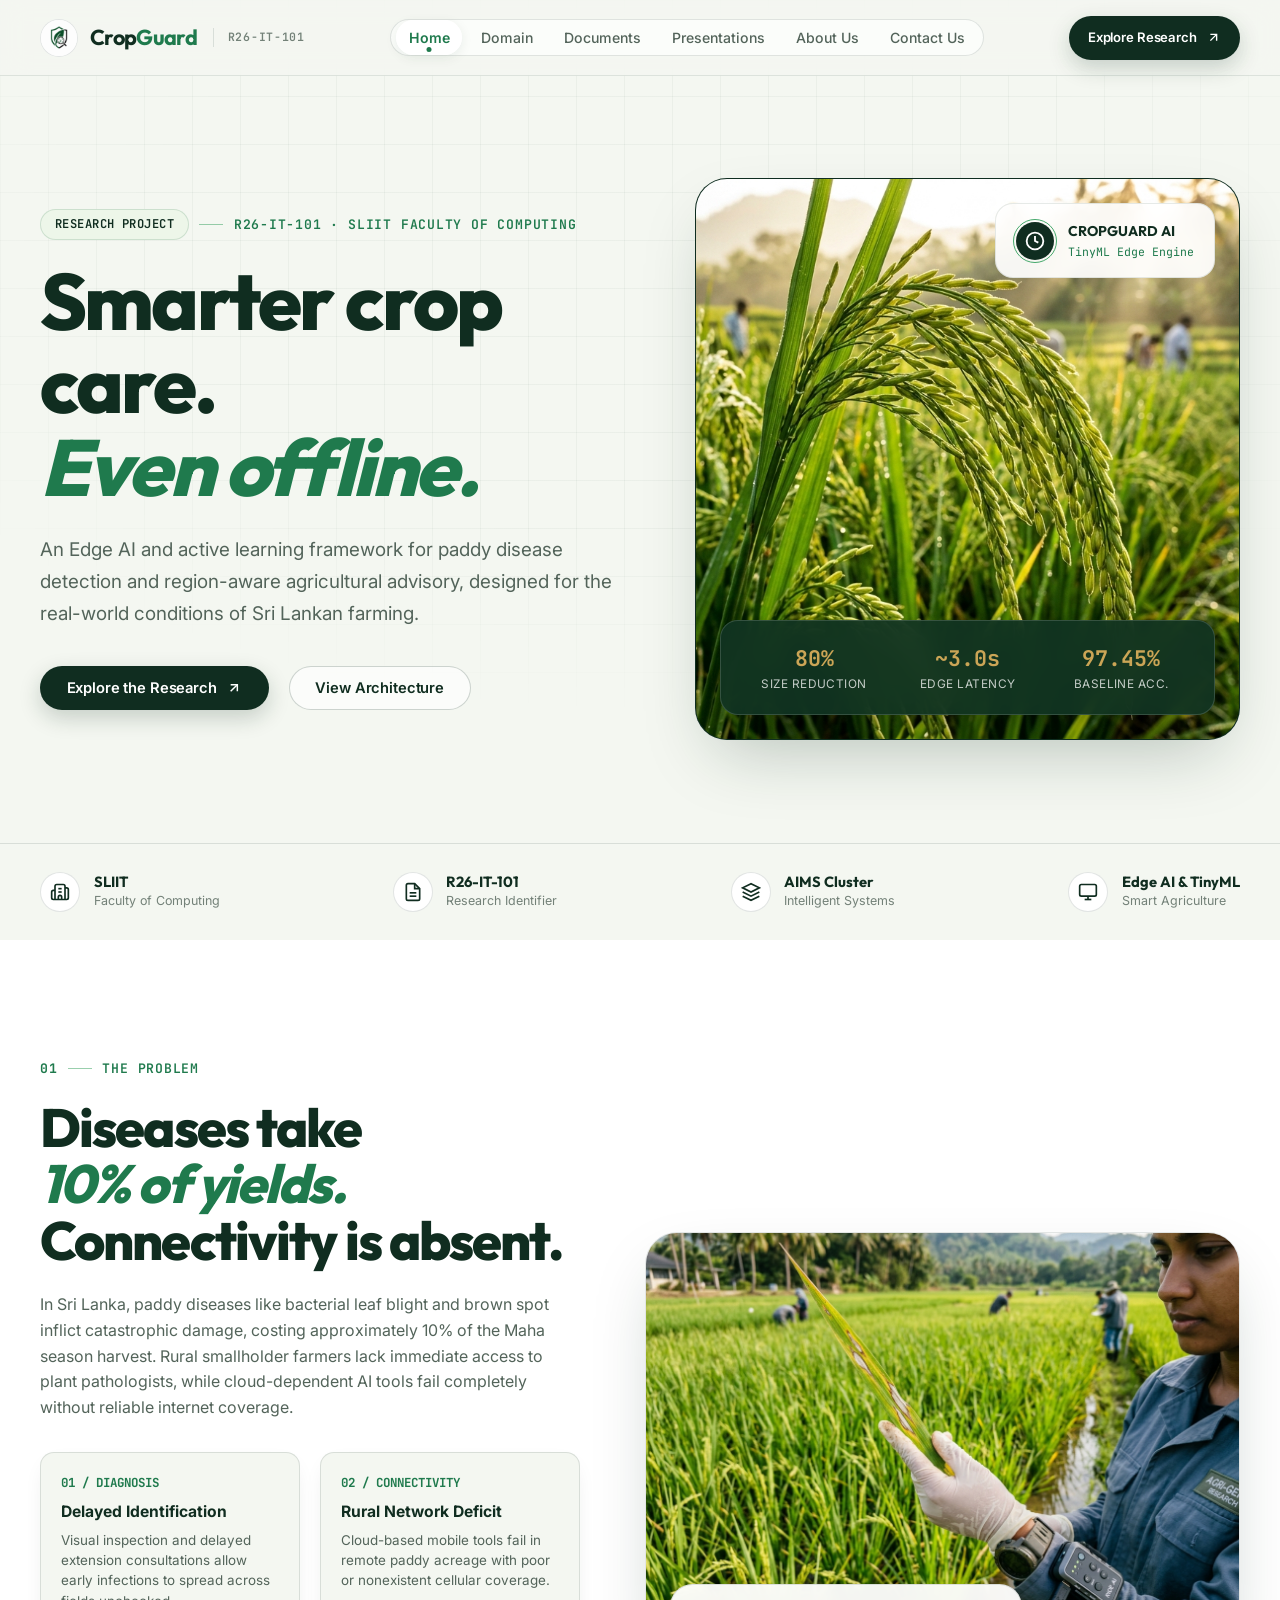
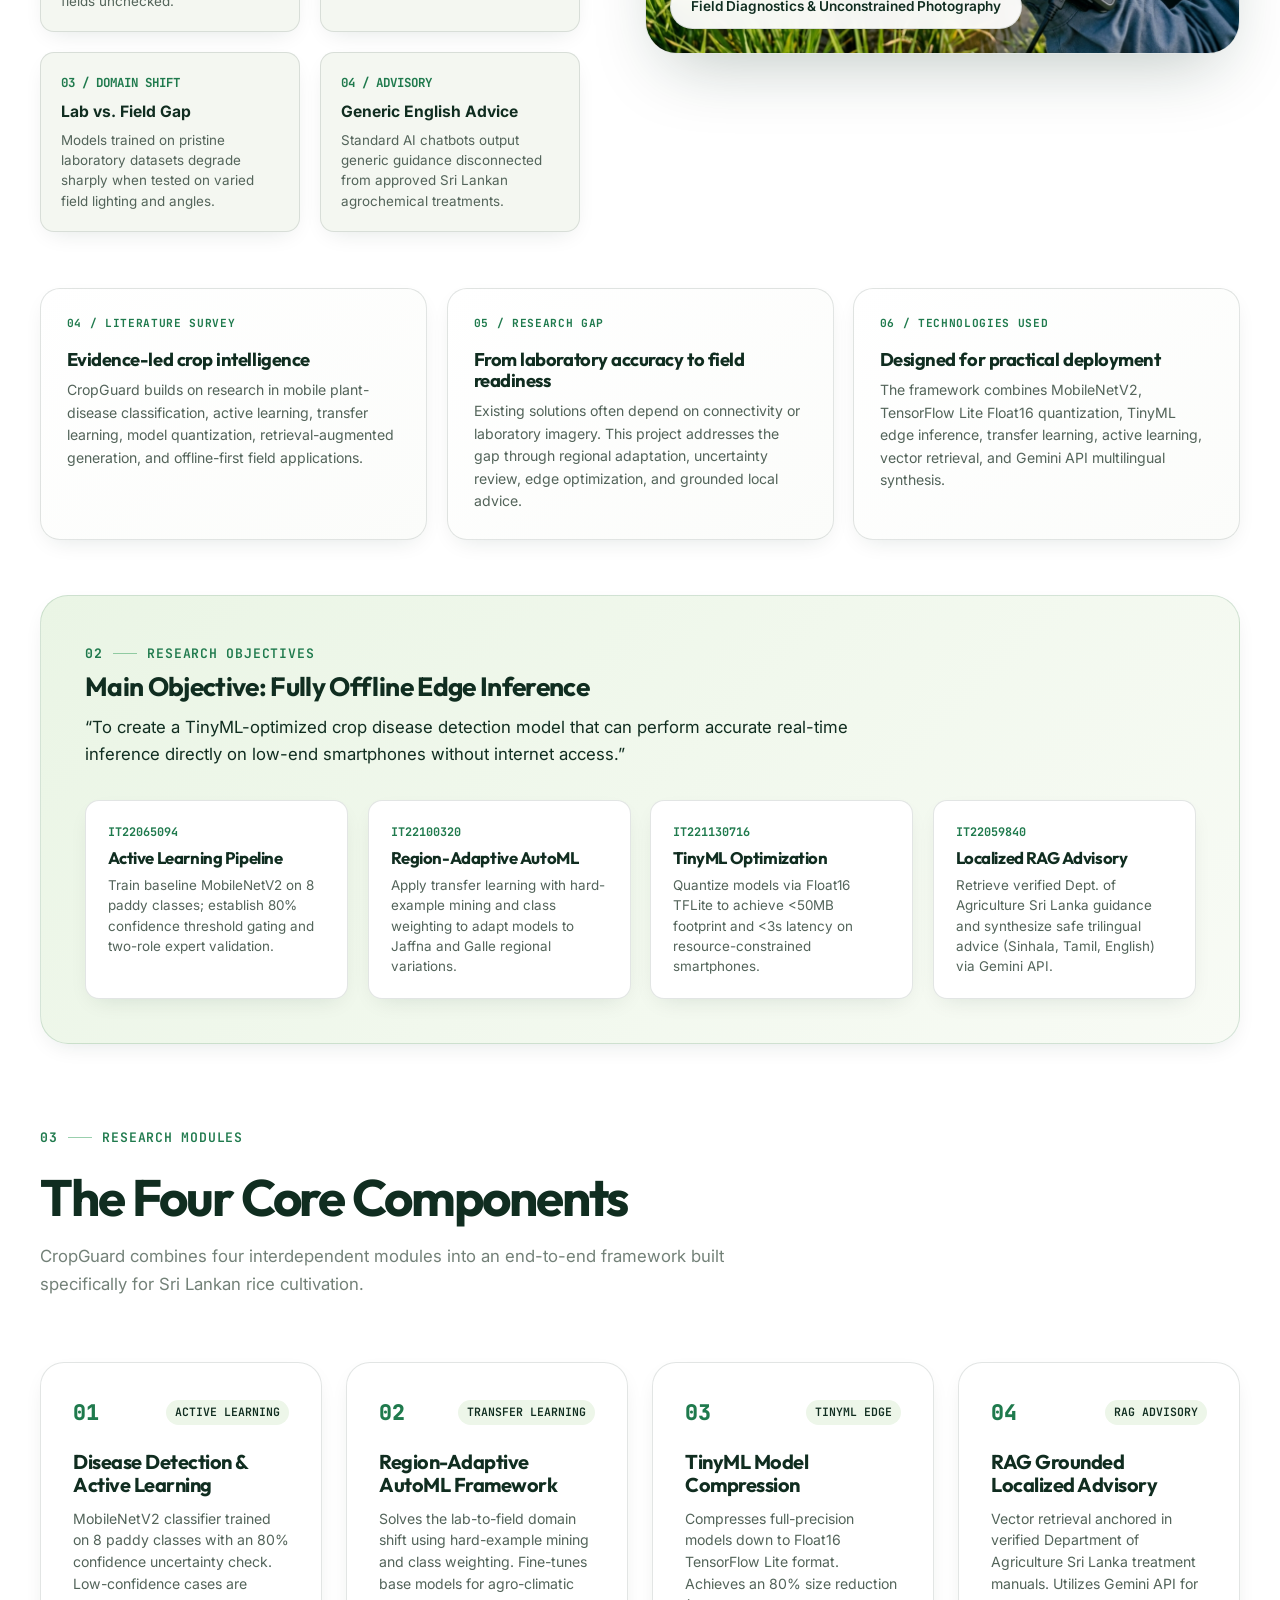
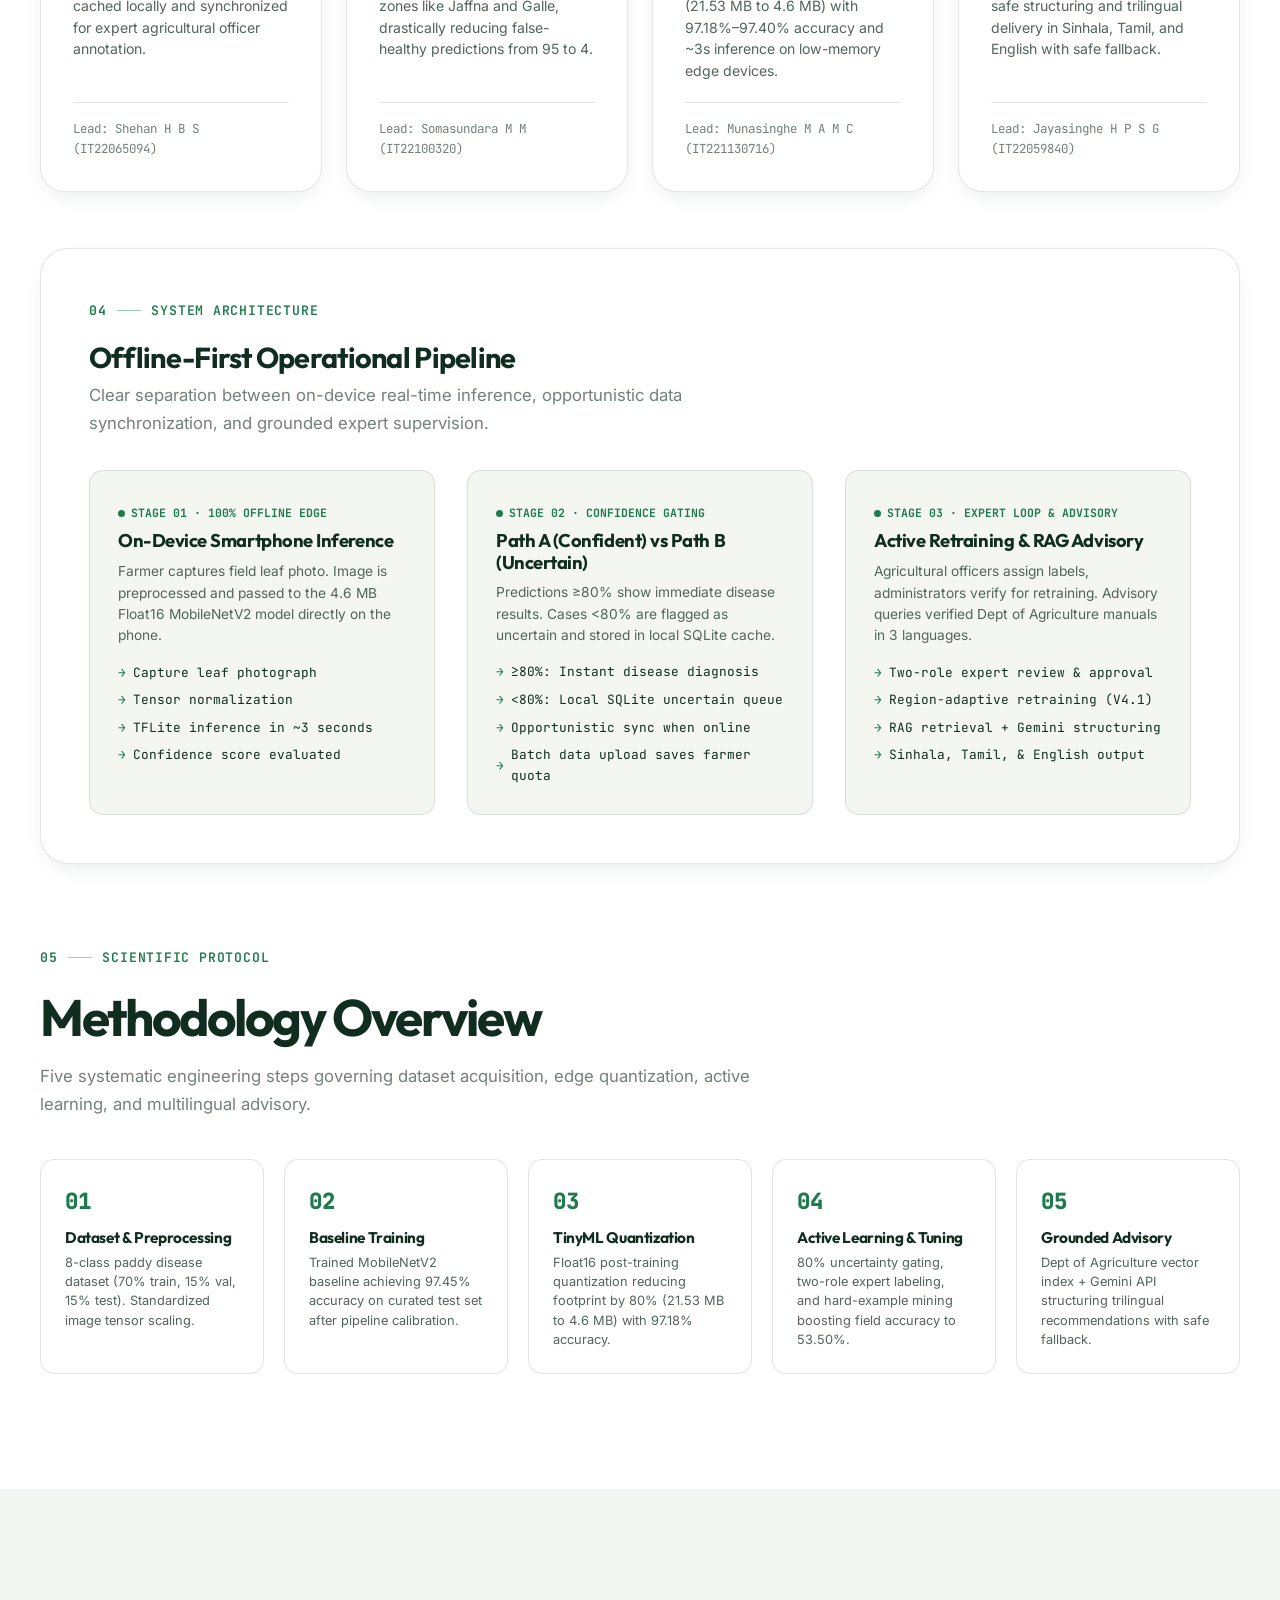
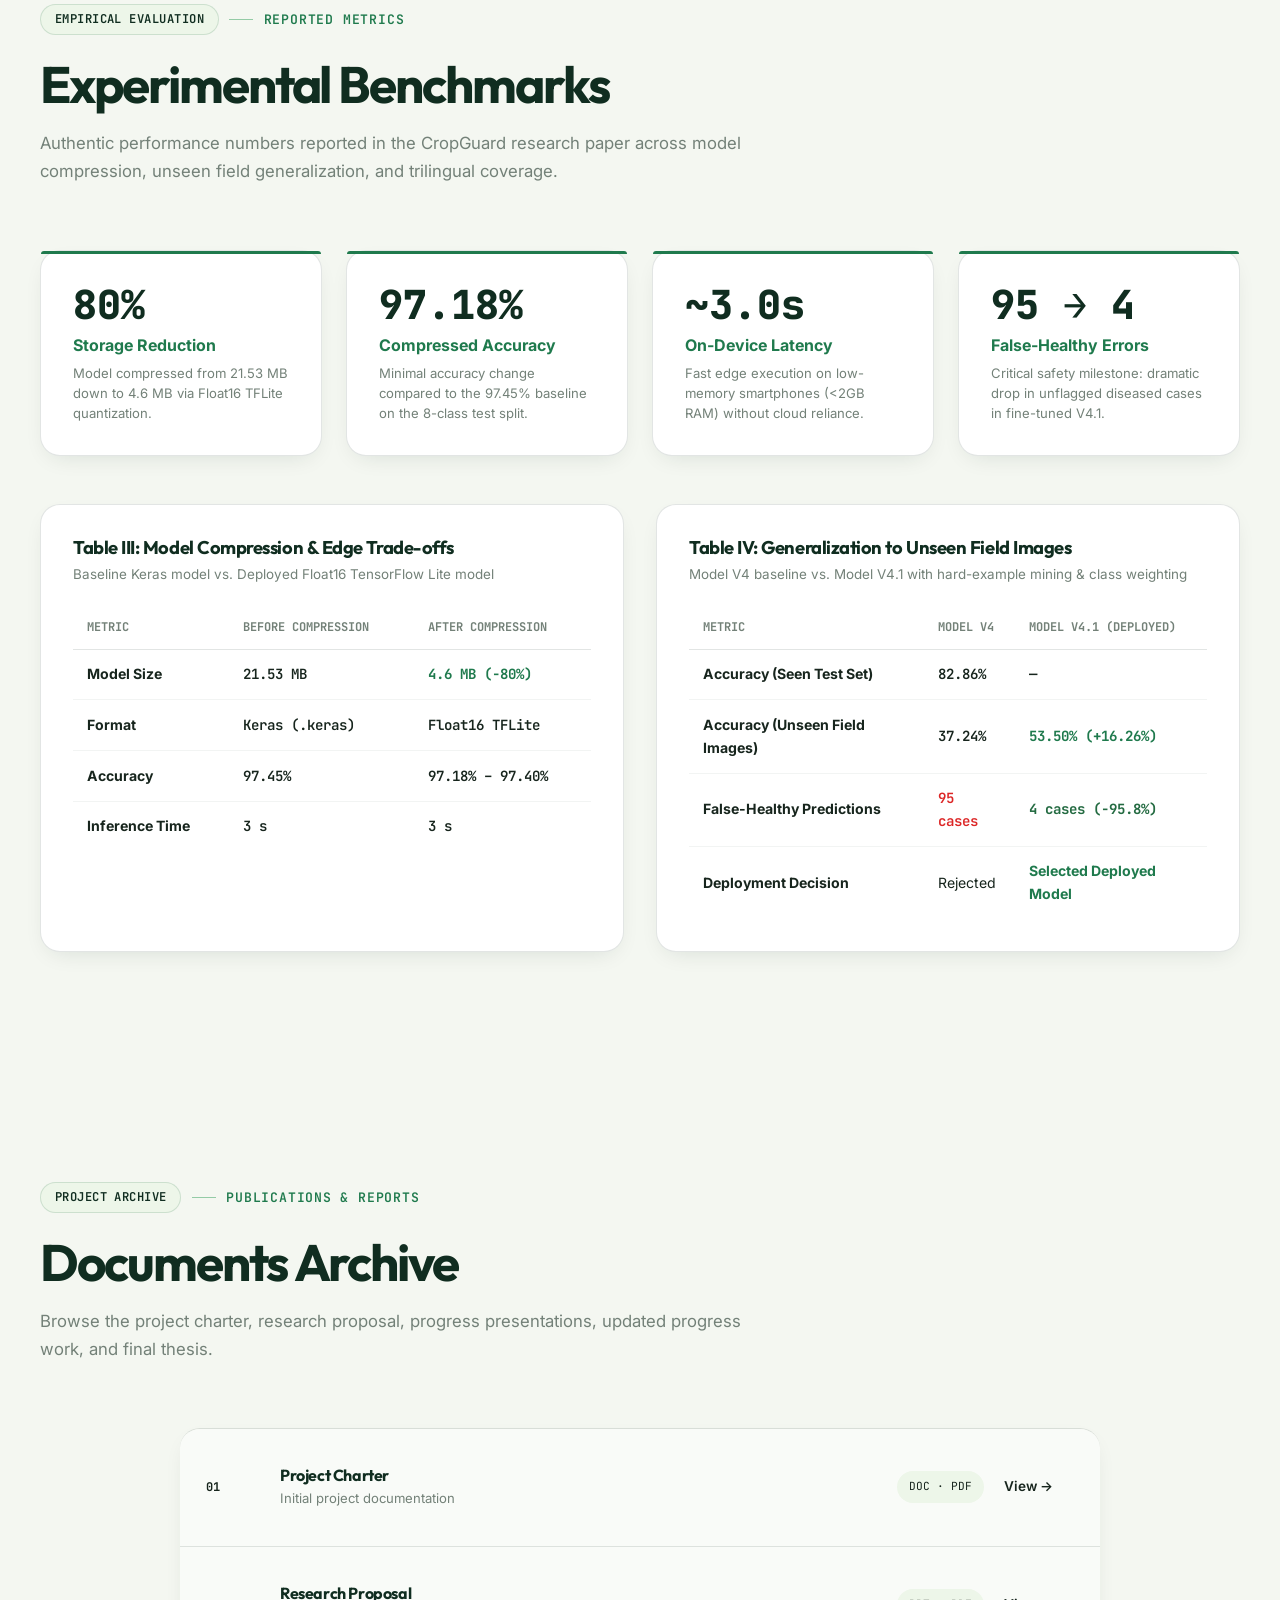
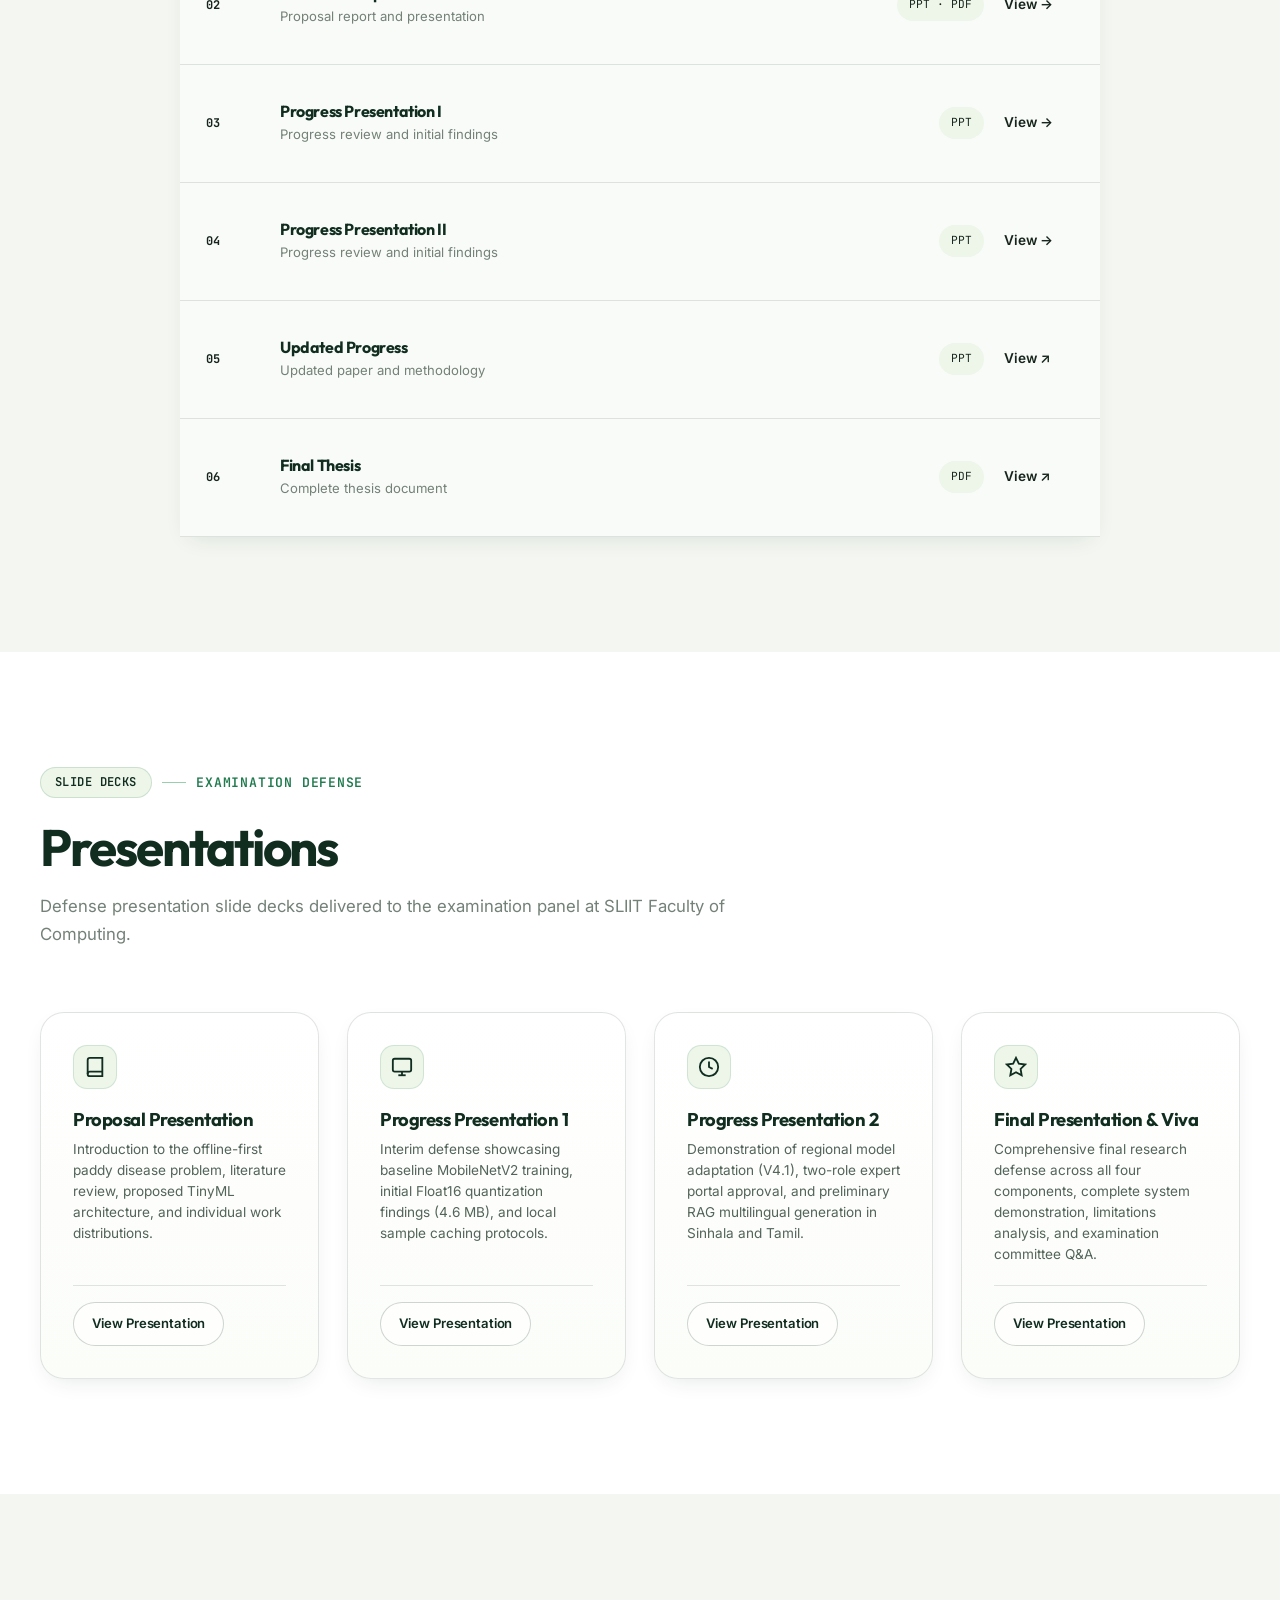
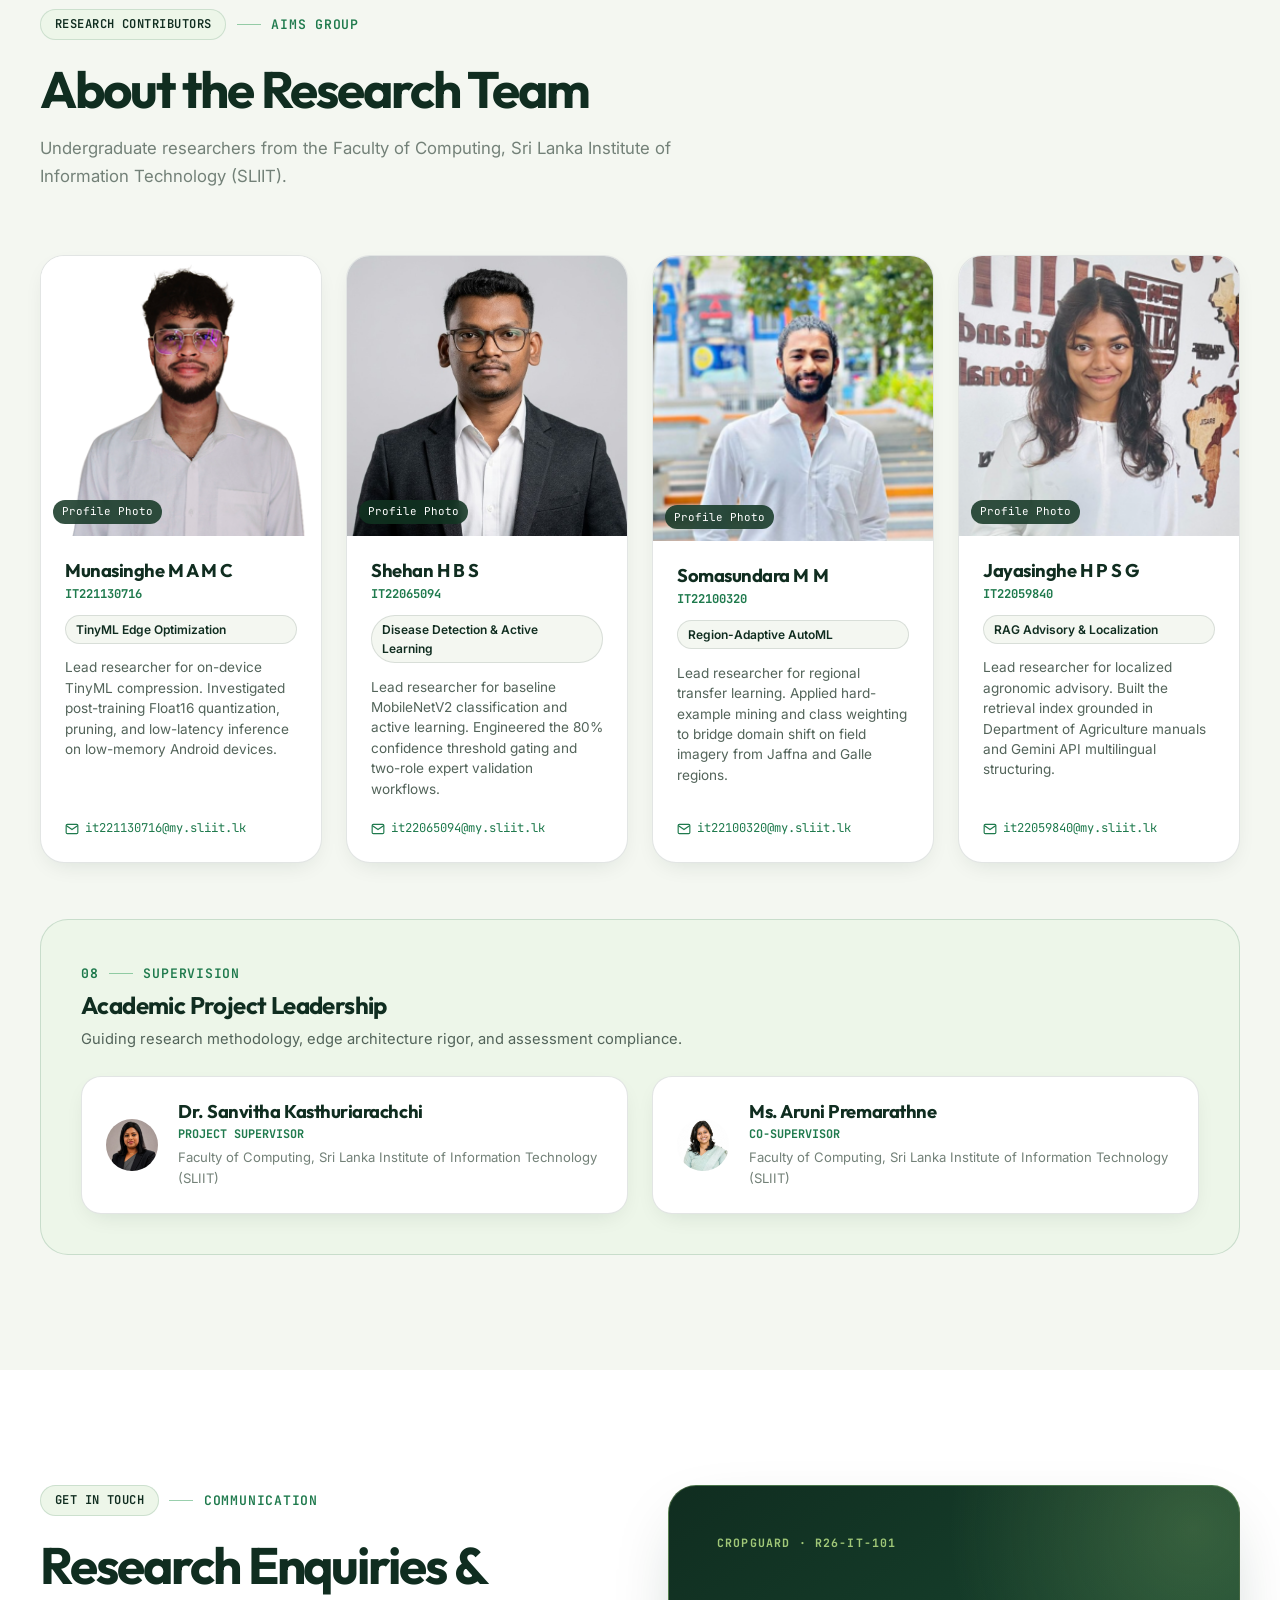
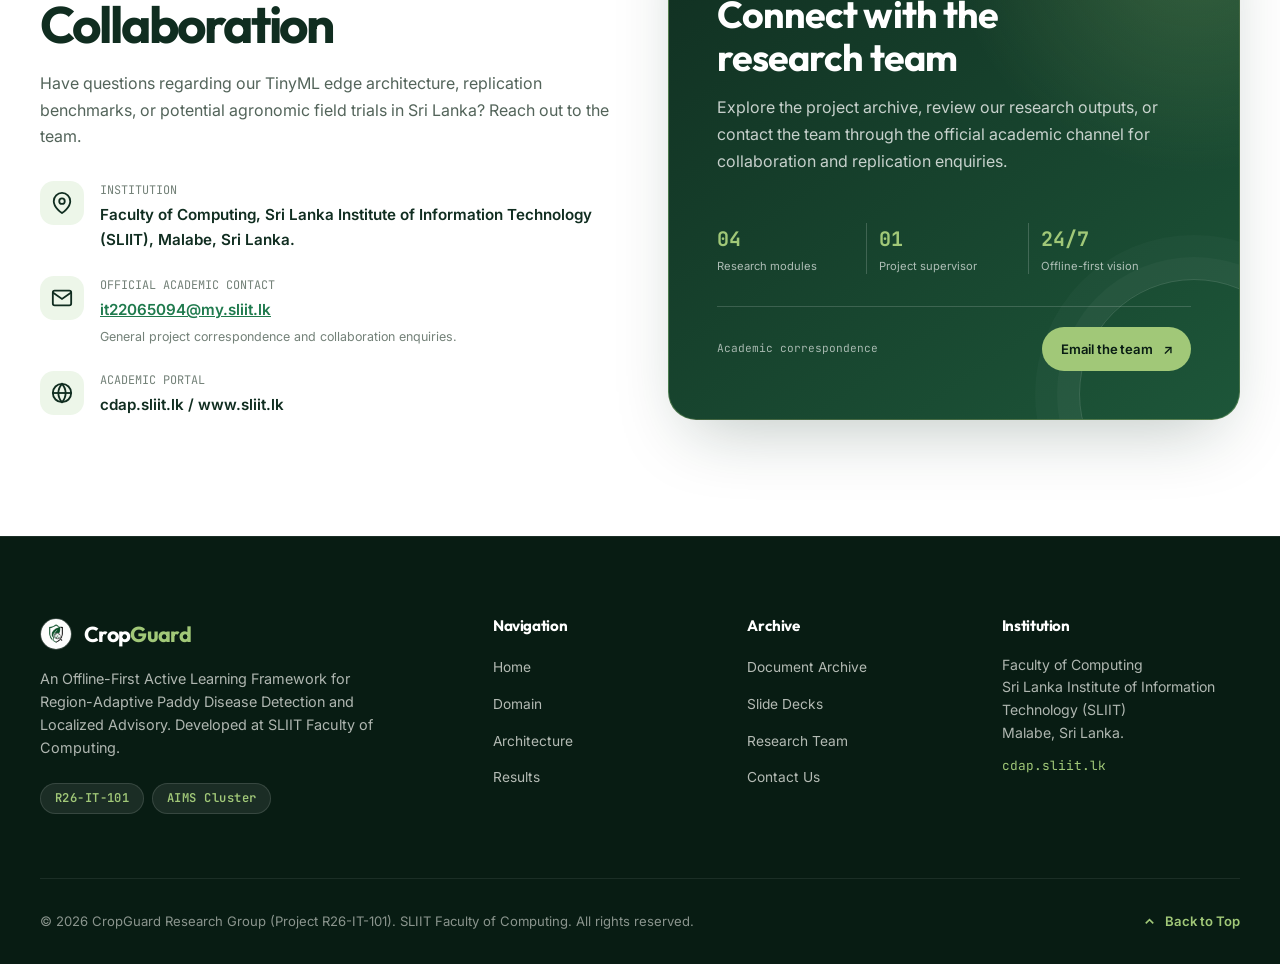
==== commit 072c4c34: "Updated the Final Presentation & Viva button" ====
--- a/Website/index.html
+++ b/Website/index.html
@@ -928,7 +928,8 @@
             <p>Comprehensive final research defense across all four components, complete system demonstration,
               limitations analysis, and examination committee Q&amp;A.</p>
             <div class="pres-bottom-row">
-              <span class="btn btn-secondary btn-sm" style="opacity: 0.6; cursor: not-allowed;">Pending</span>
+              <a href="https://drive.google.com/drive/folders/1a2jL0pgvp6hBB4UEqDQ1yDNwt_mgo2DN?usp=drive_link"
+                target="_blank" rel="noopener" class="btn btn-secondary btn-sm">View Presentation</a>
             </div>
           </div>
         </div>
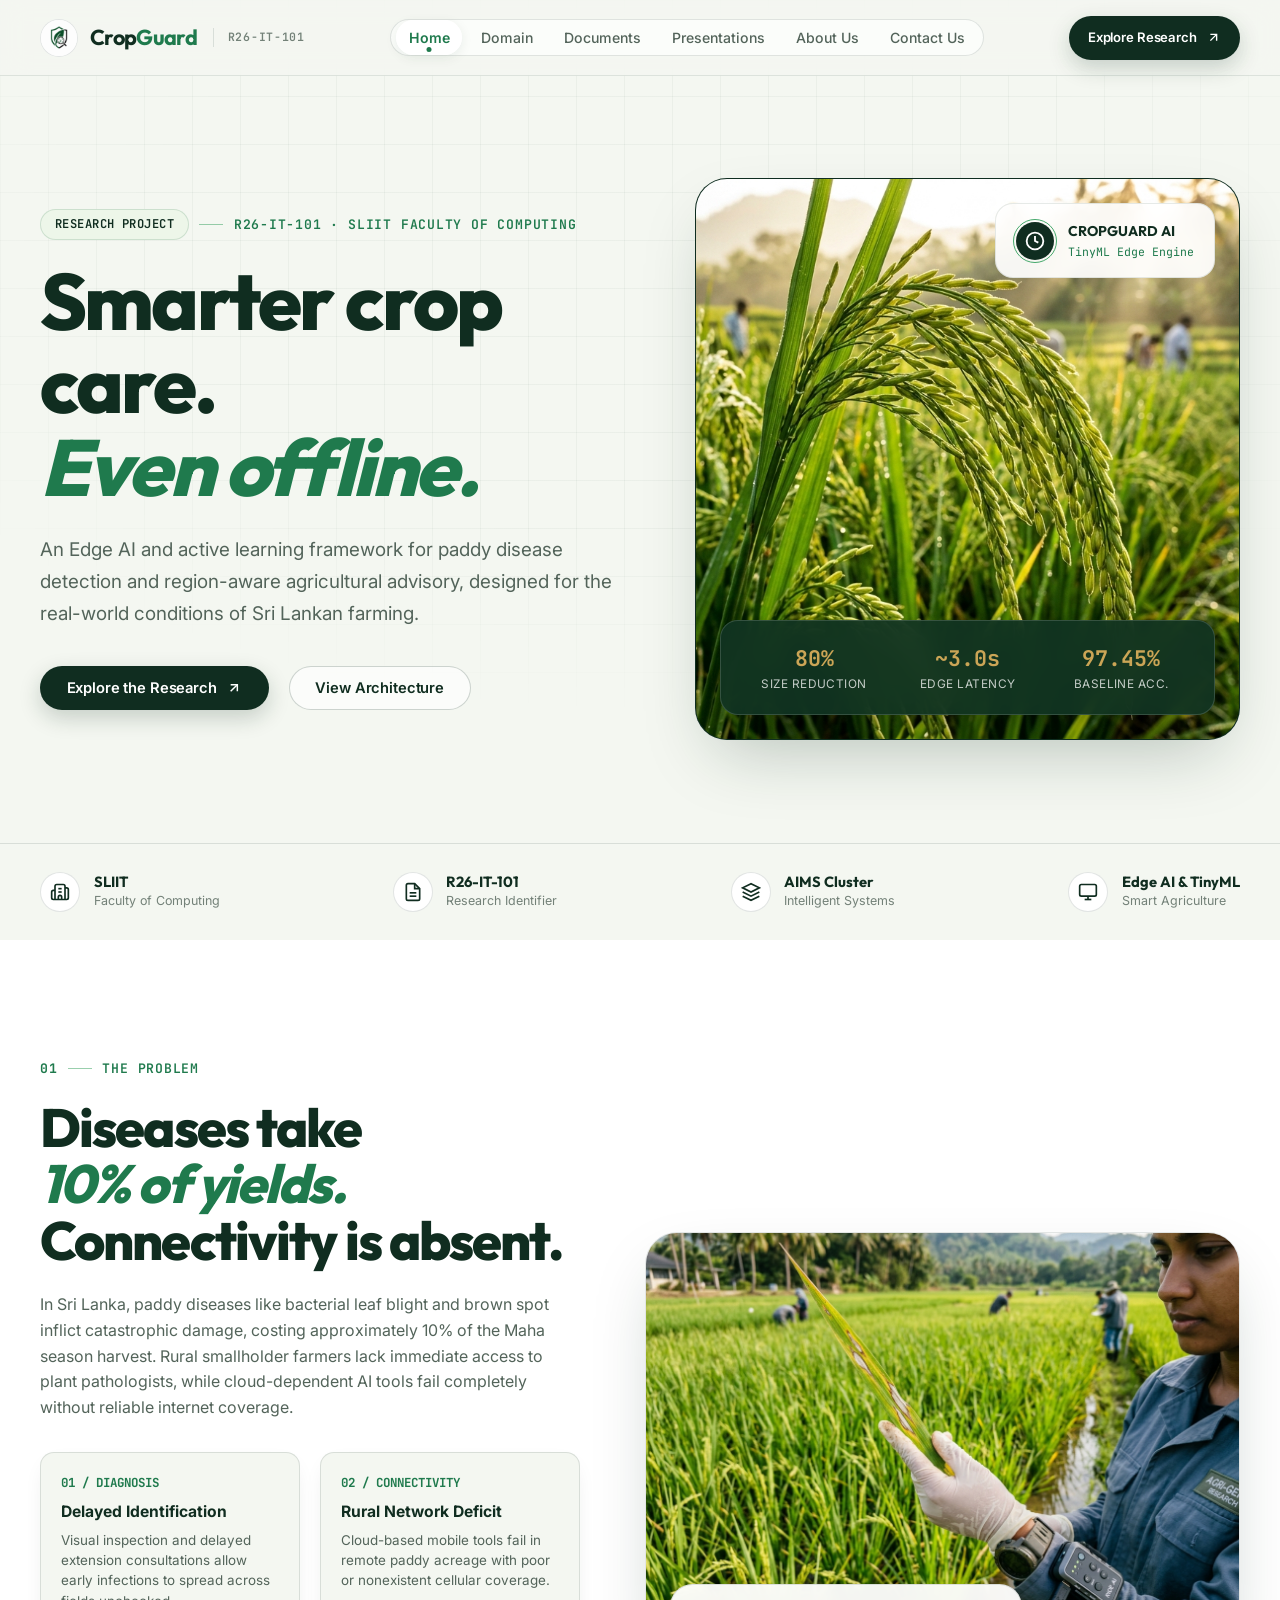
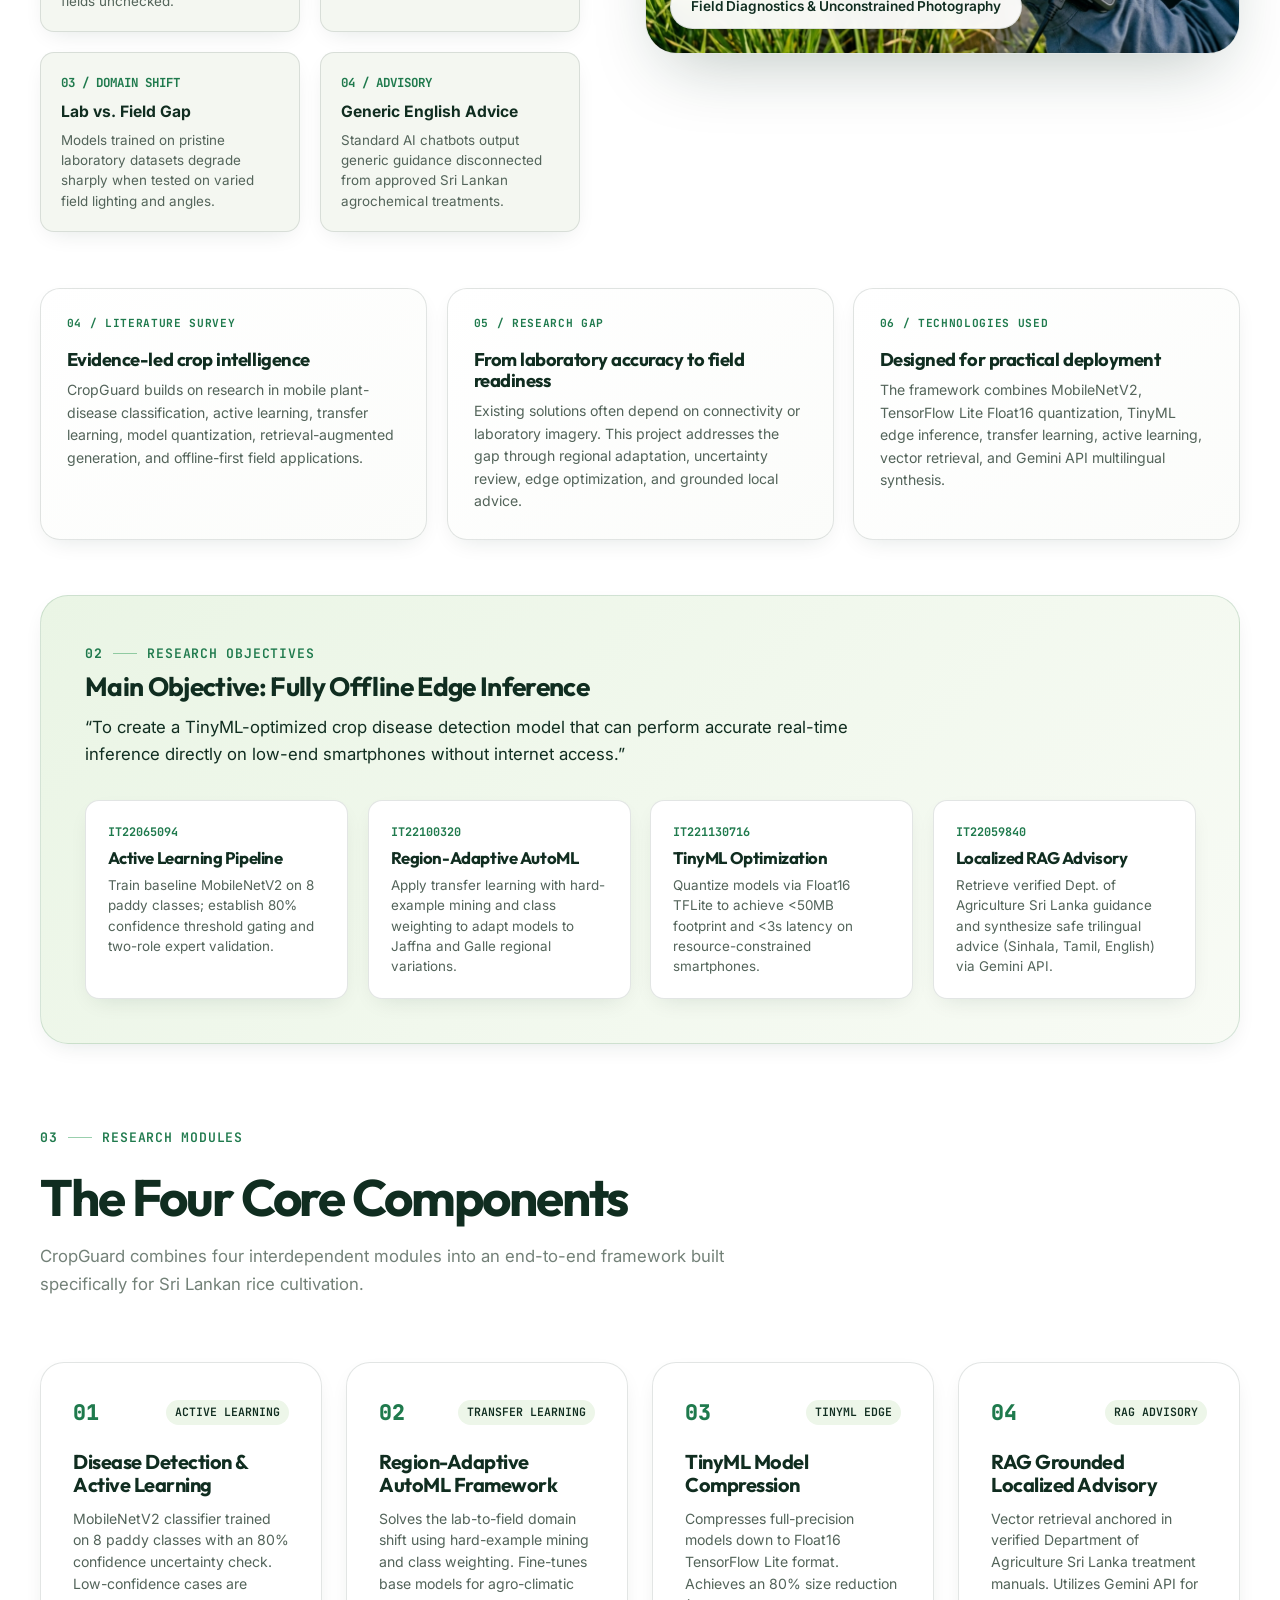
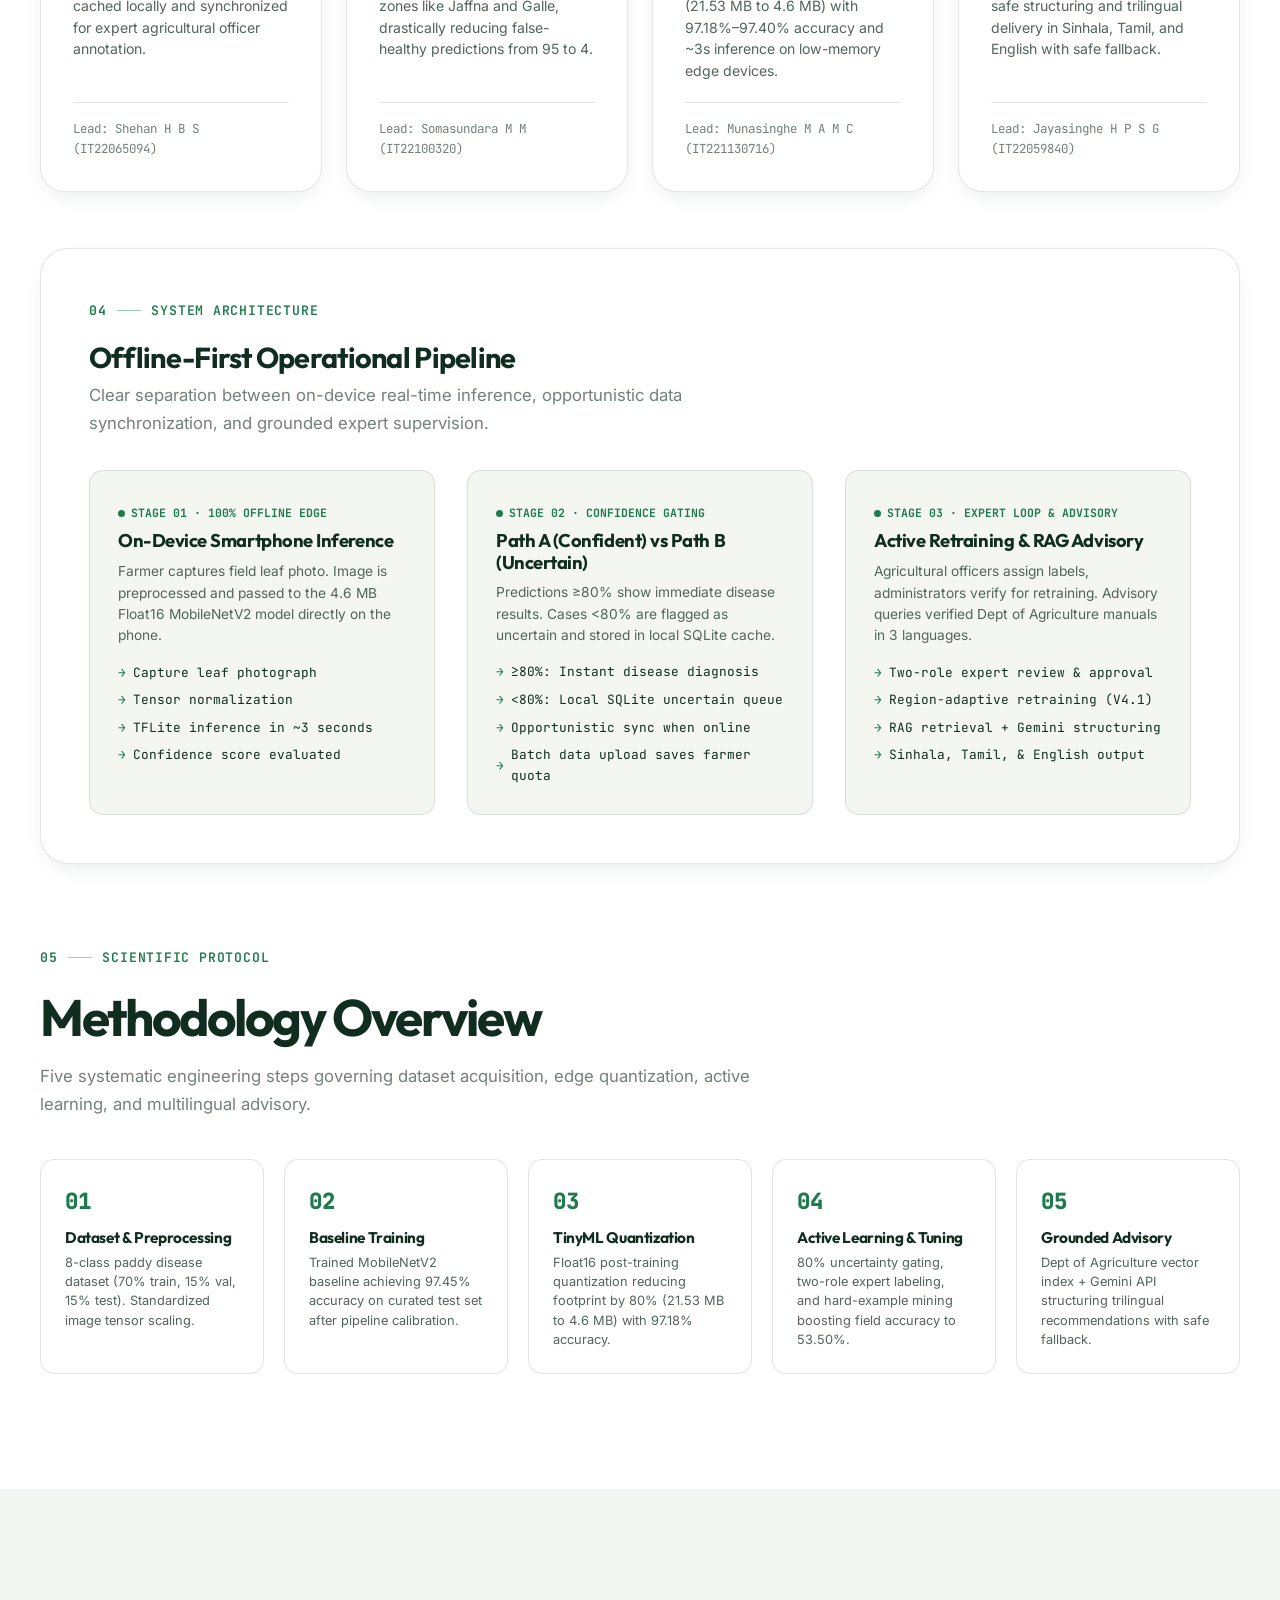
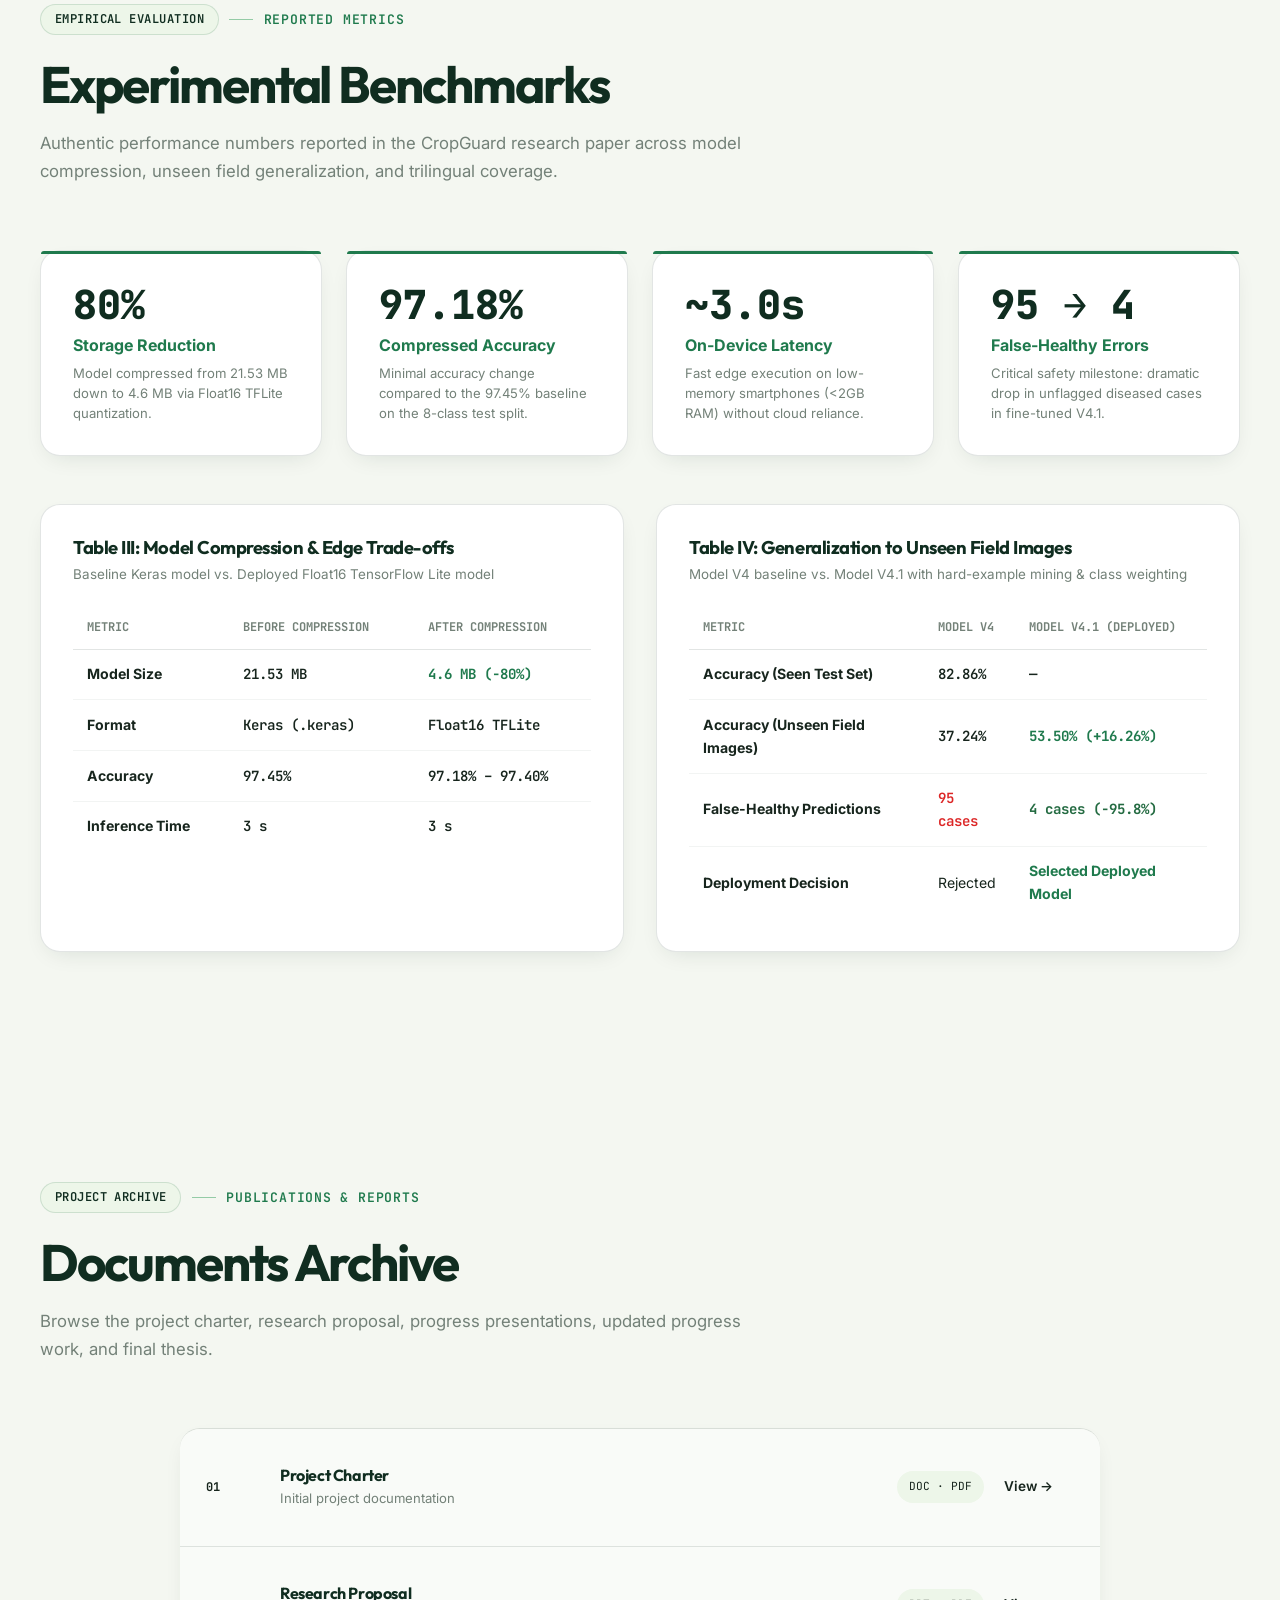
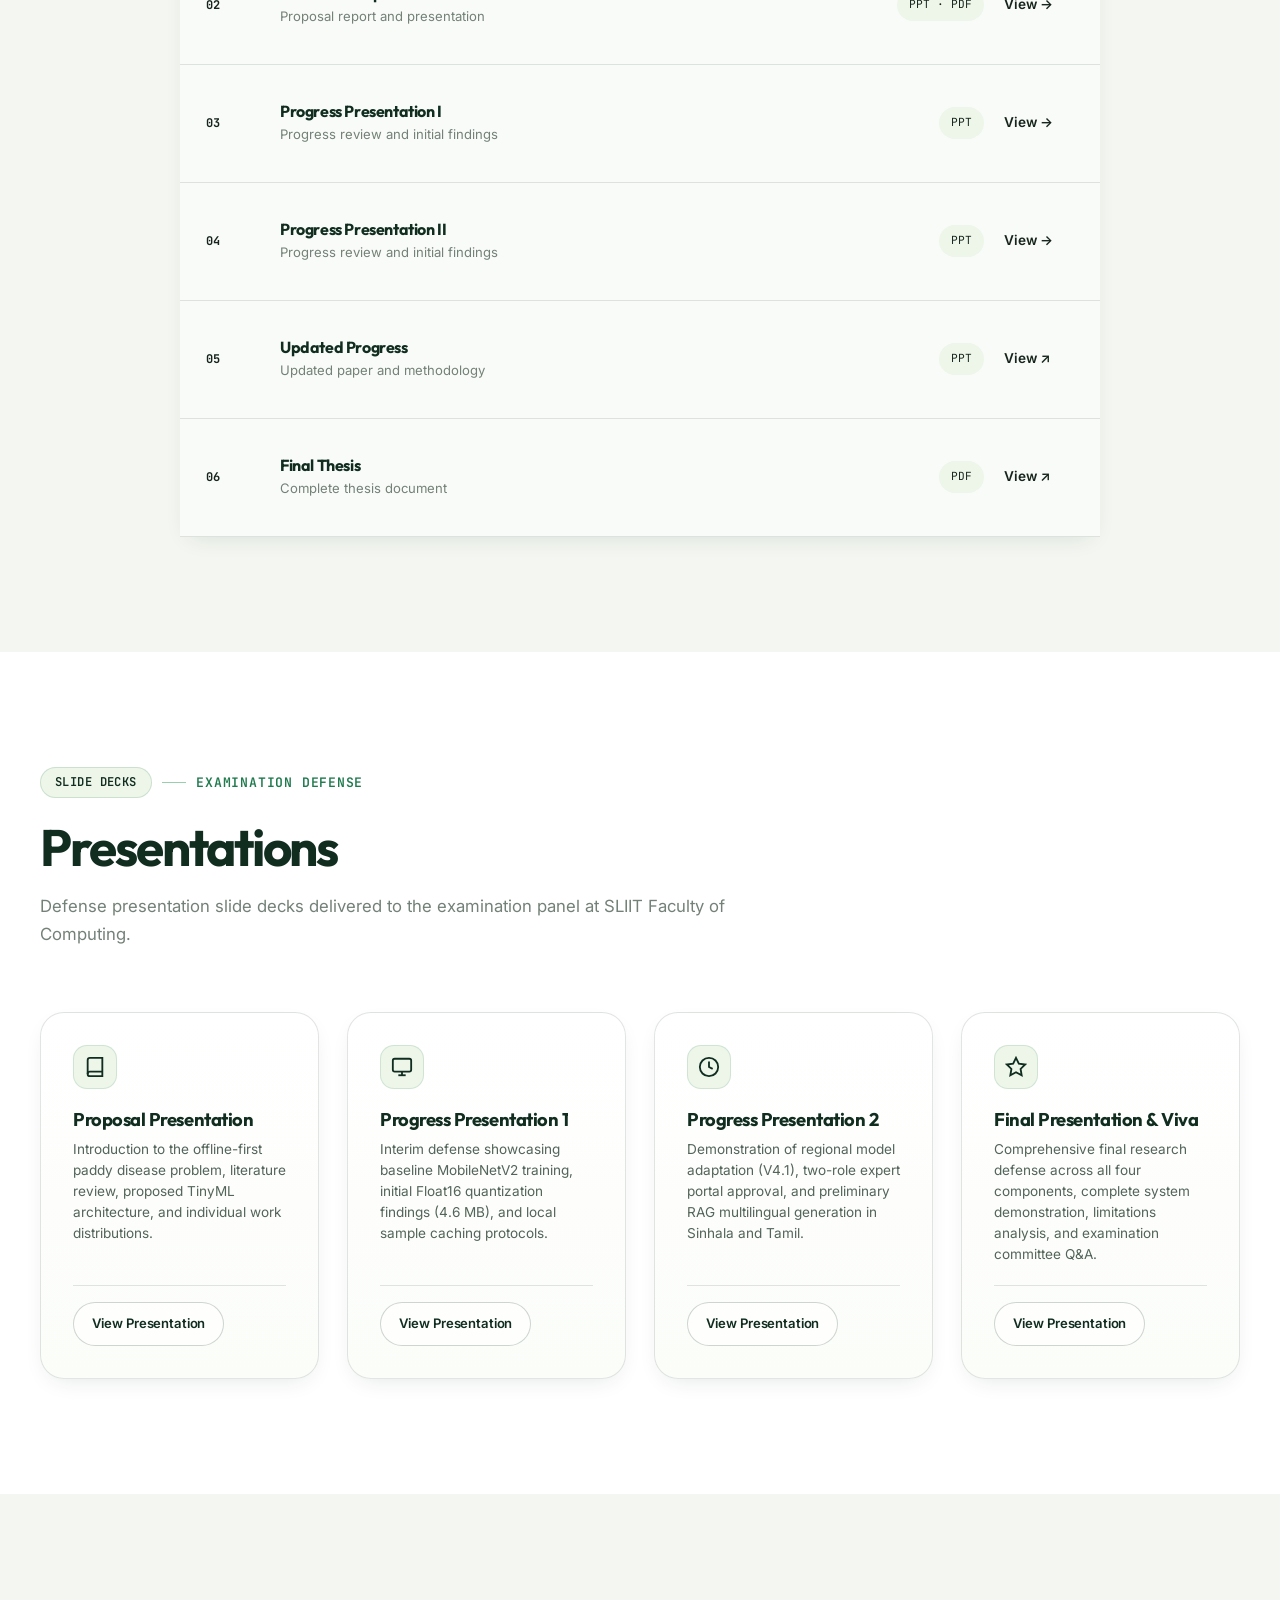
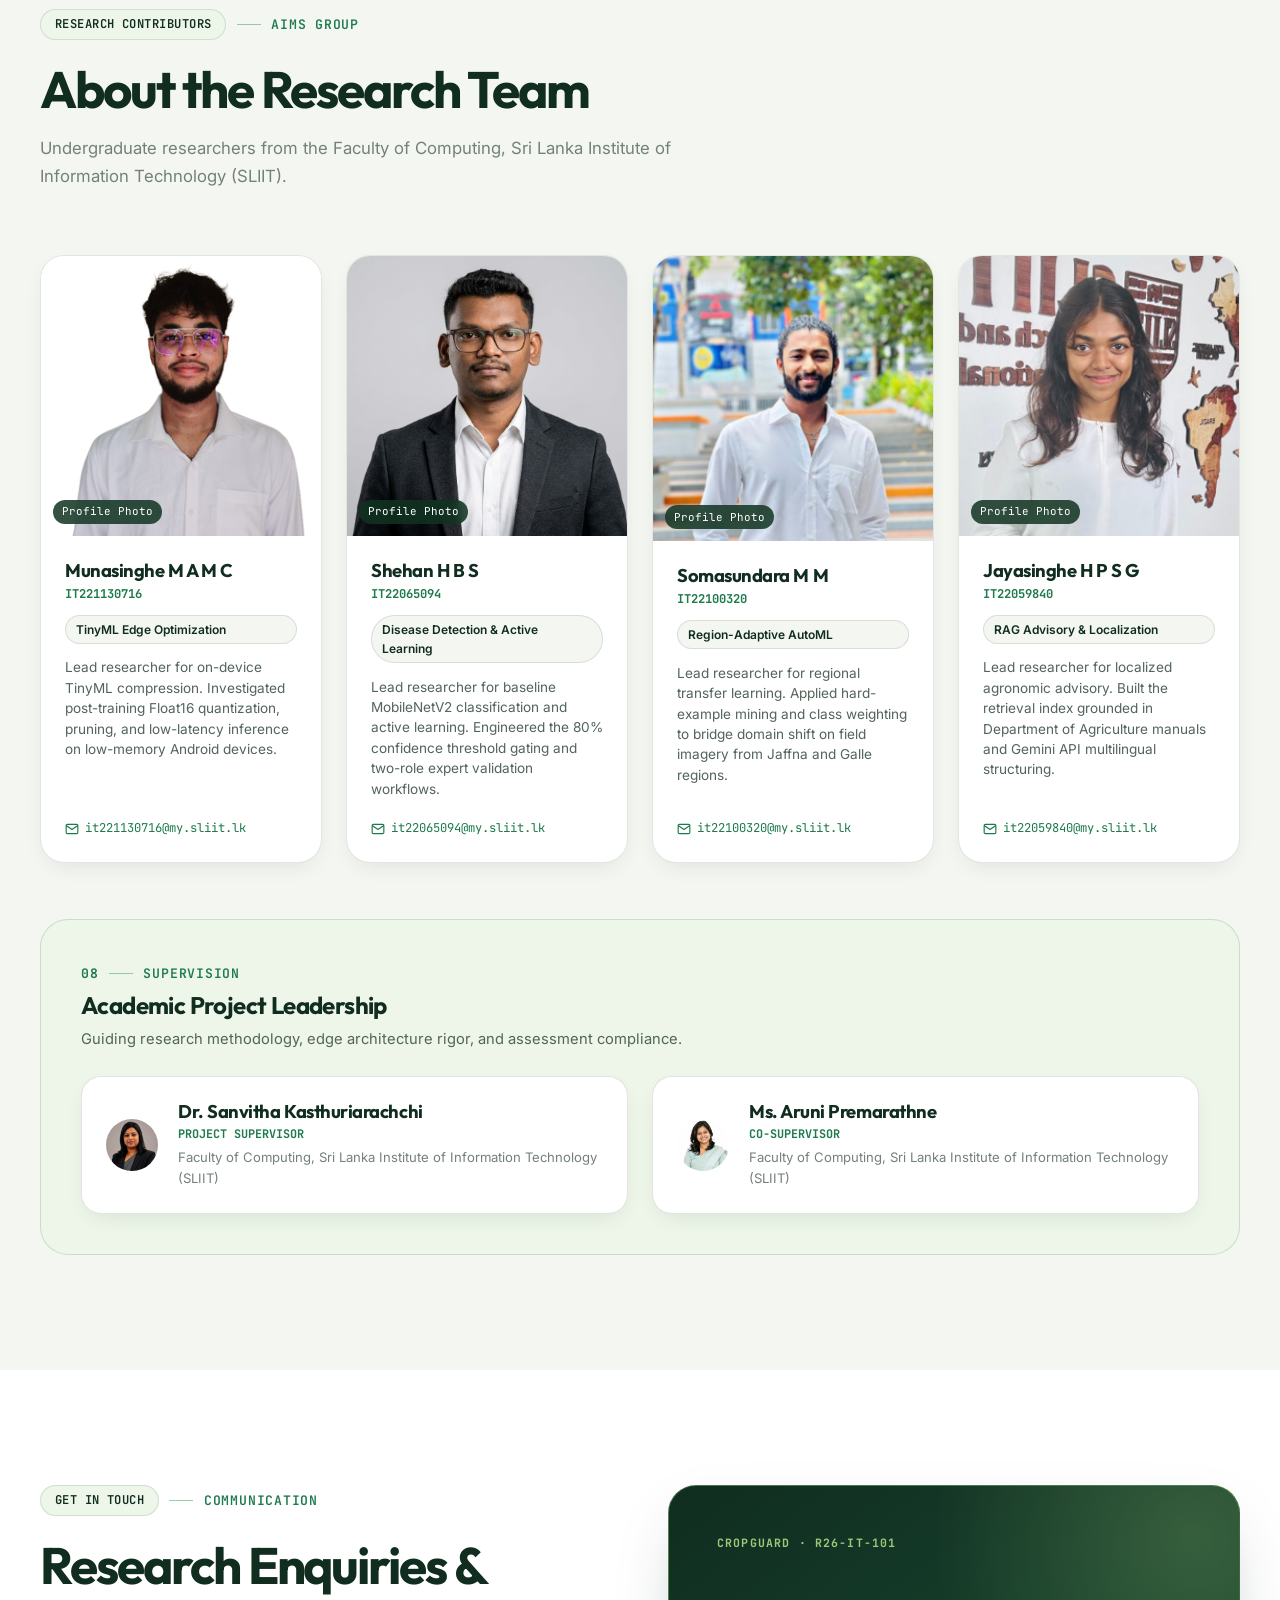
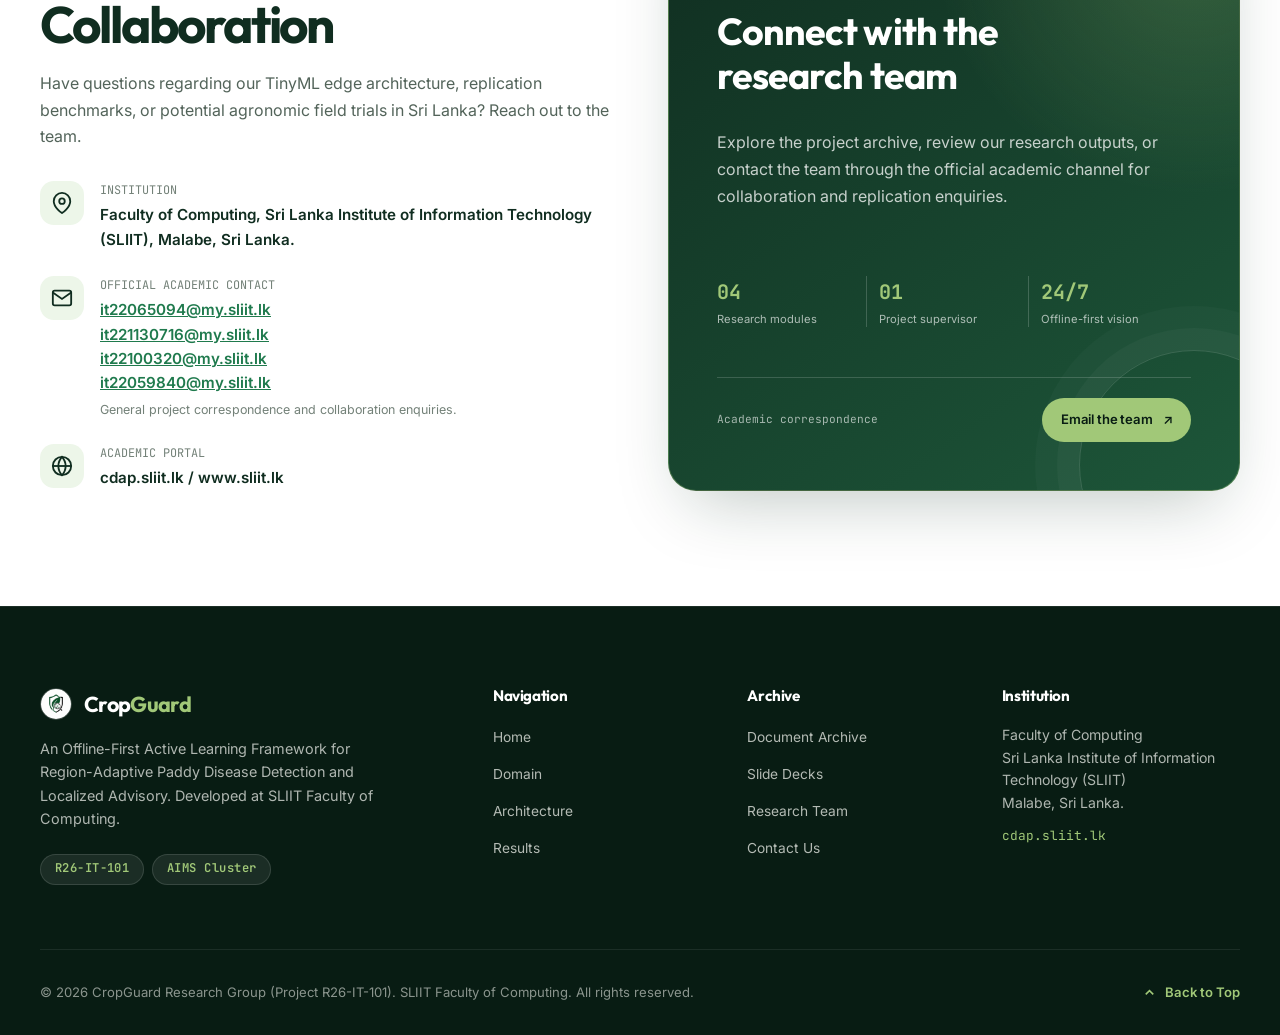
==== commit 2cb5411d: "Added emails to contact us" ====
--- a/Website/index.html
+++ b/Website/index.html
@@ -1142,6 +1142,21 @@
                       style="color: var(--color-green-primary); text-decoration: underline;">
                       it22065094@my.sliit.lk
                     </a>
+                    <br>
+                    <a href="mailto:it221130716@my.sliit.lk"
+                      style="color: var(--color-green-primary); text-decoration: underline;">
+                      it221130716@my.sliit.lk
+                    </a>
+                    <br>
+                    <a href="mailto:it22100320@my.sliit.lk"
+                      style="color: var(--color-green-primary); text-decoration: underline;">
+                      it22100320@my.sliit.lk
+                    </a>
+                    <br>
+                    <a href="mailto:it22059840@my.sliit.lk"
+                      style="color: var(--color-green-primary); text-decoration: underline;">
+                      it22059840@my.sliit.lk
+                    </a>
                     <div class="channel-note">General project correspondence and collaboration enquiries.</div>
                   </div>
                 </div>
